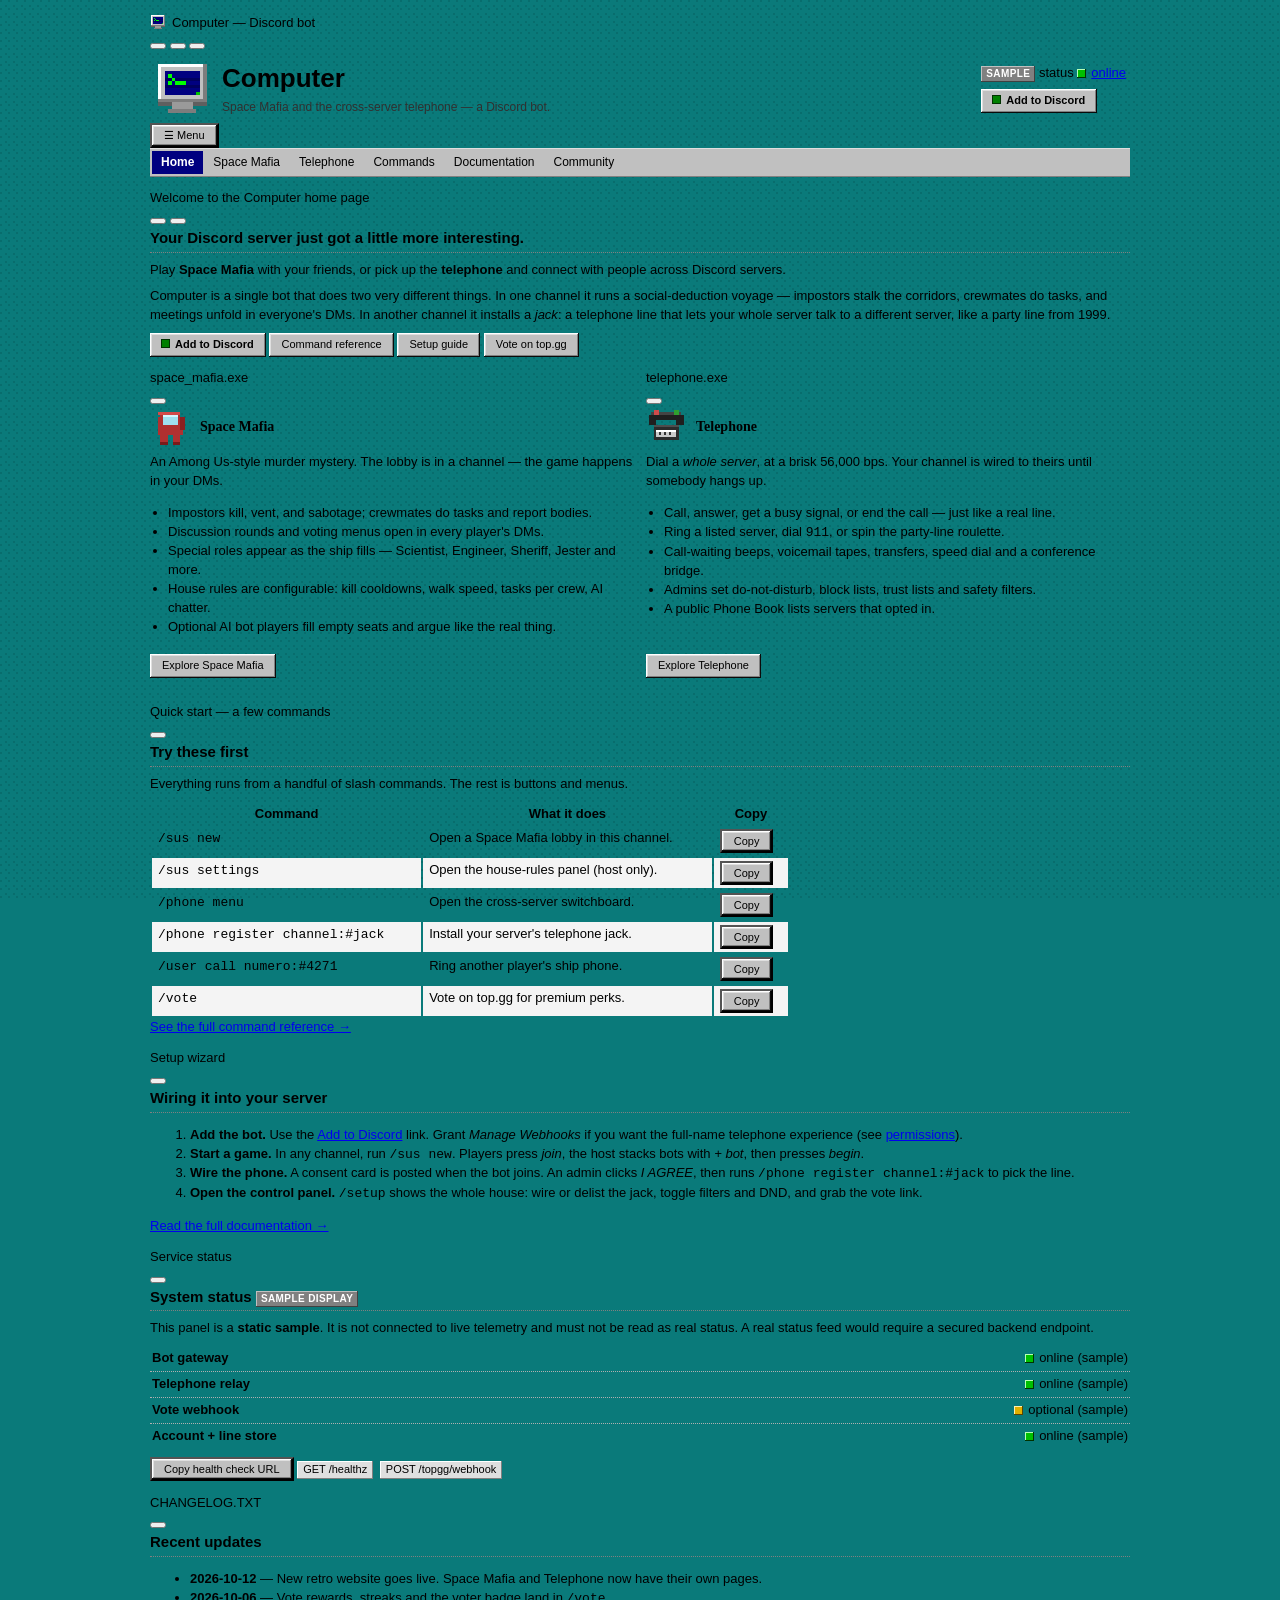
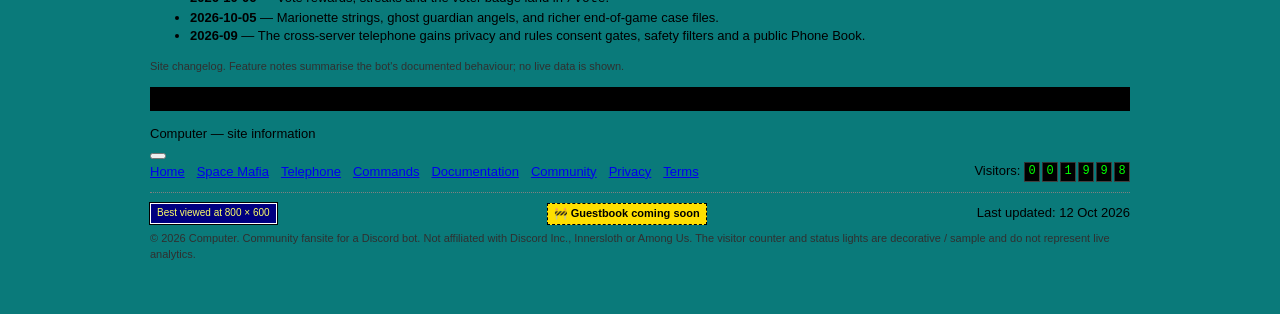
==== index.html @ 0b453202 "Computer website: retro 98.css homepage, Space Mafia, Telephone, Commands, Docs, Community" ====
<!DOCTYPE html>
<html lang="en">
<head>
  <meta charset="utf-8">
  <meta name="viewport" content="width=device-width, initial-scale=1">
  <title>Computer — Space Mafia &amp; the cross-server telephone for Discord</title>
  <meta name="description" content="Computer is a Discord bot. Play Space Mafia (an Among Us-style social deduction game) or pick up the telephone and connect with people across Discord servers.">
  <link rel="icon" href="assets/img/favicon.svg" type="image/svg+xml">
  <link rel="stylesheet" href="assets/vendor/98.css">
  <link rel="stylesheet" href="assets/css/retro.css">
</head>
<body>
<a class="skip-link" href="#main">Skip to content</a>
<div class="wrap">

  <header class="site-header window">
    <div class="title-bar">
      <div class="title-bar-text"><img class="title-logo" src="assets/img/logo.svg" alt="">Computer — Discord bot</div>
      <div class="title-bar-controls" aria-hidden="true">
        <button aria-label="Minimize" tabindex="-1"></button>
        <button aria-label="Maximize" tabindex="-1"></button>
        <button aria-label="Close" tabindex="-1"></button>
      </div>
    </div>
    <div class="window-body">
      <div class="brand-row">
        <img class="brand-logo" src="assets/img/logo.svg" alt="Pixel-art CRT computer logo">
        <div class="brand-text">
          <h1>Computer</h1>
          <p class="tagline">Space Mafia and the cross-server telephone — a Discord bot.</p>
        </div>
        <div class="brand-cta">
          <p style="margin:0">
            <span class="sample-flag">sample</span>
            status <span class="status-dot ok" aria-hidden="true"></span><a href="#status">online</a>
          </p>
          <a class="btn btn-primary" href="https://discord.com/oauth2/authorize?client_id=1532049960693006376&amp;permissions=4503599627683904&amp;integration_type=0&amp;scope=bot" rel="noopener">Add to Discord</a>
        </div>
      </div>
      <button class="nav-toggle btn" aria-expanded="true" aria-controls="mainnav">&#9776; Menu</button>
      <nav class="menubar" id="mainnav" aria-label="Main navigation">
        <a href="index.html" aria-current="page">Home</a>
        <a href="space-mafia.html">Space Mafia</a>
        <a href="telephone.html">Telephone</a>
        <a href="commands.html">Commands</a>
        <a href="docs.html">Documentation</a>
        <a href="community.html">Community</a>
      </nav>
    </div>
  </header>

  <main id="main">

    <!-- ============================ welcome ============================ -->
    <section class="section window" aria-labelledby="welcome-title">
      <div class="title-bar">
        <div class="title-bar-text">Welcome to the Computer home page</div>
        <div class="title-bar-controls" aria-hidden="true">
          <button aria-label="Minimize" tabindex="-1"></button>
          <button aria-label="Close" tabindex="-1"></button>
        </div>
      </div>
      <div class="window-body">
        <h2 class="section-title" id="welcome-title">Your Discord server just got a little more interesting.</h2>
        <p class="panel-copy">
          Play <strong>Space Mafia</strong> with your friends, or pick up the <strong>telephone</strong>
          and connect with people across Discord servers.
        </p>
        <p class="panel-copy">
          Computer is a single bot that does two very different things. In one channel it runs a
          social-deduction voyage — impostors stalk the corridors, crewmates do tasks, and meetings
          unfold in everyone's DMs. In another channel it installs a <em>jack</em>: a telephone line
          that lets your whole server talk to a different server, like a party line from 1999.
        </p>
        <p class="panel-copy">
          <a class="btn btn-primary" href="https://discord.com/oauth2/authorize?client_id=1532049960693006376&amp;permissions=4503599627683904&amp;integration_type=0&amp;scope=bot" rel="noopener">Add to Discord</a>
          <a class="btn" href="commands.html">Command reference</a>
          <a class="btn" href="docs.html">Setup guide</a>
          <a class="btn" href="https://top.gg/bot/1532049960693006376" rel="noopener">Vote on top.gg</a>
        </p>
      </div>
    </section>

    <!-- ========================== two features ========================== -->
    <section class="section" aria-label="Featured systems">
      <div class="grid-2">

        <article class="window feature" aria-labelledby="f-mafia">
          <div class="title-bar">
            <div class="title-bar-text">space_mafia.exe</div>
            <div class="title-bar-controls" aria-hidden="true"><button aria-label="Close" tabindex="-1"></button></div>
          </div>
          <div class="window-body">
            <div class="feature-head">
              <img class="feature-icon" src="assets/img/crewmate.svg" alt="">
              <h3 id="f-mafia">Space Mafia</h3>
            </div>
            <p class="panel-copy">An Among Us-style murder mystery. The lobby is in a channel — the game happens in your DMs.</p>
            <ul class="tight">
              <li>Impostors kill, vent, and sabotage; crewmates do tasks and report bodies.</li>
              <li>Discussion rounds and voting menus open in every player's DMs.</li>
              <li>Special roles appear as the ship fills — Scientist, Engineer, Sheriff, Jester and more.</li>
              <li>House rules are configurable: kill cooldowns, walk speed, tasks per crew, AI chatter.</li>
              <li>Optional AI bot players fill empty seats and argue like the real thing.</li>
            </ul>
            <p class="feature-actions">
              <a class="btn" href="space-mafia.html">Explore Space Mafia</a>
            </p>
          </div>
        </article>

        <article class="window feature" aria-labelledby="f-phone">
          <div class="title-bar">
            <div class="title-bar-text">telephone.exe</div>
            <div class="title-bar-controls" aria-hidden="true"><button aria-label="Close" tabindex="-1"></button></div>
          </div>
          <div class="window-body">
            <div class="feature-head">
              <img class="feature-icon" src="assets/img/telephone.svg" alt="">
              <h3 id="f-phone">Telephone</h3>
            </div>
            <p class="panel-copy">Dial a <em>whole server</em>, at a brisk 56,000 bps. Your channel is wired to theirs until somebody hangs up.</p>
            <ul class="tight">
              <li>Call, answer, get a busy signal, or end the call — just like a real line.</li>
              <li>Ring a listed server, dial <code>911</code>, or spin the party-line roulette.</li>
              <li>Call-waiting beeps, voicemail tapes, transfers, speed dial and a conference bridge.</li>
              <li>Admins set do-not-disturb, block lists, trust lists and safety filters.</li>
              <li>A public Phone Book lists servers that opted in.</li>
            </ul>
            <p class="feature-actions">
              <a class="btn" href="telephone.html">Explore Telephone</a>
            </p>
          </div>
        </article>

      </div>
    </section>

    <!-- ========================= command preview ========================= -->
    <section class="section window" aria-labelledby="preview-title">
      <div class="title-bar">
        <div class="title-bar-text">Quick start — a few commands</div>
        <div class="title-bar-controls" aria-hidden="true"><button aria-label="Close" tabindex="-1"></button></div>
      </div>
      <div class="window-body">
        <h2 class="section-title" id="preview-title">Try these first</h2>
        <p class="panel-copy">Everything runs from a handful of slash commands. The rest is buttons and menus.</p>
        <div class="table-scroll">
          <table class="doc-table">
            <thead>
              <tr><th class="col-cmd">Command</th><th>What it does</th><th>Copy</th></tr>
            </thead>
            <tbody>
              <tr><td class="col-cmd"><code>/sus new</code></td><td>Open a Space Mafia lobby in this channel.</td><td><button class="btn" data-copy="/sus new">Copy</button></td></tr>
              <tr><td class="col-cmd"><code>/sus settings</code></td><td>Open the house-rules panel (host only).</td><td><button class="btn" data-copy="/sus settings">Copy</button></td></tr>
              <tr><td class="col-cmd"><code>/phone menu</code></td><td>Open the cross-server switchboard.</td><td><button class="btn" data-copy="/phone menu">Copy</button></td></tr>
              <tr><td class="col-cmd"><code>/phone register channel:#jack</code></td><td>Install your server's telephone jack.</td><td><button class="btn" data-copy="/phone register channel:#jack">Copy</button></td></tr>
              <tr><td class="col-cmd"><code>/user call numero:#4271</code></td><td>Ring another player's ship phone.</td><td><button class="btn" data-copy="/user call numero:#4271">Copy</button></td></tr>
              <tr><td class="col-cmd"><code>/vote</code></td><td>Vote on top.gg for premium perks.</td><td><button class="btn" data-copy="/vote">Copy</button></td></tr>
            </tbody>
          </table>
        </div>
        <p class="panel-copy"><a href="commands.html">See the full command reference &rarr;</a></p>
      </div>
    </section>

    <!-- ============================ setup ============================== -->
    <section class="section window" aria-labelledby="setup-title">
      <div class="title-bar">
        <div class="title-bar-text">Setup wizard</div>
        <div class="title-bar-controls" aria-hidden="true"><button aria-label="Close" tabindex="-1"></button></div>
      </div>
      <div class="window-body">
        <h2 class="section-title" id="setup-title">Wiring it into your server</h2>
        <ol>
          <li><strong>Add the bot.</strong> Use the <a href="https://discord.com/oauth2/authorize?client_id=1532049960693006376&amp;permissions=4503599627683904&amp;integration_type=0&amp;scope=bot" rel="noopener">Add to Discord</a> link. Grant <em>Manage Webhooks</em> if you want the full-name telephone experience (see <a href="docs.html#permissions">permissions</a>).</li>
          <li><strong>Start a game.</strong> In any channel, run <code>/sus new</code>. Players press <em>join</em>, the host stacks bots with <em>+ bot</em>, then presses <em>begin</em>.</li>
          <li><strong>Wire the phone.</strong> A consent card is posted when the bot joins. An admin clicks <em>I AGREE</em>, then runs <code>/phone register channel:#jack</code> to pick the line.</li>
          <li><strong>Open the control panel.</strong> <code>/setup</code> shows the whole house: wire or delist the jack, toggle filters and DND, and grab the vote link.</li>
        </ol>
        <p class="panel-copy"><a href="docs.html">Read the full documentation &rarr;</a></p>
      </div>
    </section>

    <!-- ============================ status ============================= -->
    <section class="section window" id="status" aria-labelledby="status-title">
      <div class="title-bar">
        <div class="title-bar-text">Service status</div>
        <div class="title-bar-controls" aria-hidden="true"><button aria-label="Close" tabindex="-1"></button></div>
      </div>
      <div class="window-body">
        <h2 class="section-title" id="status-title">System status <span class="sample-flag">sample display</span></h2>
        <p class="panel-copy">
          This panel is a <strong>static sample</strong>. It is not connected to live telemetry and must not be
          read as real status. A real status feed would require a secured backend endpoint.
        </p>
        <ul class="status-list">
          <li><span class="st-label">Bot gateway</span><span><span class="status-dot ok" aria-hidden="true"></span>online (sample)</span></li>
          <li><span class="st-label">Telephone relay</span><span><span class="status-dot ok" aria-hidden="true"></span>online (sample)</span></li>
          <li><span class="st-label">Vote webhook</span><span><span class="status-dot warn" aria-hidden="true"></span>optional (sample)</span></li>
          <li><span class="st-label">Account + line store</span><span><span class="status-dot ok" aria-hidden="true"></span>online (sample)</span></li>
        </ul>
        <p class="panel-copy" style="margin-top:8px">
          <button class="btn" data-copy="http://127.0.0.1:8080/healthz">Copy health check URL</button>
          <span class="tag">GET /healthz</span> <span class="tag">POST /topgg/webhook</span>
        </p>
      </div>
    </section>

    <!-- ============================ updates ============================ -->
    <section class="section window" aria-labelledby="updates-title">
      <div class="title-bar">
        <div class="title-bar-text">CHANGELOG.TXT</div>
        <div class="title-bar-controls" aria-hidden="true"><button aria-label="Close" tabindex="-1"></button></div>
      </div>
      <div class="window-body">
        <h2 class="section-title" id="updates-title">Recent updates</h2>
        <ul>
          <li><strong>2026-10-12</strong> — New retro website goes live. Space Mafia and Telephone now have their own pages.</li>
          <li><strong>2026-10-06</strong> — Vote rewards, streaks and the voter badge land in <code>/vote</code>.</li>
          <li><strong>2026-10-05</strong> — Marionette strings, ghost guardian angels, and richer end-of-game case files.</li>
          <li><strong>2026-09</strong> — The cross-server telephone gains privacy and rules consent gates, safety filters and a public Phone Book.</li>
        </ul>
        <p class="footer-fineprint">Site changelog. Feature notes summarise the bot's documented behaviour; no live data is shown.</p>
      </div>
    </section>

  </main>

  <div class="marquee-strip" aria-hidden="true">
    <span>&#9733; WELCOME TO THE COMPUTER HOME PAGE &#9733; SPACE MAFIA + CROSS-SERVER TELEPHONE &#9733; BEST VIEWED AT 800&times;600 &#9733; SIGN OUR GUESTBOOK (COMING SOON) &#9733; NOW WITH 56K&#8482; &#9733;</span>
  </div>

  <footer class="site-footer">
    <div class="window">
      <div class="title-bar">
        <div class="title-bar-text">Computer — site information</div>
        <div class="title-bar-controls" aria-hidden="true"><button aria-label="Close" tabindex="-1"></button></div>
      </div>
      <div class="window-body">
        <div class="footer-row">
          <nav class="footer-links" aria-label="Footer">
            <a href="index.html">Home</a>
            <a href="space-mafia.html">Space Mafia</a>
            <a href="telephone.html">Telephone</a>
            <a href="commands.html">Commands</a>
            <a href="docs.html">Documentation</a>
            <a href="community.html">Community</a>
            <a href="https://notmicrosoft2000-cmd.github.io/suspicion-site/privacy.html" rel="noopener">Privacy</a>
            <a href="https://notmicrosoft2000-cmd.github.io/suspicion-site/terms.html" rel="noopener">Terms</a>
          </nav>
          <div>Visitors: <span class="odometer" id="hit-counter" aria-hidden="true"></span><span class="visually-hidden">decorative counter, not real analytics</span></div>
        </div>
        <hr class="dotted">
        <div class="footer-row">
          <span class="badge800">Best viewed at 800 &times; 600</span>
          <span class="on-construction">&#128679; Guestbook coming soon</span>
          <span>Last updated: <time datetime="2026-10-12">12 Oct 2026</time></span>
        </div>
        <p class="footer-fineprint">
          &copy; <span data-year>2026</span> Computer. Community fansite for a Discord bot.
          Not affiliated with Discord Inc., Innersloth or Among Us.
          The visitor counter and status lights are decorative / sample and do not represent live analytics.
        </p>
      </div>
    </div>
  </footer>

</div>
<script src="assets/js/main.js" defer></script>
</body>
</html>
---- assets/css/retro.css ----
/* ==========================================================================
   COMPUTER — retro web theme
   Layered on top of the real 98.css library (assets/vendor/98.css).
   98.css owns the bevels, buttons, fields, tabs, tables, title bars.
   This file only adds page layout, typography, retro-web decoration and
   the handful of things 98.css does not ship.
   ========================================================================== */

:root {
  --desktop: #0a7a7a;
  --desktop-dark: #075f5f;
  --silver: #c0c0c0;
  --silver-light: #dfdfdf;
  --navy: #000080;
  --navy-link: #0000ee;
  --window-blue: #1084d0;
  --ink: #000;
  --ok: #008000;
  --warn: #a05000;
  --bad: #c00000;
  --paper: #ffffff;
  --page-max: 980px;
}

/* --- base ---------------------------------------------------------------- */

* { box-sizing: border-box; }

html { scrollbar-color: #dfdfdf #c0c0c0; }

body {
  margin: 0;
  padding: 14px 10px 40px;
  color: var(--ink);
  font-family: Tahoma, "MS Sans Serif", Geneva, Verdana, Arial, sans-serif;
  font-size: 13px;
  line-height: 1.45;
  background-color: var(--desktop);
  /* classic tiled desktop texture, drawn with two flat pixels (no gradients) */
  background-image: url("data:image/svg+xml;charset=utf-8,%3Csvg xmlns='http://www.w3.org/2000/svg' width='8' height='8'%3E%3Crect width='8' height='8' fill='%230a7a7a'/%3E%3Crect width='2' height='2' x='0' y='0' fill='%23086d6d'/%3E%3Crect width='2' height='2' x='5' y='5' fill='%23086d6d'/%3E%3C/svg%3E");
  background-attachment: fixed;
}

.wrap {
  width: 100%;
  max-width: var(--page-max);
  margin: 0 auto;
}

/* 98.css makes body text Arial 12px; nudge up for readable long-form copy. */
p, li, td, dd, dt { font-size: 13px; }

a { color: var(--navy-link); }
a:hover { color: var(--bad); }

:focus-visible {
  outline: 2px dotted #000;
  outline-offset: 2px;
}

.visually-hidden {
  position: absolute !important;
  width: 1px; height: 1px;
  margin: -1px; padding: 0;
  overflow: hidden; clip: rect(0 0 0 0);
  white-space: nowrap; border: 0;
}

.skip-link {
  position: absolute; left: -999px; top: 0;
  background: var(--silver); padding: 4px 10px; z-index: 99;
}
.skip-link:focus { left: 8px; top: 8px; }

/* --- header -------------------------------------------------------------- */

.site-header { margin-bottom: 12px; }

.site-header .title-bar { min-height: 22px; }

.title-logo {
  width: 16px; height: 16px;
  image-rendering: pixelated;
  vertical-align: -3px;
  margin-right: 6px;
}

.brand-row {
  display: flex;
  flex-wrap: wrap;
  align-items: center;
  gap: 12px;
  padding: 8px 4px 6px;
}

.brand-logo {
  width: 56px; height: 56px;
  image-rendering: pixelated;
  flex: 0 0 auto;
}

.brand-text { flex: 1 1 260px; min-width: 200px; }
.brand-text h1 {
  font-family: "Pixelated MS Sans Serif", Tahoma, Arial;
  font-size: 26px;
  margin: 0;
  letter-spacing: 0;
}
.brand-text .tagline {
  margin: 2px 0 0;
  color: #303030;
  font-size: 12px;
}

.brand-cta {
  display: flex;
  flex-direction: column;
  align-items: flex-start;
  gap: 6px;
}

/* --- menu bar (browser-era navigation) ----------------------------------- */

.menubar {
  display: flex;
  flex-wrap: wrap;
  align-items: center;
  gap: 1px;
  padding: 2px;
  border-top: 1px solid var(--silver-light);
  border-bottom: 1px solid #808080;
  background: var(--silver);
}

.menubar a {
  display: inline-block;
  padding: 3px 9px;
  color: #000;
  text-decoration: none;
  font-size: 12px;
  white-space: nowrap;
}
.menubar a:hover,
.menubar a:focus-visible { background: var(--navy); color: #fff; }
.menubar a[aria-current="page"] {
  background: var(--navy);
  color: #fff;
  font-weight: 700;
}

.nav-toggle { display: none; }

/* --- generic retro bits -------------------------------------------------- */

.btn {
  display: inline-block;
  min-height: 23px;
  padding: 4px 12px;
  font-family: "Pixelated MS Sans Serif", Tahoma, Arial;
  font-size: 11px;
  color: #000;
  text-decoration: none;
  text-align: center;
  background: var(--silver);
  box-shadow: inset -1px -1px #0a0a0a, inset 1px 1px #fff,
              inset -2px -2px grey, inset 2px 2px #dfdfdf;
  cursor: pointer;
}
.btn:hover { color: #000; }
.btn:active {
  box-shadow: inset -1px -1px #fff, inset 1px 1px #0a0a0a,
              inset -2px -2px #dfdfdf, inset 2px 2px grey;
}
.btn-primary { font-weight: 700; }
.btn-primary::before {
  content: "";
  display: inline-block;
  width: 7px; height: 7px;
  margin-right: 6px;
  background: var(--ok);
  box-shadow: 0 0 0 1px #003300;
  vertical-align: 1px;
}

.status-dot {
  display: inline-block;
  width: 9px; height: 9px;
  margin-right: 5px;
  vertical-align: -1px;
  background: var(--silver);
  box-shadow: inset -1px -1px #808080, inset 1px 1px #fff;
}
.status-dot.ok { background: #00c000; box-shadow: inset -1px -1px #003300, inset 1px 1px #b6ffb6; }
.status-dot.warn { background: #e0b000; box-shadow: inset -1px -1px #5a4400, inset 1px 1px #fff0b0; }
.status-dot.bad { background: #e00000; box-shadow: inset -1px -1px #550000, inset 1px 1px #ffb6b6; }

.sample-flag {
  display: inline-block;
  padding: 1px 5px;
  font-size: 10px;
  font-weight: 700;
  text-transform: uppercase;
  color: #fff;
  background: #808080;
  box-shadow: inset -1px -1px #404040, inset 1px 1px #c0c0c0;
  letter-spacing: .04em;
}

.section { margin-top: 12px; }

.section-title {
  font-family: "Pixelated MS Sans Serif", Tahoma, Arial;
  font-size: 15px;
  margin: 0 0 8px;
  padding-bottom: 3px;
  border-bottom: 1px dotted #808080;
}

.panel-copy { margin: 0 0 8px; }
.panel-copy:last-child { margin-bottom: 0; }

.dotted {
  border: 0;
  border-top: 1px dotted #808080;
  margin: 10px 0;
}

.grid-2 {
  display: grid;
  grid-template-columns: 1fr 1fr;
  gap: 12px;
}
.grid-3 {
  display: grid;
  grid-template-columns: repeat(3, 1fr);
  gap: 12px;
}

.feature {
  display: flex;
  flex-direction: column;
  height: 100%;
}
.feature .window-body { display: flex; flex-direction: column; flex: 1; }
.feature .feature-head {
  display: flex; align-items: center; gap: 10px; margin-bottom: 6px;
}
.feature .feature-icon { width: 40px; height: 40px; image-rendering: pixelated; }
.feature h3 { margin: 0; font-family: "Pixelated MS Sans Serif", Tahoma; font-size: 14px; }
.feature ul { margin: 6px 0 10px; padding-left: 20px; }
.feature ul.tight { padding-left: 18px; }
.feature .feature-actions { margin-top: auto; padding-top: 8px; }

.tag {
  display: inline-block;
  padding: 1px 6px;
  margin: 0 3px 3px 0;
  font-size: 11px;
  background: var(--silver-light);
  box-shadow: inset -1px -1px #808080, inset 1px 1px #fff;
}

kbd, .cmdcode {
  font-family: "Lucida Console", "Courier New", monospace;
  font-size: 12px;
  background: #fff;
  padding: 1px 4px;
  box-shadow: inset -1px -1px #808080, inset 1px 1px #fff,
              inset -2px -2px #dfdfdf, inset 2px 2px #0a0a0a;
  white-space: nowrap;
}

code { font-family: "Lucida Console", "Courier New", monospace; }
pre {
  font-family: "Lucida Console", "Courier New", monospace;
  font-size: 12px;
  white-space: pre-wrap;
  word-break: break-word;
}
pre code { font-size: 12px; }

/* --- tables -------------------------------------------------------------- */

.table-scroll { width: 100%; overflow-x: auto; }
table.doc-table { white-space: normal; min-width: 640px; }
table.doc-table td { vertical-align: top; padding: 3px 6px; height: auto; }
table.doc-table tbody tr:nth-child(even) td { background: #f4f4f4; }
table.doc-table .col-cmd { white-space: nowrap; }
table.doc-table .col-who { white-space: nowrap; }
table.doc-table code { white-space: normal; }

.copy-row { display: flex; align-items: center; gap: 6px; }

/* --- odometer / visitor counter (decorative) ----------------------------- */

.odometer {
  display: inline-flex;
  gap: 2px;
  vertical-align: middle;
  font-family: "Lucida Console", monospace;
}
.odometer span {
  display: inline-block;
  width: 16px;
  padding: 1px 0;
  text-align: center;
  color: #00ff00;
  background: #000;
  box-shadow: inset -1px -1px #404040, inset 1px 1px #303030;
  font-size: 12px;
}

.badge800 {
  display: inline-block;
  padding: 2px 6px;
  font-size: 10px;
  border: 1px solid #fff;
  outline: 1px solid #000;
  background: var(--navy);
  color: #ffff66;
  font-family: Tahoma, Arial;
}

/* --- status panel -------------------------------------------------------- */

.status-list { list-style: none; margin: 0; padding: 0; }
.status-list li {
  display: flex; justify-content: space-between; gap: 10px;
  padding: 3px 2px;
  border-bottom: 1px dotted #b0b0b0;
}
.status-list li:last-child { border-bottom: 0; }
.status-list .st-label { font-weight: 700; }

/* --- player slots -------------------------------------------------------- */

.slots {
  display: grid;
  grid-template-columns: repeat(5, 1fr);
  gap: 6px;
  margin: 8px 0;
}
.slot {
  font-family: "Pixelated MS Sans Serif", Tahoma;
  font-size: 11px;
  text-align: center;
  padding: 6px 2px;
  background: #fff;
  box-shadow: inset -1px -1px #fff, inset 1px 1px grey,
              inset -2px -2px #dfdfdf, inset 2px 2px #0a0a0a;
}
.slot b { display: block; font-size: 11px; }
.slot small { display: block; color: #555; font-size: 10px; }
.slot.empty { color: #888; }
.slot.imp { background: #ffdddd; }
.slot.crew { background: #e6ffe6; }
.slot.dead { text-decoration: line-through; color: #999; background: #eee; }

.phase-tabs { margin-bottom: -2px; }
.phase-note { font-size: 12px; color: #303030; margin: 8px 0 0; }

.role-chip {
  display: inline-block;
  padding: 2px 7px;
  margin: 0 4px 4px 0;
  font-size: 12px;
  font-weight: 700;
  color: #fff;
}
.role-chip.crew { background: #1a7f1a; }
.role-chip.imp { background: #b00000; }
.role-chip.neutral { background: #6a1a8f; }

/* --- vote illustration --------------------------------------------------- */

.vote-box { margin: 6px 0 0; }
.vote-box .vote-item {
  display: grid;
  grid-template-columns: 1fr 90px;
  align-items: center;
  gap: 8px;
  padding: 3px 0;
}
.vote-box .tally { font-family: "Lucida Console", monospace; text-align: right; }

/* --- telephone ----------------------------------------------------------- */

.phone { max-width: 420px; }
.lcd {
  font-family: "Lucida Console", monospace;
  color: #101010;
  background: #9fb08f;
  box-shadow: inset -1px -1px #fff, inset 1px 1px grey,
              inset -2px -2px #dfdfdf, inset 2px 2px #0a0a0a;
  padding: 8px;
  margin-bottom: 8px;
}
.lcd .lcd-status {
  display: flex; justify-content: space-between; align-items: baseline;
  font-size: 13px; font-weight: 700; text-transform: uppercase;
}
.lcd .lcd-dest { font-size: 20px; letter-spacing: 2px; margin-top: 4px; min-height: 24px; }
.lcd .lcd-timer { font-size: 12px; }

.keypad {
  display: grid;
  grid-template-columns: repeat(3, 1fr);
  gap: 6px;
  margin: 8px 0;
}
.keypad button { min-width: 0; width: 100%; }

.phone-actions { display: flex; flex-wrap: wrap; gap: 6px; }
.phone-actions .btn, .phone-actions button { flex: 1 1 auto; }

.ring-anim { animation: ring 0.8s steps(2) infinite; }
@keyframes ring { 0% { transform: translateX(0); } 100% { transform: translateX(2px); } }
@media (prefers-reduced-motion: reduce) {
  .ring-anim { animation: none; }
  * { scroll-behavior: auto !important; }
}

fieldset.phone-set { margin-bottom: 8px; }

/* --- documentation nav --------------------------------------------------- */

.docs-layout {
  display: grid;
  grid-template-columns: 230px 1fr;
  gap: 12px;
  align-items: start;
}
.docs-layout.no-side { grid-template-columns: 1fr; }

.docnav { position: sticky; top: 10px; }
.docnav-toggle { display: none; width: 100%; margin-bottom: 6px; }
.docnav ul.tree-view { max-height: 70vh; overflow: auto; }
.docnav .tree-view a { display: block; padding: 1px 2px; }
.docnav .tree-view a[aria-current="true"] { background: var(--navy); color: #fff; }

.docs-body section { scroll-margin-top: 10px; }

details.doc {
  margin: 8px 0;
  background: var(--paper);
  box-shadow: inset -1px -1px #fff, inset 1px 1px grey,
              inset -2px -2px #dfdfdf, inset 2px 2px #0a0a0a;
}
details.doc > summary {
  cursor: pointer;
  padding: 4px 8px;
  font-weight: 700;
  background: var(--silver-light);
  list-style: none;
}
details.doc > summary::-webkit-details-marker { display: none; }
details.doc > summary::before {
  content: "+";
  display: inline-block;
  width: 12px;
  font-weight: 700;
}
details.doc[open] > summary::before { content: "\2212"; }
details.doc .doc-inner { padding: 8px; border-top: 1px dotted #808080; }

/* --- misc retro flavor --------------------------------------------------- */

.marquee-strip {
  overflow: hidden;
  white-space: nowrap;
  background: #000;
  color: #ffff66;
  font-family: Tahoma, Arial;
  font-size: 12px;
  padding: 3px 0;
  margin-top: 12px;
}
.marquee-strip span {
  display: inline-block;
  padding-left: 100%;
  animation: marquee 32s linear infinite;
}
@keyframes marquee { to { transform: translateX(-100%); } }
@media (prefers-reduced-motion: reduce) {
  .marquee-strip span { animation: none; padding-left: 8px; }
}

.webring {
  display: flex; flex-wrap: wrap; justify-content: center; gap: 10px;
  margin-top: 10px; font-size: 12px;
}

.site-footer { margin-top: 14px; }
.site-footer .footer-row {
  display: flex; flex-wrap: wrap; justify-content: space-between;
  gap: 8px; align-items: center;
}
.footer-links { display: flex; flex-wrap: wrap; gap: 4px 12px; }
.footer-fineprint { color: #303030; font-size: 11px; margin-top: 6px; }

.on-construction {
  display: inline-block;
  padding: 2px 6px;
  font-size: 11px;
  font-weight: 700;
  color: #000;
  background: #ffe000;
  border: 1px dashed #000;
}

/* --- responsive ---------------------------------------------------------- */

@media (max-width: 760px) {
  body { padding: 8px 6px 32px; }
  .grid-2, .grid-3 { grid-template-columns: 1fr; }
  .slots { grid-template-columns: repeat(2, 1fr); }
  .docs-layout { grid-template-columns: 1fr; }
  .docnav { position: static; }
  .docnav-toggle { display: inline-block; }
  .docnav nav { display: none; }
  .docnav.open nav { display: block; }
  .brand-logo { width: 44px; height: 44px; }
  .brand-text h1 { font-size: 22px; }

  .menubar { flex-direction: column; align-items: stretch; }
  .menubar a { padding: 8px 10px; border-bottom: 1px dotted #a0a0a0; }
  .nav-toggle { display: inline-block; width: 100%; margin: 4px 0 0; }
  .menubar.collapsed a { display: none; }
}

@media print {
  body { background: #fff; padding: 0; }
  .site-header, .menubar, .nav-toggle, .marquee-strip, .site-footer .window { box-shadow: none; }
}
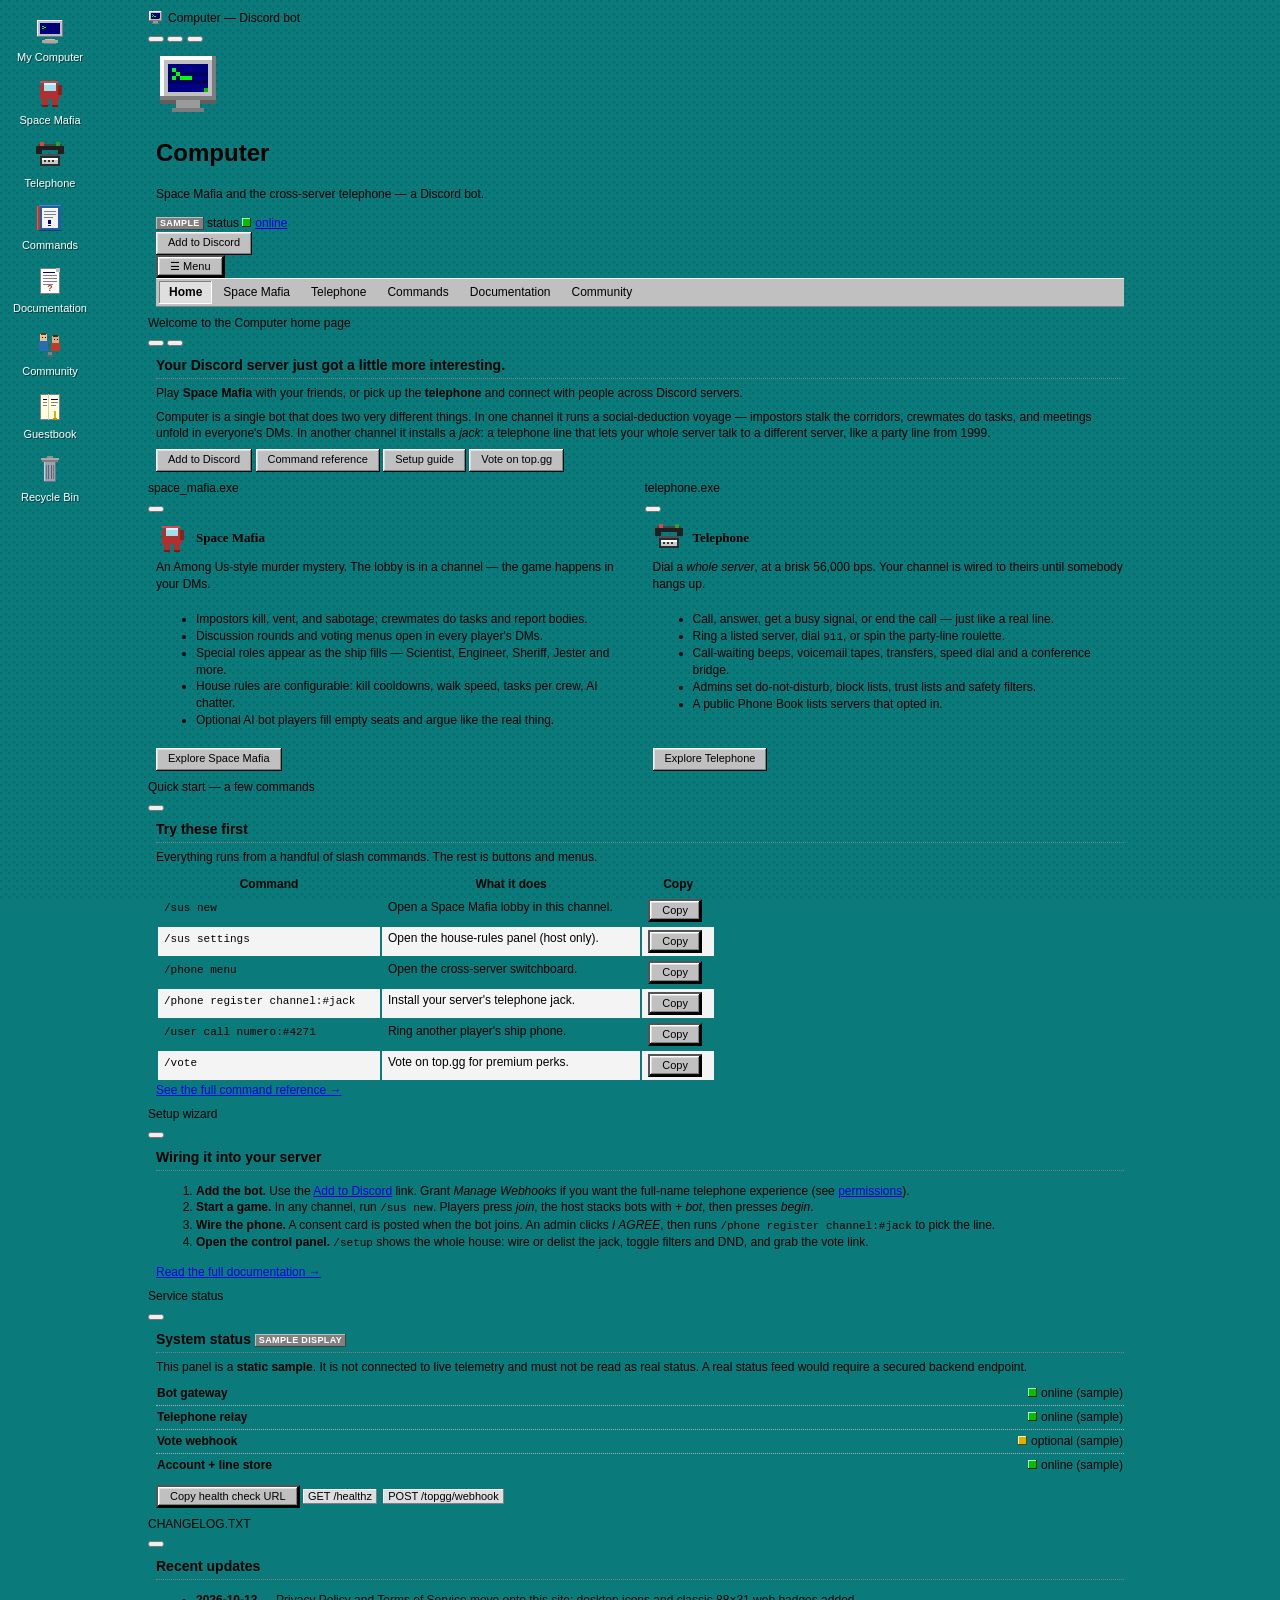
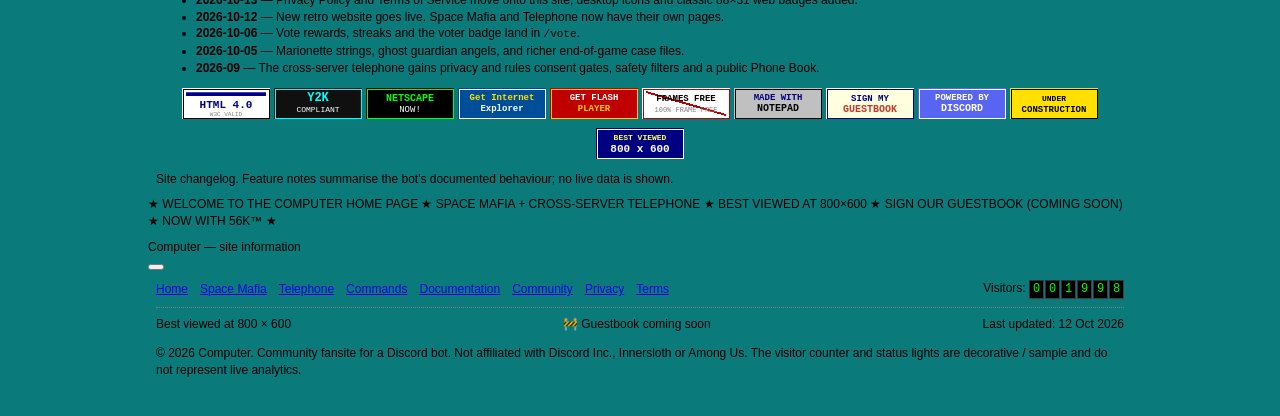
==== commit fffefb6f: "Consolidate legal pages onto the site; wire 9x icons + 88x31 badges - Add privacy.html and terms.htm" ====
--- a/index.html
+++ b/index.html
@@ -11,6 +11,16 @@
 </head>
 <body>
 <a class="skip-link" href="#main">Skip to content</a>
+<nav class="desk-icons" aria-label="Desktop shortcuts">
+  <a class="dicon" href="index.html"><img src="assets/img/icons/computer.svg" alt="" width="32" height="32"><span>My Computer</span></a>
+  <a class="dicon" href="space-mafia.html"><img src="assets/img/icons/crewmate.svg" alt="" width="32" height="32"><span>Space Mafia</span></a>
+  <a class="dicon" href="telephone.html"><img src="assets/img/icons/telephone.svg" alt="" width="32" height="32"><span>Telephone</span></a>
+  <a class="dicon" href="commands.html"><img src="assets/img/icons/book.svg" alt="" width="32" height="32"><span>Commands</span></a>
+  <a class="dicon" href="docs.html"><img src="assets/img/icons/help.svg" alt="" width="32" height="32"><span>Documentation</span></a>
+  <a class="dicon" href="community.html"><img src="assets/img/icons/people.svg" alt="" width="32" height="32"><span>Community</span></a>
+  <a class="dicon" href="community.html"><img src="assets/img/icons/notepad.svg" alt="" width="32" height="32"><span>Guestbook</span></a>
+  <a class="dicon" href="privacy.html"><img src="assets/img/icons/recycle.svg" alt="" width="32" height="32"><span>Recycle Bin</span></a>
+</nav>
 <div class="wrap">
 
   <header class="site-header window">
@@ -216,12 +226,28 @@
       <div class="window-body">
         <h2 class="section-title" id="updates-title">Recent updates</h2>
         <ul>
+          <li><strong>2026-10-13</strong> — Privacy Policy and Terms of Service move onto this site; desktop icons and classic 88&times;31 web badges added.</li>
           <li><strong>2026-10-12</strong> — New retro website goes live. Space Mafia and Telephone now have their own pages.</li>
           <li><strong>2026-10-06</strong> — Vote rewards, streaks and the voter badge land in <code>/vote</code>.</li>
           <li><strong>2026-10-05</strong> — Marionette strings, ghost guardian angels, and richer end-of-game case files.</li>
           <li><strong>2026-09</strong> — The cross-server telephone gains privacy and rules consent gates, safety filters and a public Phone Book.</li>
         </ul>
-        <p class="footer-fineprint">Site changelog. Feature notes summarise the bot's documented behaviour; no live data is shown.</p>
+                <div class="footer-row" style="justify-content:center">
+          <div class="badges">
+            <img src="assets/img/badges/html40.svg" alt="HTML 4.0 valid" width="88" height="31">
+            <img src="assets/img/badges/y2k.svg" alt="Y2K compliant" width="88" height="31">
+            <img src="assets/img/badges/netscape.svg" alt="Best viewed in Netscape" width="88" height="31">
+            <img src="assets/img/badges/ie.svg" alt="Get Internet Explorer" width="88" height="31">
+            <img src="assets/img/badges/flash.svg" alt="Get Flash Player" width="88" height="31">
+            <img src="assets/img/badges/frames.svg" alt="This site is frames free" width="88" height="31">
+            <img src="assets/img/badges/notepad.svg" alt="Made with Notepad" width="88" height="31">
+            <a href="community.html"><img src="assets/img/badges/guestbook.svg" alt="Sign my guestbook" width="88" height="31"></a>
+            <a href="https://discord.gg/3ew2nxAjbC" rel="noopener"><img src="assets/img/badges/discord.svg" alt="Powered by Discord" width="88" height="31"></a>
+            <img src="assets/img/badges/construction.svg" alt="Under construction" width="88" height="31">
+            <img src="assets/img/badges/800x600.svg" alt="Best viewed at 800 by 600" width="88" height="31">
+          </div>
+        </div>
+<p class="footer-fineprint">Site changelog. Feature notes summarise the bot's documented behaviour; no live data is shown.</p>
       </div>
     </section>
 
@@ -246,8 +272,8 @@
             <a href="commands.html">Commands</a>
             <a href="docs.html">Documentation</a>
             <a href="community.html">Community</a>
-            <a href="https://notmicrosoft2000-cmd.github.io/suspicion-site/privacy.html" rel="noopener">Privacy</a>
-            <a href="https://notmicrosoft2000-cmd.github.io/suspicion-site/terms.html" rel="noopener">Terms</a>
+            <a href="privacy.html" rel="noopener">Privacy</a>
+            <a href="terms.html" rel="noopener">Terms</a>
           </nav>
           <div>Visitors: <span class="odometer" id="hit-counter" aria-hidden="true"></span><span class="visually-hidden">decorative counter, not real analytics</span></div>
         </div>
--- a/assets/css/retro.css
+++ b/assets/css/retro.css
@@ -1,534 +1,654 @@
 /* ==========================================================================
-   COMPUTER — retro web theme
-   Layered on top of the real 98.css library (assets/vendor/98.css).
-   98.css owns the bevels, buttons, fields, tabs, tables, title bars.
-   This file only adds page layout, typography, retro-web decoration and
-   the handful of things 98.css does not ship.
+   COMPUTER — retro Windows 98 desktop theme
+   Built on the real 98.css library. 98.css owns every bevel, button, field,
+   tab, table and title bar. This file adds the *desktop* (icons, taskbar,
+   Start menu, browser chrome), the old-web page furniture (webring, hit
+   counter, 88x31 badges, guestbook), layout and typography.
    ========================================================================== */
 
 :root {
   --desktop: #0a7a7a;
-  --desktop-dark: #075f5f;
   --silver: #c0c0c0;
   --silver-light: #dfdfdf;
   --navy: #000080;
   --navy-link: #0000ee;
-  --window-blue: #1084d0;
+  --title-blue: #1084d0;
   --ink: #000;
   --ok: #008000;
   --warn: #a05000;
   --bad: #c00000;
-  --paper: #ffffff;
-  --page-max: 980px;
-}
-
-/* --- base ---------------------------------------------------------------- */
+  --page-max: 1000px;
+}
 
 * { box-sizing: border-box; }
-
-html { scrollbar-color: #dfdfdf #c0c0c0; }
-
-body {
-  margin: 0;
-  padding: 14px 10px 40px;
-  color: var(--ink);
-  font-family: Tahoma, "MS Sans Serif", Geneva, Verdana, Arial, sans-serif;
-  font-size: 13px;
-  line-height: 1.45;
-  background-color: var(--desktop);
-  /* classic tiled desktop texture, drawn with two flat pixels (no gradients) */
-  background-image: url("data:image/svg+xml;charset=utf-8,%3Csvg xmlns='http://www.w3.org/2000/svg' width='8' height='8'%3E%3Crect width='8' height='8' fill='%230a7a7a'/%3E%3Crect width='2' height='2' x='0' y='0' fill='%23086d6d'/%3E%3Crect width='2' height='2' x='5' y='5' fill='%23086d6d'/%3E%3C/svg%3E");
-  background-attachment: fixed;
-}
 
 .wrap {
   width: 100%;
   max-width: var(--page-max);
   margin: 0 auto;
-}
-
-/* 98.css makes body text Arial 12px; nudge up for readable long-form copy. */
-p, li, td, dd, dt { font-size: 13px; }
+  padding: 10px 8px 30px;
+}
+
+body {
+  margin: 0;
+  color: var(--ink);
+  font-family: Tahoma, "MS Sans Serif", Geneva, Verdana, Arial, sans-serif;
+  font-size: 12px;
+  line-height: 1.4;
+  background-color: var(--desktop);
+  background-image: url("data:image/svg+xml;charset=utf-8,%3Csvg xmlns='http://www.w3.org/2000/svg' width='8' height='8'%3E%3Crect width='8' height='8' fill='%230a7a7a'/%3E%3Crect width='2' height='2' x='0' y='0' fill='%23086d6d'/%3E%3Crect width='2' height='2' x='5' y='5' fill='%23086d6d'/%3E%3C/svg%3E");
+  background-attachment: fixed;
+}
+
+body.desktop { padding: 8px 8px 46px; }
 
 a { color: var(--navy-link); }
 a:hover { color: var(--bad); }
-
-:focus-visible {
-  outline: 2px dotted #000;
-  outline-offset: 2px;
-}
+a:visited { color: #551a8b; }
+
+:focus-visible { outline: 1px dotted #000; outline-offset: -2px; }
+
+img { image-rendering: pixelated; }
 
 .visually-hidden {
-  position: absolute !important;
-  width: 1px; height: 1px;
-  margin: -1px; padding: 0;
-  overflow: hidden; clip: rect(0 0 0 0);
-  white-space: nowrap; border: 0;
-}
-
+  position: absolute !important; width: 1px; height: 1px; margin: -1px;
+  padding: 0; overflow: hidden; clip: rect(0 0 0 0); white-space: nowrap; border: 0;
+}
 .skip-link {
-  position: absolute; left: -999px; top: 0;
-  background: var(--silver); padding: 4px 10px; z-index: 99;
+  position: absolute; left: -999px; top: 0; background: var(--silver);
+  padding: 4px 10px; z-index: 9999;
 }
 .skip-link:focus { left: 8px; top: 8px; }
 
-/* --- header -------------------------------------------------------------- */
-
-.site-header { margin-bottom: 12px; }
-
-.site-header .title-bar { min-height: 22px; }
-
-.title-logo {
-  width: 16px; height: 16px;
-  image-rendering: pixelated;
-  vertical-align: -3px;
-  margin-right: 6px;
-}
-
-.brand-row {
-  display: flex;
-  flex-wrap: wrap;
-  align-items: center;
-  gap: 12px;
-  padding: 8px 4px 6px;
-}
-
-.brand-logo {
-  width: 56px; height: 56px;
-  image-rendering: pixelated;
-  flex: 0 0 auto;
-}
-
-.brand-text { flex: 1 1 260px; min-width: 200px; }
-.brand-text h1 {
-  font-family: "Pixelated MS Sans Serif", Tahoma, Arial;
-  font-size: 26px;
-  margin: 0;
-  letter-spacing: 0;
-}
-.brand-text .tagline {
-  margin: 2px 0 0;
-  color: #303030;
-  font-size: 12px;
-}
-
-.brand-cta {
-  display: flex;
-  flex-direction: column;
-  align-items: flex-start;
-  gap: 6px;
-}
-
-/* --- menu bar (browser-era navigation) ----------------------------------- */
-
+/* ==========================================================================
+   Desktop icons (a fixed column on wide screens)
+   ========================================================================== */
+
+.desk-icons { display: none; }
+
+@media (min-width: 1220px) {
+  .desk-icons {
+    display: flex; flex-direction: column; gap: 2px;
+    position: fixed; left: 8px; top: 10px; z-index: 5;
+  }
+}
+
+.dicon {
+  display: block; width: 84px; padding: 4px 2px 5px; text-align: center;
+  color: #fff; text-decoration: none; cursor: default;
+}
+.dicon:visited { color: #fff; }
+.dicon img { width: 32px; height: 32px; display: block; margin: 0 auto 3px; }
+.dicon span {
+  display: inline;
+  padding: 1px 3px;
+  font-size: 11px;
+  line-height: 1.15;
+  text-shadow: 1px 1px 0 #003b3b;
+}
+.dicon:hover span, .dicon:focus span { background: var(--navy); text-shadow: none; }
+
+/* ==========================================================================
+   Browser chrome header (Internet-Explorer-style toolbar)
+   ========================================================================== */
+
+.browser { margin-bottom: 10px; }
+.browser .title-bar { min-height: 21px; }
+.title-logo { width: 15px; height: 15px; vertical-align: -3px; margin-right: 5px; }
+
+.browser-toolbar {
+  display: flex; flex-wrap: wrap; align-items: center; gap: 3px;
+  padding: 3px 4px; background: var(--silver);
+  border-bottom: 1px solid #808080;
+}
+.tool-btn {
+  display: inline-flex; align-items: center; gap: 5px;
+  min-height: 22px; padding: 2px 8px 2px 6px;
+  border: 1px solid transparent;
+  background: none; font-family: Tahoma, Arial; font-size: 11px; color: #000;
+  cursor: pointer; text-decoration: none;
+}
+.tool-btn:hover { border-color: #fff #808080 #808080 #fff; background: #c8c8c8; color: #000; }
+.tool-btn:active { border-color: #808080 #fff #fff #808080; }
+.tool-btn[disabled] { color: #808080; cursor: default; }
+.tool-btn .glyph {
+  display: inline-block; width: 14px; height: 14px; line-height: 14px;
+  text-align: center; font-size: 11px;
+  background: #d8d8d8; box-shadow: inset -1px -1px #808080, inset 1px 1px #fff;
+}
+.tool-sep { width: 1px; height: 20px; margin: 0 3px; background: #808080; box-shadow: 1px 0 #fff; }
+
+.address-row {
+  display: flex; align-items: center; gap: 6px;
+  padding: 3px 6px; background: var(--silver);
+  border-bottom: 1px solid #808080;
+}
+.address-row label { font-size: 11px; color: #000; }
+.address {
+  flex: 1 1 auto; min-width: 0;
+  font-family: "Lucida Console", "Courier New", monospace; font-size: 11px;
+  padding: 2px 5px; background: #fff;
+  box-shadow: inset -1px -1px #fff, inset 1px 1px #808080, inset -2px -2px #dfdfdf, inset 2px 2px #0a0a0a;
+  white-space: nowrap; overflow: hidden; text-overflow: ellipsis;
+}
+
+/* site navigation as an old menu bar */
 .menubar {
-  display: flex;
-  flex-wrap: wrap;
-  align-items: center;
-  gap: 1px;
-  padding: 2px;
-  border-top: 1px solid var(--silver-light);
+  display: flex; flex-wrap: wrap; align-items: center; gap: 1px;
+  padding: 2px 3px;
+  border-top: 1px solid #fff; border-bottom: 1px solid #808080;
+  background: var(--silver);
+}
+.menubar a {
+  display: inline-block; padding: 3px 10px;
+  color: #000; text-decoration: none; font-size: 12px; white-space: nowrap;
+}
+.menubar a:hover, .menubar a:focus-visible { background: var(--navy); color: #fff; }
+.menubar a[aria-current="page"] { background: var(--silver-light); color: #000; font-weight: 700; box-shadow: inset -1px -1px #fff, inset 1px 1px #808080; }
+.menubar .menubar-sep { width: 1px; height: 16px; background: #808080; box-shadow: 1px 0 #fff; margin: 0 2px; }
+
+.browser-status {
+  display: flex; align-items: center; justify-content: space-between; gap: 8px;
+  padding: 2px 6px; background: var(--silver);
+  border-top: 1px solid #fff;
+  font-size: 11px;
+}
+.browser-status .left, .browser-status .right { display: flex; align-items: center; gap: 8px; }
+.browser-status .cell { box-shadow: inset -1px -1px #fff, inset 1px 1px #808080; padding: 1px 6px; }
+
+/* ==========================================================================
+   Three-column old-web layout
+   ========================================================================== */
+
+.layout {
+  display: grid;
+  grid-template-columns: 176px minmax(0, 1fr) 176px;
+  gap: 9px;
+  align-items: start;
+  max-width: var(--page-max);
+  margin: 0 auto;
+}
+.col-left, .col-right { display: flex; flex-direction: column; gap: 9px; }
+.col-center { display: flex; flex-direction: column; gap: 9px; min-width: 0; }
+
+@media (min-width: 1180px) {
+  .layout { padding-left: 6px; }
+}
+
+/* ==========================================================================
+   Window helpers
+   ========================================================================== */
+
+.window { min-width: 0; }
+.window-body { padding: 8px; }
+.window-body > *:first-child { margin-top: 0; }
+.window-body > *:last-child { margin-bottom: 0; }
+
+.win-toolbar {
+  display: flex; flex-wrap: wrap; align-items: center; gap: 4px;
+  padding: 3px 5px; background: var(--silver);
   border-bottom: 1px solid #808080;
-  background: var(--silver);
-}
-
-.menubar a {
-  display: inline-block;
-  padding: 3px 9px;
-  color: #000;
-  text-decoration: none;
-  font-size: 12px;
-  white-space: nowrap;
-}
-.menubar a:hover,
-.menubar a:focus-visible { background: var(--navy); color: #fff; }
-.menubar a[aria-current="page"] {
-  background: var(--navy);
-  color: #fff;
-  font-weight: 700;
-}
-
-.nav-toggle { display: none; }
-
-/* --- generic retro bits -------------------------------------------------- */
-
-.btn {
-  display: inline-block;
-  min-height: 23px;
-  padding: 4px 12px;
-  font-family: "Pixelated MS Sans Serif", Tahoma, Arial;
-  font-size: 11px;
-  color: #000;
-  text-decoration: none;
-  text-align: center;
-  background: var(--silver);
-  box-shadow: inset -1px -1px #0a0a0a, inset 1px 1px #fff,
-              inset -2px -2px grey, inset 2px 2px #dfdfdf;
-  cursor: pointer;
-}
-.btn:hover { color: #000; }
-.btn:active {
-  box-shadow: inset -1px -1px #fff, inset 1px 1px #0a0a0a,
-              inset -2px -2px #dfdfdf, inset 2px 2px grey;
-}
-.btn-primary { font-weight: 700; }
-.btn-primary::before {
-  content: "";
-  display: inline-block;
-  width: 7px; height: 7px;
-  margin-right: 6px;
-  background: var(--ok);
-  box-shadow: 0 0 0 1px #003300;
-  vertical-align: 1px;
-}
-
-.status-dot {
-  display: inline-block;
-  width: 9px; height: 9px;
-  margin-right: 5px;
-  vertical-align: -1px;
-  background: var(--silver);
-  box-shadow: inset -1px -1px #808080, inset 1px 1px #fff;
-}
-.status-dot.ok { background: #00c000; box-shadow: inset -1px -1px #003300, inset 1px 1px #b6ffb6; }
-.status-dot.warn { background: #e0b000; box-shadow: inset -1px -1px #5a4400, inset 1px 1px #fff0b0; }
-.status-dot.bad { background: #e00000; box-shadow: inset -1px -1px #550000, inset 1px 1px #ffb6b6; }
-
-.sample-flag {
-  display: inline-block;
-  padding: 1px 5px;
-  font-size: 10px;
-  font-weight: 700;
-  text-transform: uppercase;
-  color: #fff;
-  background: #808080;
-  box-shadow: inset -1px -1px #404040, inset 1px 1px #c0c0c0;
-  letter-spacing: .04em;
-}
-
-.section { margin-top: 12px; }
+}
+.win-toolbar .tool-btn { min-height: 20px; }
 
 .section-title {
   font-family: "Pixelated MS Sans Serif", Tahoma, Arial;
-  font-size: 15px;
-  margin: 0 0 8px;
-  padding-bottom: 3px;
+  font-size: 14px; margin: 0 0 6px; padding-bottom: 2px;
   border-bottom: 1px dotted #808080;
 }
-
-.panel-copy { margin: 0 0 8px; }
+.subtitle { font-size: 12px; font-weight: 700; margin: 9px 0 4px; color: #000080; }
+
+p, li, td, dd, dt { font-size: 12px; }
+.panel-copy { margin: 0 0 7px; }
 .panel-copy:last-child { margin-bottom: 0; }
 
-.dotted {
-  border: 0;
-  border-top: 1px dotted #808080;
-  margin: 10px 0;
-}
-
-.grid-2 {
-  display: grid;
-  grid-template-columns: 1fr 1fr;
-  gap: 12px;
-}
-.grid-3 {
-  display: grid;
-  grid-template-columns: repeat(3, 1fr);
-  gap: 12px;
-}
-
-.feature {
-  display: flex;
-  flex-direction: column;
-  height: 100%;
-}
-.feature .window-body { display: flex; flex-direction: column; flex: 1; }
-.feature .feature-head {
-  display: flex; align-items: center; gap: 10px; margin-bottom: 6px;
-}
-.feature .feature-icon { width: 40px; height: 40px; image-rendering: pixelated; }
-.feature h3 { margin: 0; font-family: "Pixelated MS Sans Serif", Tahoma; font-size: 14px; }
-.feature ul { margin: 6px 0 10px; padding-left: 20px; }
-.feature ul.tight { padding-left: 18px; }
-.feature .feature-actions { margin-top: auto; padding-top: 8px; }
-
-.tag {
-  display: inline-block;
-  padding: 1px 6px;
-  margin: 0 3px 3px 0;
-  font-size: 11px;
-  background: var(--silver-light);
-  box-shadow: inset -1px -1px #808080, inset 1px 1px #fff;
-}
-
-kbd, .cmdcode {
-  font-family: "Lucida Console", "Courier New", monospace;
-  font-size: 12px;
-  background: #fff;
-  padding: 1px 4px;
-  box-shadow: inset -1px -1px #808080, inset 1px 1px #fff,
-              inset -2px -2px #dfdfdf, inset 2px 2px #0a0a0a;
-  white-space: nowrap;
-}
-
-code { font-family: "Lucida Console", "Courier New", monospace; }
-pre {
-  font-family: "Lucida Console", "Courier New", monospace;
-  font-size: 12px;
-  white-space: pre-wrap;
-  word-break: break-word;
-}
-pre code { font-size: 12px; }
-
-/* --- tables -------------------------------------------------------------- */
+.hr { border: 0; border-top: 1px solid #808080; border-bottom: 1px solid #fff; margin: 8px 0; }
+.dotted { border: 0; border-top: 1px dotted #808080; margin: 8px 0; }
+
+.smallprint { color: #404040; font-size: 11px; }
+.newflag {
+  display: inline-block; padding: 0 3px; margin-left: 4px;
+  font-size: 9px; font-weight: 700; letter-spacing: .04em;
+  color: #fff; background: #c00000; text-transform: uppercase;
+  animation: blink 1s steps(2, start) infinite;
+}
+@keyframes blink { 50% { opacity: 0; } }
+
+/* ==========================================================================
+   Sidebar widgets
+   ========================================================================== */
+
+.widget-links { list-style: none; margin: 0; padding: 0; }
+.widget-links li { padding: 1px 0; border-bottom: 1px dotted #d0d0d0; }
+.widget-links li:last-child { border-bottom: 0; }
+.widget-links a { text-decoration: underline; }
+
+.whatsnew { list-style: none; margin: 0; padding: 0; }
+.whatsnew li { padding: 3px 0; border-bottom: 1px dotted #d0d0d0; }
+.whatsnew li:last-child { border-bottom: 0; }
+.whatsnew time { display: block; color: #808080; font-size: 10px; }
+
+.webring { text-align: center; }
+.webring .ring-name {
+  display: block; font-family: "Pixelated MS Sans Serif", Tahoma; font-size: 12px;
+  color: #000080; margin-bottom: 4px;
+}
+.webring .ring-nav { display: flex; justify-content: center; gap: 4px; margin-bottom: 4px; }
+.webring .ring-nav a {
+  display: block; padding: 1px 6px; font-size: 11px; text-decoration: none; color: #000;
+  background: var(--silver); box-shadow: inset -1px -1px #808080, inset 1px 1px #fff;
+}
+.webring .ring-nav a:hover { background: var(--silver-light); color: #000; }
+
+.counter-box { text-align: center; }
+.odometer { display: inline-flex; gap: 1px; }
+.odometer span {
+  display: inline-block; width: 15px; padding: 1px 0; text-align: center;
+  font-family: "Lucida Console", monospace; font-size: 12px;
+  color: #00ff00; background: #000;
+  box-shadow: inset -1px -1px #404040, inset 1px 1px #303030;
+}
+
+.badges { display: flex; flex-wrap: wrap; gap: 4px; justify-content: center; }
+.badges img { width: 88px; height: 31px; }
+.badges img:hover { outline: 1px dotted #000; }
+
+.award-row { display: flex; flex-wrap: wrap; gap: 4px; align-items: center; }
+
+/* ==========================================================================
+   Guestbook + poll (meaningful interactions, clearly demos)
+   ========================================================================== */
+
+.guestbook-entries { list-style: none; margin: 8px 0 0; padding: 0; }
+.guestbook-entries li {
+  padding: 5px 6px; margin-bottom: 5px; background: #fffef0;
+  box-shadow: inset -1px -1px #fff, inset 1px 1px #808080, inset -2px -2px #dfdfdf, inset 2px 2px #0a0a0a;
+}
+.guestbook-entries .who { font-weight: 700; color: #000080; }
+.guestbook-entries .when { color: #808080; font-size: 10px; }
+
+.poll-option { display: flex; align-items: center; gap: 6px; padding: 2px 0; }
+.poll-bar { flex: 1 1 auto; height: 12px; background: #fff; box-shadow: inset -1px -1px #fff, inset 1px 1px #808080; }
+.poll-bar span { display: block; height: 100%; background: var(--navy); width: 0; }
+.poll-pct { width: 34px; text-align: right; font-family: "Lucida Console", monospace; font-size: 11px; }
+
+/* ==========================================================================
+   Forms / field help
+   ========================================================================== */
+
+.field-note { color: #404040; font-size: 11px; margin: 2px 0 0; }
+.field-error { color: #a00000; font-size: 11px; margin: 3px 0 0; font-weight: 700; }
+
+/* ==========================================================================
+   Tables (documentation)
+   ========================================================================== */
 
 .table-scroll { width: 100%; overflow-x: auto; }
-table.doc-table { white-space: normal; min-width: 640px; }
+table.doc-table { white-space: normal; min-width: 560px; }
 table.doc-table td { vertical-align: top; padding: 3px 6px; height: auto; }
 table.doc-table tbody tr:nth-child(even) td { background: #f4f4f4; }
 table.doc-table .col-cmd { white-space: nowrap; }
 table.doc-table .col-who { white-space: nowrap; }
 table.doc-table code { white-space: normal; }
-
-.copy-row { display: flex; align-items: center; gap: 6px; }
-
-/* --- odometer / visitor counter (decorative) ----------------------------- */
-
-.odometer {
-  display: inline-flex;
-  gap: 2px;
-  vertical-align: middle;
-  font-family: "Lucida Console", monospace;
-}
-.odometer span {
-  display: inline-block;
-  width: 16px;
-  padding: 1px 0;
-  text-align: center;
-  color: #00ff00;
-  background: #000;
-  box-shadow: inset -1px -1px #404040, inset 1px 1px #303030;
-  font-size: 12px;
-}
-
-.badge800 {
-  display: inline-block;
-  padding: 2px 6px;
-  font-size: 10px;
-  border: 1px solid #fff;
-  outline: 1px solid #000;
-  background: var(--navy);
-  color: #ffff66;
-  font-family: Tahoma, Arial;
-}
-
-/* --- status panel -------------------------------------------------------- */
+table.doc-table th { white-space: nowrap; }
+
+kbd, .cmdcode, .mono {
+  font-family: "Lucida Console", "Courier New", monospace; font-size: 11px;
+}
+code { font-family: "Lucida Console", "Courier New", monospace; font-size: 11px; }
+pre {
+  font-family: "Lucida Console", "Courier New", monospace; font-size: 11px;
+  white-space: pre-wrap; word-break: break-word;
+  background: #fff; padding: 6px 8px; margin: 0;
+  box-shadow: inset -1px -1px #fff, inset 1px 1px #808080, inset -2px -2px #dfdfdf, inset 2px 2px #0a0a0a;
+}
+pre code { font-size: 11px; }
+
+/* ==========================================================================
+   Status list
+   ========================================================================== */
 
 .status-list { list-style: none; margin: 0; padding: 0; }
-.status-list li {
-  display: flex; justify-content: space-between; gap: 10px;
-  padding: 3px 2px;
-  border-bottom: 1px dotted #b0b0b0;
-}
+.status-list li { display: flex; justify-content: space-between; gap: 10px; padding: 3px 1px; border-bottom: 1px dotted #b0b0b0; }
 .status-list li:last-child { border-bottom: 0; }
 .status-list .st-label { font-weight: 700; }
 
-/* --- player slots -------------------------------------------------------- */
-
-.slots {
-  display: grid;
-  grid-template-columns: repeat(5, 1fr);
-  gap: 6px;
-  margin: 8px 0;
-}
+.status-dot {
+  display: inline-block; width: 9px; height: 9px; margin-right: 4px; vertical-align: 0;
+  background: var(--silver); box-shadow: inset -1px -1px #808080, inset 1px 1px #fff;
+}
+.status-dot.ok { background: #00c000; box-shadow: inset -1px -1px #003300, inset 1px 1px #b6ffb6; }
+.status-dot.warn { background: #e0b000; box-shadow: inset -1px -1px #5a4400, inset 1px 1px #fff0b0; }
+.status-dot.bad { background: #e00000; box-shadow: inset -1px -1px #550000, inset 1px 1px #ffb6b6; }
+
+.sample-flag {
+  display: inline-block; padding: 0 4px; font-size: 9px; font-weight: 700;
+  text-transform: uppercase; letter-spacing: .04em; color: #fff; background: #808080;
+  box-shadow: inset -1px -1px #404040, inset 1px 1px #c0c0c0; vertical-align: 1px;
+}
+
+.tag {
+  display: inline-block; padding: 0 5px; margin: 0 3px 3px 0; font-size: 11px;
+  background: var(--silver-light); box-shadow: inset -1px -1px #808080, inset 1px 1px #fff;
+}
+
+/* ==========================================================================
+   Anchor-buttons (98.css only styles <button>)
+   ========================================================================== */
+
+.btn {
+  display: inline-block; min-height: 23px; padding: 3px 12px;
+  font-family: "Pixelated MS Sans Serif", Tahoma, Arial; font-size: 11px;
+  color: #000; text-decoration: none; text-align: center; background: var(--silver);
+  box-shadow: inset -1px -1px #0a0a0a, inset 1px 1px #fff, inset -2px -2px grey, inset 2px 2px #dfdfdf;
+  cursor: pointer;
+}
+.btn, .btn:visited { color: #000; }
+.btn:active { box-shadow: inset -1px -1px #fff, inset 1px 1px #0a0a0a, inset -2px -2px #dfdfdf, inset 2px 2px grey; }
+.btn-strong { font-weight: 700; }
+
+/* ==========================================================================
+   Space Mafia lobby demo
+   ========================================================================== */
+
+.slots { display: grid; grid-template-columns: repeat(5, 1fr); gap: 5px; margin: 7px 0; }
 .slot {
-  font-family: "Pixelated MS Sans Serif", Tahoma;
-  font-size: 11px;
-  text-align: center;
-  padding: 6px 2px;
-  background: #fff;
-  box-shadow: inset -1px -1px #fff, inset 1px 1px grey,
-              inset -2px -2px #dfdfdf, inset 2px 2px #0a0a0a;
-}
-.slot b { display: block; font-size: 11px; }
-.slot small { display: block; color: #555; font-size: 10px; }
+  font-family: "Pixelated MS Sans Serif", Tahoma; font-size: 10px; text-align: center;
+  padding: 5px 2px; background: #fff;
+  box-shadow: inset -1px -1px #fff, inset 1px 1px grey, inset -2px -2px #dfdfdf, inset 2px 2px #0a0a0a;
+}
+.slot b { display: block; font-size: 10px; }
+.slot small { display: block; color: #555; font-size: 9px; }
 .slot.empty { color: #888; }
 .slot.imp { background: #ffdddd; }
 .slot.crew { background: #e6ffe6; }
-.slot.dead { text-decoration: line-through; color: #999; background: #eee; }
-
-.phase-tabs { margin-bottom: -2px; }
-.phase-note { font-size: 12px; color: #303030; margin: 8px 0 0; }
-
-.role-chip {
-  display: inline-block;
-  padding: 2px 7px;
-  margin: 0 4px 4px 0;
-  font-size: 12px;
-  font-weight: 700;
-  color: #fff;
-}
+
+.role-chip { display: inline-block; padding: 1px 6px; margin: 0 3px 3px 0; font-size: 11px; font-weight: 700; color: #fff; }
 .role-chip.crew { background: #1a7f1a; }
 .role-chip.imp { background: #b00000; }
 .role-chip.neutral { background: #6a1a8f; }
 
-/* --- vote illustration --------------------------------------------------- */
-
-.vote-box { margin: 6px 0 0; }
-.vote-box .vote-item {
-  display: grid;
-  grid-template-columns: 1fr 90px;
-  align-items: center;
-  gap: 8px;
-  padding: 3px 0;
-}
-.vote-box .tally { font-family: "Lucida Console", monospace; text-align: right; }
-
-/* --- telephone ----------------------------------------------------------- */
-
-.phone { max-width: 420px; }
+.vote-item { display: grid; grid-template-columns: 1fr 80px; align-items: center; gap: 8px; padding: 3px 0; }
+.vote-item .tally { font-family: "Lucida Console", monospace; text-align: right; }
+
+/* ==========================================================================
+   Telephone demo
+   ========================================================================== */
+
+.phone { max-width: 400px; }
 .lcd {
-  font-family: "Lucida Console", monospace;
-  color: #101010;
-  background: #9fb08f;
-  box-shadow: inset -1px -1px #fff, inset 1px 1px grey,
-              inset -2px -2px #dfdfdf, inset 2px 2px #0a0a0a;
-  padding: 8px;
-  margin-bottom: 8px;
-}
-.lcd .lcd-status {
-  display: flex; justify-content: space-between; align-items: baseline;
-  font-size: 13px; font-weight: 700; text-transform: uppercase;
-}
-.lcd .lcd-dest { font-size: 20px; letter-spacing: 2px; margin-top: 4px; min-height: 24px; }
-.lcd .lcd-timer { font-size: 12px; }
-
-.keypad {
-  display: grid;
-  grid-template-columns: repeat(3, 1fr);
-  gap: 6px;
-  margin: 8px 0;
-}
+  font-family: "Lucida Console", monospace; color: #101010; background: #9fb08f;
+  box-shadow: inset -1px -1px #fff, inset 1px 1px grey, inset -2px -2px #dfdfdf, inset 2px 2px #0a0a0a;
+  padding: 7px; margin-bottom: 7px;
+}
+.lcd-status { display: flex; justify-content: space-between; align-items: baseline; font-size: 12px; font-weight: 700; text-transform: uppercase; }
+.lcd-dest { font-size: 18px; letter-spacing: 2px; margin-top: 3px; min-height: 22px; }
+.keypad { display: grid; grid-template-columns: repeat(3, 1fr); gap: 5px; margin: 7px 0; }
 .keypad button { min-width: 0; width: 100%; }
-
-.phone-actions { display: flex; flex-wrap: wrap; gap: 6px; }
+.phone-actions { display: flex; flex-wrap: wrap; gap: 5px; }
 .phone-actions .btn, .phone-actions button { flex: 1 1 auto; }
-
-.ring-anim { animation: ring 0.8s steps(2) infinite; }
+.ring-anim { animation: ring .7s steps(2) infinite; }
 @keyframes ring { 0% { transform: translateX(0); } 100% { transform: translateX(2px); } }
-@media (prefers-reduced-motion: reduce) {
-  .ring-anim { animation: none; }
-  * { scroll-behavior: auto !important; }
-}
-
-fieldset.phone-set { margin-bottom: 8px; }
-
-/* --- documentation nav --------------------------------------------------- */
-
-.docs-layout {
-  display: grid;
-  grid-template-columns: 230px 1fr;
-  gap: 12px;
-  align-items: start;
-}
-.docs-layout.no-side { grid-template-columns: 1fr; }
-
-.docnav { position: sticky; top: 10px; }
-.docnav-toggle { display: none; width: 100%; margin-bottom: 6px; }
-.docnav ul.tree-view { max-height: 70vh; overflow: auto; }
-.docnav .tree-view a { display: block; padding: 1px 2px; }
+
+/* ==========================================================================
+   Documentation side nav + collapsibles
+   ========================================================================== */
+
+.docs-layout { display: grid; grid-template-columns: 200px minmax(0, 1fr); gap: 9px; align-items: start; }
+.docnav { position: sticky; top: 8px; }
+.docnav-toggle { display: none; width: 100%; margin-bottom: 5px; }
+.docnav ul.tree-view { max-height: 72vh; overflow: auto; }
+.docnav .tree-view a { display: block; padding: 1px 2px; text-decoration: none; }
+.docnav .tree-view a:hover { background: var(--navy); color: #fff; }
 .docnav .tree-view a[aria-current="true"] { background: var(--navy); color: #fff; }
 
-.docs-body section { scroll-margin-top: 10px; }
+.docs-body section { scroll-margin-top: 8px; }
 
 details.doc {
-  margin: 8px 0;
-  background: var(--paper);
-  box-shadow: inset -1px -1px #fff, inset 1px 1px grey,
-              inset -2px -2px #dfdfdf, inset 2px 2px #0a0a0a;
-}
-details.doc > summary {
-  cursor: pointer;
-  padding: 4px 8px;
-  font-weight: 700;
-  background: var(--silver-light);
-  list-style: none;
-}
+  margin: 6px 0; background: #fff;
+  box-shadow: inset -1px -1px #fff, inset 1px 1px grey, inset -2px -2px #dfdfdf, inset 2px 2px #0a0a0a;
+}
+details.doc > summary { cursor: pointer; padding: 3px 7px; font-weight: 700; background: var(--silver-light); list-style: none; }
 details.doc > summary::-webkit-details-marker { display: none; }
-details.doc > summary::before {
-  content: "+";
-  display: inline-block;
-  width: 12px;
-  font-weight: 700;
-}
+details.doc > summary::before { content: "+"; display: inline-block; width: 11px; font-weight: 700; }
 details.doc[open] > summary::before { content: "\2212"; }
-details.doc .doc-inner { padding: 8px; border-top: 1px dotted #808080; }
-
-/* --- misc retro flavor --------------------------------------------------- */
-
-.marquee-strip {
-  overflow: hidden;
-  white-space: nowrap;
-  background: #000;
-  color: #ffff66;
-  font-family: Tahoma, Arial;
-  font-size: 12px;
-  padding: 3px 0;
-  margin-top: 12px;
-}
-.marquee-strip span {
-  display: inline-block;
-  padding-left: 100%;
-  animation: marquee 32s linear infinite;
-}
+details.doc .doc-inner { padding: 7px; border-top: 1px dotted #808080; }
+
+/* ==========================================================================
+   Legal pages (privacy / terms)
+   ========================================================================== */
+
+.legal .box {
+  margin: 8px 0; padding: 7px 9px; background: #ffffe1;
+  box-shadow: inset -1px -1px #fff, inset 1px 1px #808080, inset -2px -2px #dfdfdf, inset 2px 2px #0a0a0a;
+}
+.legal .box.warn { border-left: 3px solid var(--bad); }
+.legal .box h3 { margin: 0 0 4px; }
+.legal section { margin: 14px 0; }
+.legal h2.section-title { margin-top: 0; }
+.legal h3 { font-size: 12px; font-weight: 700; margin: 10px 0 4px; color: var(--navy); }
+.legal .smallprint { color: #404040; font-size: 11px; margin: 6px 0; }
+.legal .table-scroll { margin: 6px 0; }
+.legal table.doc-table { min-width: 520px; margin: 0; }
+.legal table.doc-table td:first-child { white-space: nowrap; font-weight: 700; }
+.legal ul, .legal ol { padding-left: 20px; }
+.legal li { margin: 2px 0; }
+.legal code { background: var(--silver-light); padding: 0 2px; }
+
+/* ==========================================================================
+   Marquee ticker
+   ========================================================================== */
+
+.ticker {
+  overflow: hidden; white-space: nowrap; background: #000; color: #ffff66;
+  font-family: Tahoma, Arial; font-size: 12px; padding: 3px 0; margin-bottom: 9px;
+  max-width: var(--page-max); margin-left: auto; margin-right: auto;
+  box-shadow: inset -1px -1px #fff, inset 1px 1px #808080;
+}
+.ticker span { display: inline-block; padding-left: 100%; animation: marquee 34s linear infinite; }
 @keyframes marquee { to { transform: translateX(-100%); } }
-@media (prefers-reduced-motion: reduce) {
-  .marquee-strip span { animation: none; padding-left: 8px; }
-}
-
-.webring {
-  display: flex; flex-wrap: wrap; justify-content: center; gap: 10px;
-  margin-top: 10px; font-size: 12px;
-}
-
-.site-footer { margin-top: 14px; }
-.site-footer .footer-row {
-  display: flex; flex-wrap: wrap; justify-content: space-between;
-  gap: 8px; align-items: center;
-}
-.footer-links { display: flex; flex-wrap: wrap; gap: 4px 12px; }
-.footer-fineprint { color: #303030; font-size: 11px; margin-top: 6px; }
-
-.on-construction {
-  display: inline-block;
-  padding: 2px 6px;
-  font-size: 11px;
-  font-weight: 700;
-  color: #000;
-  background: #ffe000;
-  border: 1px dashed #000;
-}
-
-/* --- responsive ---------------------------------------------------------- */
+
+/* ==========================================================================
+   Site footer
+   ========================================================================== */
+
+.site-footer { max-width: var(--page-max); margin: 9px auto 0; }
+.footer-row { display: flex; flex-wrap: wrap; justify-content: space-between; gap: 8px; align-items: center; }
+.footer-links { display: flex; flex-wrap: wrap; gap: 3px 12px; }
+
+.webmaster {
+  display: flex; flex-wrap: wrap; gap: 10px; align-items: center; justify-content: space-between;
+}
+
+/* ==========================================================================
+   TASKBAR
+   ========================================================================== */
+
+.taskbar {
+  position: fixed; left: 0; right: 0; bottom: 0; z-index: 9000;
+  display: flex; align-items: center; gap: 4px;
+  height: 34px; padding: 2px 3px;
+  background: var(--silver);
+  border-top: 1px solid #fff;
+  box-shadow: inset 0 1px #dfdfdf;
+}
+.start-button {
+  display: inline-flex; align-items: center; gap: 5px;
+  height: 26px; padding: 0 8px 0 5px;
+  font-family: "Pixelated MS Sans Serif", Tahoma; font-size: 12px; font-weight: 700;
+  color: #000; cursor: pointer; border: none;
+  background: var(--silver);
+  box-shadow: inset -1px -1px #0a0a0a, inset 1px 1px #fff, inset -2px -2px grey, inset 2px 2px #dfdfdf;
+}
+.start-button[aria-expanded="true"] { box-shadow: inset -1px -1px #fff, inset 1px 1px #0a0a0a, inset -2px -2px #dfdfdf, inset 2px 2px grey; }
+.win-flag {
+  width: 17px; height: 15px; flex: 0 0 auto;
+  background:
+    linear-gradient(#f05030, #f05030) 0 0 / 7px 7px no-repeat,
+    linear-gradient(#50b050, #50b050) 9px 0 / 7px 7px no-repeat,
+    linear-gradient(#5080e0, #5080e0) 0 8px / 7px 7px no-repeat,
+    linear-gradient(#f0c030, #f0c030) 9px 8px / 7px 7px no-repeat;
+  filter: drop-shadow(0 0 0 #000);
+  transform: skewX(-8deg);
+}
+.quick-launch { display: none; gap: 2px; padding: 0 3px; border-left: 1px solid #808080; box-shadow: inset 1px 0 #fff; }
+@media (min-width: 720px) { .quick-launch { display: flex; } }
+.quick-launch img { width: 16px; height: 16px; }
+
+.task-buttons { display: flex; flex: 1 1 auto; gap: 3px; min-width: 0; overflow: hidden; }
+.task-btn {
+  display: flex; align-items: center; gap: 5px;
+  max-width: 160px; min-width: 90px; height: 24px; padding: 0 7px;
+  font-family: Tahoma, Arial; font-size: 11px; color: #000; text-align: left; cursor: pointer;
+  border: none; background: var(--silver);
+  box-shadow: inset -1px -1px #0a0a0a, inset 1px 1px #fff, inset -2px -2px grey, inset 2px 2px #dfdfdf;
+}
+.task-btn .lbl { overflow: hidden; text-overflow: ellipsis; white-space: nowrap; }
+.task-btn.active { box-shadow: inset -1px -1px #fff, inset 1px 1px #0a0a0a, inset -2px -2px #dfdfdf, inset 2px 2px grey; background: #d0d0d0; }
+.task-btn.min { color: #606060; }
+
+.tray {
+  display: flex; align-items: center; gap: 8px;
+  height: 24px; padding: 0 8px;
+  border: 1px solid #808080;
+  box-shadow: inset 1px 1px #fff, inset -1px -1px #dfdfdf;
+}
+.tray .tray-icon { font-size: 13px; line-height: 1; cursor: default; }
+.clock { font-size: 11px; font-variant-numeric: tabular-nums; min-width: 62px; text-align: center; }
+
+/* ==========================================================================
+   START MENU
+   ========================================================================== */
+
+.start-menu {
+  position: fixed; left: 3px; bottom: 34px; z-index: 9500;
+  display: none; width: 384px; max-width: calc(100vw - 6px);
+  background: var(--silver);
+  border: 1px solid #0a0a0a;
+  box-shadow: inset -1px -1px #dfdfdf, inset 1px 1px #fff, 3px 3px 0 rgba(0,0,0,.35);
+}
+.start-menu.open { display: flex; }
+.start-rail {
+  width: 26px; flex: 0 0 auto; background: #000080;
+  display: flex; align-items: flex-end; justify-content: center;
+  padding-bottom: 8px;
+}
+.start-rail span {
+  writing-mode: vertical-rl; transform: rotate(180deg);
+  font-family: "Pixelated MS Sans Serif", Tahoma; font-size: 15px; font-weight: 700;
+  color: #c0c0c0; letter-spacing: 1px;
+}
+.start-items { flex: 1 1 auto; padding: 3px 0; }
+.start-item {
+  display: flex; align-items: center; gap: 9px;
+  padding: 5px 10px; color: #000; text-decoration: none; font-size: 12px;
+  background: none; border: none; width: 100%; text-align: left; cursor: pointer;
+}
+.start-item:hover, .start-item:focus-visible { background: var(--navy); color: #fff; }
+.start-item .ico { width: 24px; height: 24px; flex: 0 0 auto; }
+.start-item .label { flex: 1 1 auto; }
+.start-item .label small { display: block; font-size: 10px; color: #555; }
+.start-item:hover .label small { color: #d0d0ff; }
+.start-item .arrow { font-size: 11px; }
+.start-sep { height: 1px; margin: 3px 6px; background: #808080; box-shadow: 0 1px #fff; }
+
+.start-submenu { display: none; position: absolute; left: 300px; bottom: 8px; z-index: 9600;
+  background: var(--silver); border: 1px solid #0a0a0a;
+  box-shadow: inset -1px -1px #dfdfdf, inset 1px 1px #fff, 3px 3px 0 rgba(0,0,0,.35);
+  min-width: 190px; padding: 3px 0;
+}
+.start-submenu.open { display: block; }
+
+/* ==========================================================================
+   Win98 modal dialog (used by window controls / fake menu items)
+   ========================================================================== */
+
+.dialog-backdrop {
+  position: fixed; inset: 0; z-index: 9800; display: flex;
+  align-items: flex-start; justify-content: center; padding-top: 80px;
+  background: rgba(0,0,0,.12);
+}
+.dialog { width: 380px; max-width: calc(100vw - 24px); }
+.dialog .window-body { display: flex; gap: 12px; align-items: flex-start; }
+.dialog .dialog-icon { width: 32px; height: 32px; flex: 0 0 auto; }
+.dialog .dialog-text { flex: 1 1 auto; }
+.dialog .dialog-actions { display: flex; justify-content: center; gap: 8px; padding: 6px 0 2px; }
+
+/* ==========================================================================
+   Window manager states
+   ========================================================================== */
+
+.window { position: relative; }
+.window.wm-min { display: none; }
+.window.wm-max {
+  position: fixed; left: 6px; right: 6px; top: 6px; bottom: 42px; z-index: 8000;
+  margin: 0; overflow: auto;
+}
+.window.wm-max .window-body { max-width: none; }
+.window.wm-drag { cursor: grabbing; }
+.window.wm-drag .title-bar { cursor: grabbing; }
+.window .title-bar { cursor: default; }
+@media (hover: hover) and (min-width: 762px) {
+  .window .title-bar { cursor: grab; }
+}
+
+/* ==========================================================================
+   no-JS fallback navigation
+   ========================================================================== */
+
+.nojs-nav { padding: 6px 8px; margin-bottom: 8px; background: var(--silver);
+  box-shadow: inset -1px -1px #fff, inset 1px 1px #808080; }
+.nojs-nav a { margin-right: 10px; }
+
+/* ==========================================================================
+   Responsive
+   ========================================================================== */
+
+@media (max-width: 900px) {
+  .layout { grid-template-columns: 1fr; }
+  .desk-icons { display: none; }
+}
 
 @media (max-width: 760px) {
-  body { padding: 8px 6px 32px; }
-  .grid-2, .grid-3 { grid-template-columns: 1fr; }
+  body.desktop { padding: 6px 6px 46px; }
+  .grid-2 { grid-template-columns: 1fr; }
   .slots { grid-template-columns: repeat(2, 1fr); }
   .docs-layout { grid-template-columns: 1fr; }
   .docnav { position: static; }
   .docnav-toggle { display: inline-block; }
   .docnav nav { display: none; }
   .docnav.open nav { display: block; }
-  .brand-logo { width: 44px; height: 44px; }
-  .brand-text h1 { font-size: 22px; }
 
   .menubar { flex-direction: column; align-items: stretch; }
-  .menubar a { padding: 8px 10px; border-bottom: 1px dotted #a0a0a0; }
-  .nav-toggle { display: inline-block; width: 100%; margin: 4px 0 0; }
+  .menubar a { padding: 9px 10px; border-bottom: 1px dotted #a0a0a0; }
+  .menubar .menubar-sep { display: none; }
+  .nav-toggle { display: inline-block; width: 100%; margin: 4px 0 2px; }
   .menubar.collapsed a { display: none; }
+
+  .start-menu { width: calc(100vw - 6px); }
+  .start-submenu { left: 12px; bottom: auto; top: 0; }
+  .tray .tray-icon { display: none; }
+
+  .browser-toolbar .tool-btn .txt { display: none; }
+}
+
+.grid-2 { display: grid; grid-template-columns: 1fr 1fr; gap: 9px; }
+.grid-3 { display: grid; grid-template-columns: repeat(3, 1fr); gap: 9px; }
+.feature { display: flex; flex-direction: column; }
+.feature .window-body { display: flex; flex-direction: column; flex: 1; }
+.feature .feature-head { display: flex; align-items: center; gap: 8px; margin-bottom: 5px; }
+.feature .feature-icon { width: 32px; height: 32px; }
+.feature h3 { margin: 0; font-family: "Pixelated MS Sans Serif", Tahoma; font-size: 13px; }
+.feature .feature-actions { margin-top: auto; padding-top: 7px; }
+
+@media (prefers-reduced-motion: reduce) {
+  .ticker span { animation: none; padding-left: 8px; }
+  .newflag { animation: none; }
+  .ring-anim { animation: none; }
+  * { scroll-behavior: auto !important; }
 }
 
 @media print {
-  body { background: #fff; padding: 0; }
-  .site-header, .menubar, .nav-toggle, .marquee-strip, .site-footer .window { box-shadow: none; }
-}
+  body { background: #fff; }
+  .taskbar, .start-menu, .desk-icons, .ticker, .browser-toolbar { display: none !important; }
+}
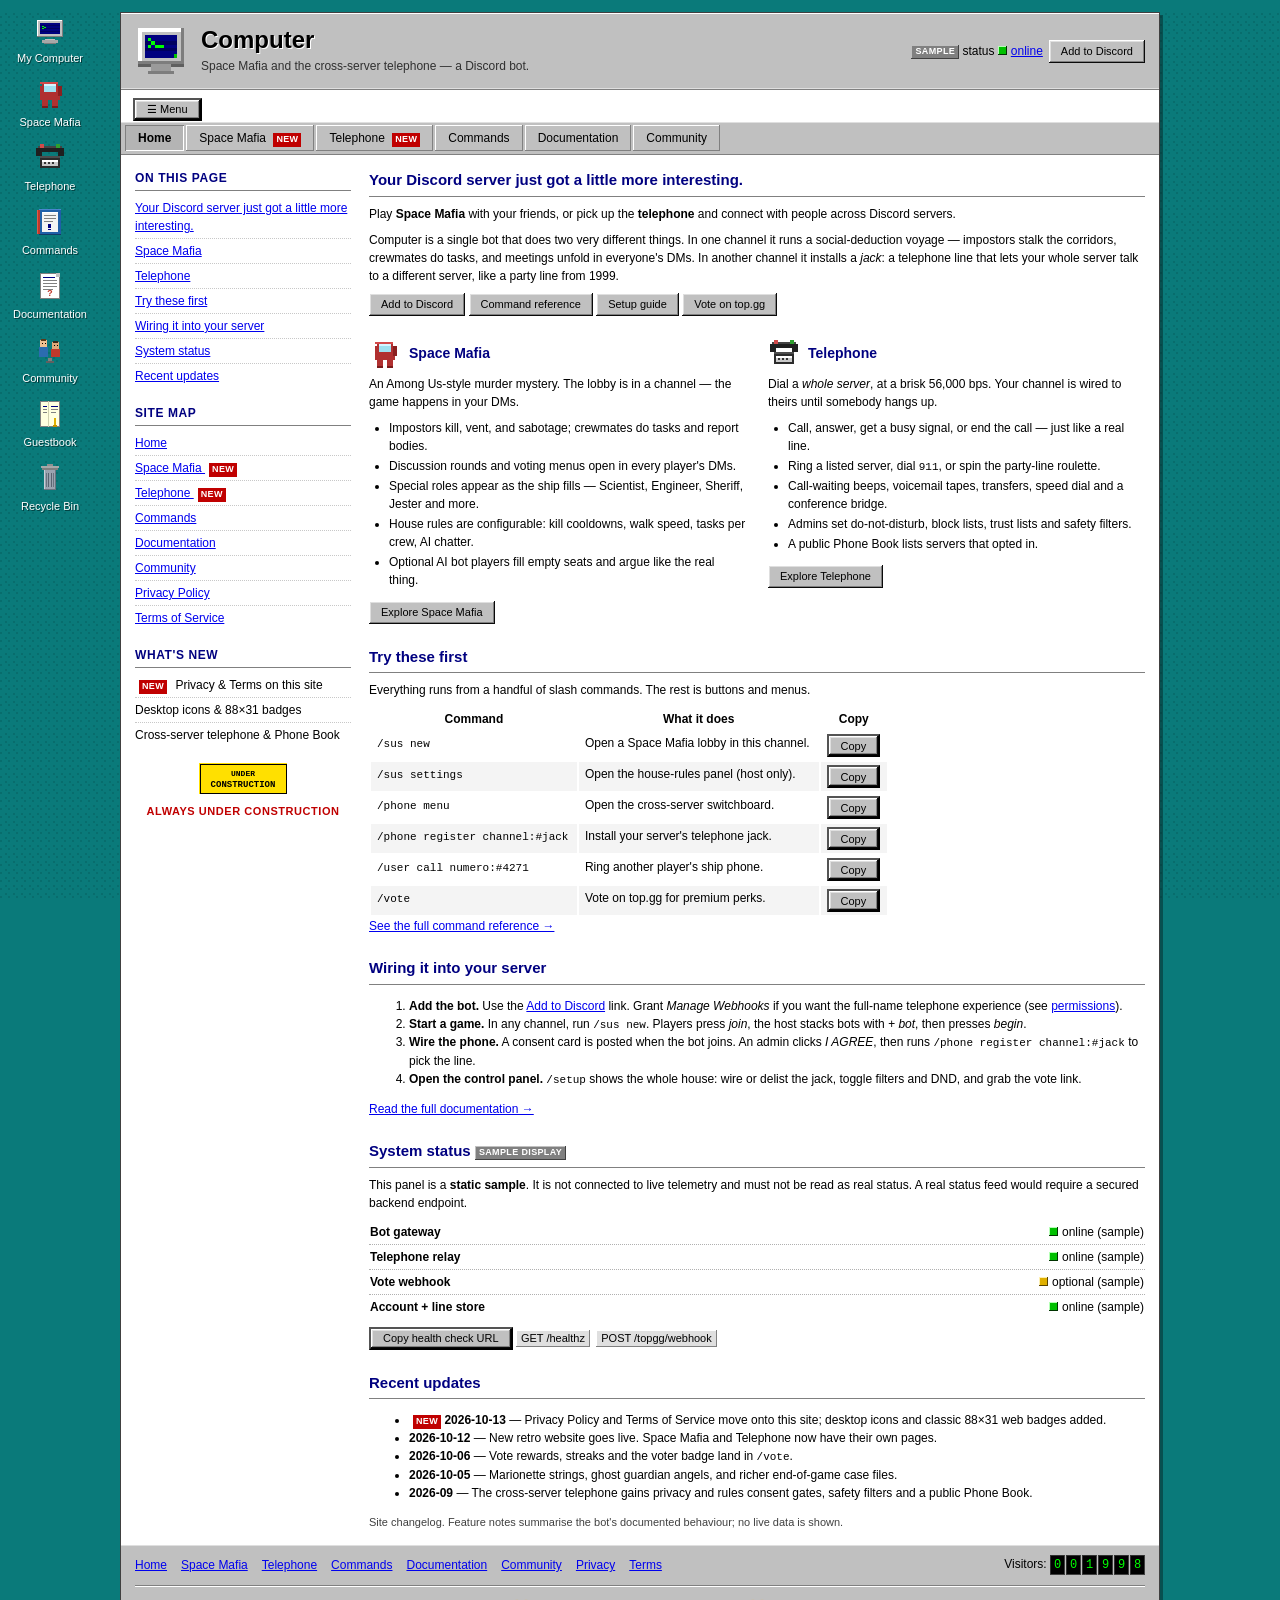
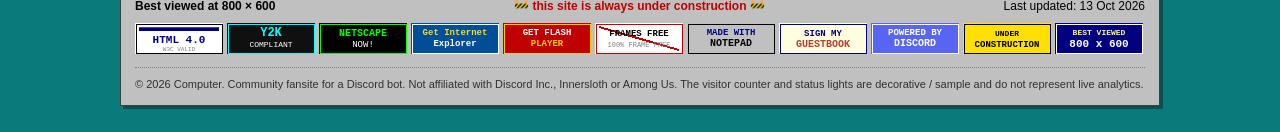
==== commit 5f1dd007: "Rebuild the site as a classic web layout with Win9x bevels The old pages stacked titled windows as c" ====
--- a/index.html
+++ b/index.html
@@ -21,18 +21,10 @@
   <a class="dicon" href="community.html"><img src="assets/img/icons/notepad.svg" alt="" width="32" height="32"><span>Guestbook</span></a>
   <a class="dicon" href="privacy.html"><img src="assets/img/icons/recycle.svg" alt="" width="32" height="32"><span>Recycle Bin</span></a>
 </nav>
-<div class="wrap">
-
-  <header class="site-header window">
-    <div class="title-bar">
-      <div class="title-bar-text"><img class="title-logo" src="assets/img/logo.svg" alt="">Computer — Discord bot</div>
-      <div class="title-bar-controls" aria-hidden="true">
-        <button aria-label="Minimize" tabindex="-1"></button>
-        <button aria-label="Maximize" tabindex="-1"></button>
-        <button aria-label="Close" tabindex="-1"></button>
-      </div>
-    </div>
-    <div class="window-body">
+<div class="page">
+
+  <header class="site-header">
+    <div class="banner">
       <div class="brand-row">
         <img class="brand-logo" src="assets/img/logo.svg" alt="Pixel-art CRT computer logo">
         <div class="brand-text">
@@ -41,36 +33,69 @@
         </div>
         <div class="brand-cta">
           <p style="margin:0">
-            <span class="sample-flag">sample</span>
-            status <span class="status-dot ok" aria-hidden="true"></span><a href="#status">online</a>
+          <span class="sample-flag">sample</span>
+          status <span class="status-dot ok" aria-hidden="true"></span><a href="#status">online</a>
           </p>
           <a class="btn btn-primary" href="https://discord.com/oauth2/authorize?client_id=1532049960693006376&amp;permissions=4503599627683904&amp;integration_type=0&amp;scope=bot" rel="noopener">Add to Discord</a>
         </div>
       </div>
-      <button class="nav-toggle btn" aria-expanded="true" aria-controls="mainnav">&#9776; Menu</button>
-      <nav class="menubar" id="mainnav" aria-label="Main navigation">
+    </div>
+    <button class="nav-toggle btn" aria-expanded="true" aria-controls="mainnav">&#9776; Menu</button>
+    <nav class="menubar" id="mainnav" aria-label="Main navigation">
         <a href="index.html" aria-current="page">Home</a>
-        <a href="space-mafia.html">Space Mafia</a>
-        <a href="telephone.html">Telephone</a>
+        <a href="space-mafia.html">Space Mafia <span class="newflag">new</span></a>
+        <a href="telephone.html">Telephone <span class="newflag">new</span></a>
         <a href="commands.html">Commands</a>
         <a href="docs.html">Documentation</a>
         <a href="community.html">Community</a>
-      </nav>
-    </div>
+    </nav>
   </header>
 
-  <main id="main">
+      <div class="layout">
+      <aside class="col-left" aria-label="Page contents">
+        <div class="sidebox">
+          <h2 class="side-head">On this page</h2>
+          <ul class="side-list">
+            <li><a href="#welcome-title">Your Discord server just got a little more interesting.</a></li>
+            <li><a href="#f-mafia">Space Mafia</a></li>
+            <li><a href="#f-phone">Telephone</a></li>
+            <li><a href="#preview-title">Try these first</a></li>
+            <li><a href="#setup-title">Wiring it into your server</a></li>
+            <li><a href="#status-title">System status</a></li>
+            <li><a href="#updates-title">Recent updates</a></li>
+          </ul>
+        </div>
+        <div class="sidebox">
+          <h2 class="side-head">Site map</h2>
+          <ul class="side-list">
+            <li><a href="index.html">Home</a></li>
+            <li><a href="space-mafia.html">Space Mafia <span class="newflag">new</span></a></li>
+            <li><a href="telephone.html">Telephone <span class="newflag">new</span></a></li>
+            <li><a href="commands.html">Commands</a></li>
+            <li><a href="docs.html">Documentation</a></li>
+            <li><a href="community.html">Community</a></li>
+            <li><a href="privacy.html">Privacy Policy</a></li>
+            <li><a href="terms.html">Terms of Service</a></li>
+          </ul>
+        </div>
+        <div class="sidebox">
+          <h2 class="side-head">What's new</h2>
+          <ul class="side-list">
+            <li><span class="newflag">new</span> Privacy &amp; Terms on this site</li>
+            <li>Desktop icons &amp; 88&times;31 badges</li>
+            <li>Cross-server telephone &amp; Phone Book</li>
+          </ul>
+        </div>
+        <div class="sidebox construction">
+          <img src="assets/img/badges/construction.svg" alt="Under construction" width="88" height="31">
+          <p class="blink">always under construction</p>
+        </div>
+      </aside>
+      <main id="main" class="col-center">
 
     <!-- ============================ welcome ============================ -->
-    <section class="section window" aria-labelledby="welcome-title">
-      <div class="title-bar">
-        <div class="title-bar-text">Welcome to the Computer home page</div>
-        <div class="title-bar-controls" aria-hidden="true">
-          <button aria-label="Minimize" tabindex="-1"></button>
-          <button aria-label="Close" tabindex="-1"></button>
-        </div>
-      </div>
-      <div class="window-body">
+    <section class="section" aria-labelledby="welcome-title">
+      <div class="section-body">
         <h2 class="section-title" id="welcome-title">Your Discord server just got a little more interesting.</h2>
         <p class="panel-copy">
           Play <strong>Space Mafia</strong> with your friends, or pick up the <strong>telephone</strong>
@@ -95,12 +120,8 @@
     <section class="section" aria-label="Featured systems">
       <div class="grid-2">
 
-        <article class="window feature" aria-labelledby="f-mafia">
-          <div class="title-bar">
-            <div class="title-bar-text">space_mafia.exe</div>
-            <div class="title-bar-controls" aria-hidden="true"><button aria-label="Close" tabindex="-1"></button></div>
-          </div>
-          <div class="window-body">
+        <article class="feature" aria-labelledby="f-mafia">
+          <div class="section-body">
             <div class="feature-head">
               <img class="feature-icon" src="assets/img/crewmate.svg" alt="">
               <h3 id="f-mafia">Space Mafia</h3>
@@ -119,12 +140,8 @@
           </div>
         </article>
 
-        <article class="window feature" aria-labelledby="f-phone">
-          <div class="title-bar">
-            <div class="title-bar-text">telephone.exe</div>
-            <div class="title-bar-controls" aria-hidden="true"><button aria-label="Close" tabindex="-1"></button></div>
-          </div>
-          <div class="window-body">
+        <article class="feature" aria-labelledby="f-phone">
+          <div class="section-body">
             <div class="feature-head">
               <img class="feature-icon" src="assets/img/telephone.svg" alt="">
               <h3 id="f-phone">Telephone</h3>
@@ -147,12 +164,8 @@
     </section>
 
     <!-- ========================= command preview ========================= -->
-    <section class="section window" aria-labelledby="preview-title">
-      <div class="title-bar">
-        <div class="title-bar-text">Quick start — a few commands</div>
-        <div class="title-bar-controls" aria-hidden="true"><button aria-label="Close" tabindex="-1"></button></div>
-      </div>
-      <div class="window-body">
+    <section class="section" aria-labelledby="preview-title">
+      <div class="section-body">
         <h2 class="section-title" id="preview-title">Try these first</h2>
         <p class="panel-copy">Everything runs from a handful of slash commands. The rest is buttons and menus.</p>
         <div class="table-scroll">
@@ -175,12 +188,8 @@
     </section>
 
     <!-- ============================ setup ============================== -->
-    <section class="section window" aria-labelledby="setup-title">
-      <div class="title-bar">
-        <div class="title-bar-text">Setup wizard</div>
-        <div class="title-bar-controls" aria-hidden="true"><button aria-label="Close" tabindex="-1"></button></div>
-      </div>
-      <div class="window-body">
+    <section class="section" aria-labelledby="setup-title">
+      <div class="section-body">
         <h2 class="section-title" id="setup-title">Wiring it into your server</h2>
         <ol>
           <li><strong>Add the bot.</strong> Use the <a href="https://discord.com/oauth2/authorize?client_id=1532049960693006376&amp;permissions=4503599627683904&amp;integration_type=0&amp;scope=bot" rel="noopener">Add to Discord</a> link. Grant <em>Manage Webhooks</em> if you want the full-name telephone experience (see <a href="docs.html#permissions">permissions</a>).</li>
@@ -193,12 +202,8 @@
     </section>
 
     <!-- ============================ status ============================= -->
-    <section class="section window" id="status" aria-labelledby="status-title">
-      <div class="title-bar">
-        <div class="title-bar-text">Service status</div>
-        <div class="title-bar-controls" aria-hidden="true"><button aria-label="Close" tabindex="-1"></button></div>
-      </div>
-      <div class="window-body">
+    <section class="section" id="status" aria-labelledby="status-title">
+      <div class="section-body">
         <h2 class="section-title" id="status-title">System status <span class="sample-flag">sample display</span></h2>
         <p class="panel-copy">
           This panel is a <strong>static sample</strong>. It is not connected to live telemetry and must not be
@@ -218,78 +223,59 @@
     </section>
 
     <!-- ============================ updates ============================ -->
-    <section class="section window" aria-labelledby="updates-title">
-      <div class="title-bar">
-        <div class="title-bar-text">CHANGELOG.TXT</div>
-        <div class="title-bar-controls" aria-hidden="true"><button aria-label="Close" tabindex="-1"></button></div>
-      </div>
-      <div class="window-body">
+    <section class="section" aria-labelledby="updates-title">
+      <div class="section-body">
         <h2 class="section-title" id="updates-title">Recent updates</h2>
         <ul>
-          <li><strong>2026-10-13</strong> — Privacy Policy and Terms of Service move onto this site; desktop icons and classic 88&times;31 web badges added.</li>
+          <li><span class="newflag">new</span> <strong>2026-10-13</strong> — Privacy Policy and Terms of Service move onto this site; desktop icons and classic 88&times;31 web badges added.</li>
           <li><strong>2026-10-12</strong> — New retro website goes live. Space Mafia and Telephone now have their own pages.</li>
           <li><strong>2026-10-06</strong> — Vote rewards, streaks and the voter badge land in <code>/vote</code>.</li>
           <li><strong>2026-10-05</strong> — Marionette strings, ghost guardian angels, and richer end-of-game case files.</li>
           <li><strong>2026-09</strong> — The cross-server telephone gains privacy and rules consent gates, safety filters and a public Phone Book.</li>
         </ul>
-                <div class="footer-row" style="justify-content:center">
-          <div class="badges">
-            <img src="assets/img/badges/html40.svg" alt="HTML 4.0 valid" width="88" height="31">
-            <img src="assets/img/badges/y2k.svg" alt="Y2K compliant" width="88" height="31">
-            <img src="assets/img/badges/netscape.svg" alt="Best viewed in Netscape" width="88" height="31">
-            <img src="assets/img/badges/ie.svg" alt="Get Internet Explorer" width="88" height="31">
-            <img src="assets/img/badges/flash.svg" alt="Get Flash Player" width="88" height="31">
-            <img src="assets/img/badges/frames.svg" alt="This site is frames free" width="88" height="31">
-            <img src="assets/img/badges/notepad.svg" alt="Made with Notepad" width="88" height="31">
-            <a href="community.html"><img src="assets/img/badges/guestbook.svg" alt="Sign my guestbook" width="88" height="31"></a>
-            <a href="https://discord.gg/3ew2nxAjbC" rel="noopener"><img src="assets/img/badges/discord.svg" alt="Powered by Discord" width="88" height="31"></a>
-            <img src="assets/img/badges/construction.svg" alt="Under construction" width="88" height="31">
-            <img src="assets/img/badges/800x600.svg" alt="Best viewed at 800 by 600" width="88" height="31">
-          </div>
-        </div>
-<p class="footer-fineprint">Site changelog. Feature notes summarise the bot's documented behaviour; no live data is shown.</p>
+<p class="smallprint">Site changelog. Feature notes summarise the bot's documented behaviour; no live data is shown.</p>
       </div>
     </section>
 
   </main>
-
-  <div class="marquee-strip" aria-hidden="true">
-    <span>&#9733; WELCOME TO THE COMPUTER HOME PAGE &#9733; SPACE MAFIA + CROSS-SERVER TELEPHONE &#9733; BEST VIEWED AT 800&times;600 &#9733; SIGN OUR GUESTBOOK (COMING SOON) &#9733; NOW WITH 56K&#8482; &#9733;</span>
-  </div>
+    </div>
 
   <footer class="site-footer">
-    <div class="window">
-      <div class="title-bar">
-        <div class="title-bar-text">Computer — site information</div>
-        <div class="title-bar-controls" aria-hidden="true"><button aria-label="Close" tabindex="-1"></button></div>
-      </div>
-      <div class="window-body">
-        <div class="footer-row">
-          <nav class="footer-links" aria-label="Footer">
-            <a href="index.html">Home</a>
-            <a href="space-mafia.html">Space Mafia</a>
-            <a href="telephone.html">Telephone</a>
-            <a href="commands.html">Commands</a>
-            <a href="docs.html">Documentation</a>
-            <a href="community.html">Community</a>
-            <a href="privacy.html" rel="noopener">Privacy</a>
-            <a href="terms.html" rel="noopener">Terms</a>
-          </nav>
-          <div>Visitors: <span class="odometer" id="hit-counter" aria-hidden="true"></span><span class="visually-hidden">decorative counter, not real analytics</span></div>
-        </div>
-        <hr class="dotted">
-        <div class="footer-row">
-          <span class="badge800">Best viewed at 800 &times; 600</span>
-          <span class="on-construction">&#128679; Guestbook coming soon</span>
-          <span>Last updated: <time datetime="2026-10-12">12 Oct 2026</time></span>
-        </div>
-        <p class="footer-fineprint">
-          &copy; <span data-year>2026</span> Computer. Community fansite for a Discord bot.
-          Not affiliated with Discord Inc., Innersloth or Among Us.
-          The visitor counter and status lights are decorative / sample and do not represent live analytics.
-        </p>
-      </div>
-    </div>
+    <div class="footer-row">
+      <nav class="footer-links" aria-label="Footer">
+          <a href="index.html">Home</a>
+          <a href="space-mafia.html">Space Mafia</a>
+          <a href="telephone.html">Telephone</a>
+          <a href="commands.html">Commands</a>
+          <a href="docs.html">Documentation</a>
+          <a href="community.html">Community</a>
+          <a href="privacy.html">Privacy</a>
+          <a href="terms.html">Terms</a>
+      </nav>
+      <div>Visitors: <span class="odometer" id="hit-counter" aria-hidden="true"></span><span class="visually-hidden">decorative counter, not real analytics</span></div>
+    </div>
+    <hr class="hr">
+    <div class="footer-row">
+      <span class="badge800">Best viewed at 800 &times; 600</span>
+      <span class="on-construction">&#128679; this site is always under construction &#128679;</span>
+      <span>Last updated: <time datetime="2026-10-13">13 Oct 2026</time></span>
+    </div>
+    <div class="footer-row footer-badges">
+        <div class="badges">
+          <img src="assets/img/badges/html40.svg" alt="HTML 4.0 valid" width="88" height="31">
+          <img src="assets/img/badges/y2k.svg" alt="Y2K compliant" width="88" height="31">
+          <img src="assets/img/badges/netscape.svg" alt="Best viewed in Netscape" width="88" height="31">
+          <img src="assets/img/badges/ie.svg" alt="Get Internet Explorer" width="88" height="31">
+          <img src="assets/img/badges/flash.svg" alt="Get Flash Player" width="88" height="31">
+          <img src="assets/img/badges/frames.svg" alt="This site is frames free" width="88" height="31">
+          <img src="assets/img/badges/notepad.svg" alt="Made with Notepad" width="88" height="31">
+          <a href="community.html"><img src="assets/img/badges/guestbook.svg" alt="Sign my guestbook" width="88" height="31"></a>
+          <a href="https://discord.gg/3ew2nxAjbC" rel="noopener"><img src="assets/img/badges/discord.svg" alt="Powered by Discord" width="88" height="31"></a>
+          <img src="assets/img/badges/construction.svg" alt="Under construction" width="88" height="31">
+          <img src="assets/img/badges/800x600.svg" alt="Best viewed at 800 by 600" width="88" height="31">
+        </div>
+    </div>
+    <p class="footer-fineprint">&copy; <span data-year>2026</span> Computer. Community fansite for a Discord bot. Not affiliated with Discord Inc., Innersloth or Among Us. The visitor counter and status lights are decorative / sample and do not represent live analytics.</p>
   </footer>
 
 </div>
--- a/assets/css/retro.css
+++ b/assets/css/retro.css
@@ -1,15 +1,17 @@
 /* ==========================================================================
-   COMPUTER — retro Windows 98 desktop theme
-   Built on the real 98.css library. 98.css owns every bevel, button, field,
-   tab, table and title bar. This file adds the *desktop* (icons, taskbar,
-   Start menu, browser chrome), the old-web page furniture (webring, hit
-   counter, 88x31 badges, guestbook), layout and typography.
+   COMPUTER — Windows 9x bevels, classic web layout
+   Built on the real 98.css library. 98.css owns every bevel, button, field
+   and table. This file adds a *web page* layout on top: a tiled desktop, a
+   beveled banner and menu bar, a sidebar with plain link lists, and content
+   that flows as an ordinary document — headings, paragraphs, lists, tables
+   and etched rules — instead of a stack of titled windows.
    ========================================================================== */
 
 :root {
   --desktop: #0a7a7a;
   --silver: #c0c0c0;
   --silver-light: #dfdfdf;
+  --grey: #808080;
   --navy: #000080;
   --navy-link: #0000ee;
   --title-blue: #1084d0;
@@ -17,31 +19,24 @@
   --ok: #008000;
   --warn: #a05000;
   --bad: #c00000;
-  --page-max: 1000px;
+  --page-max: 1040px;
 }
 
 * { box-sizing: border-box; }
 
-.wrap {
-  width: 100%;
-  max-width: var(--page-max);
-  margin: 0 auto;
-  padding: 10px 8px 30px;
-}
+html { background: var(--desktop); }
 
 body {
   margin: 0;
   color: var(--ink);
   font-family: Tahoma, "MS Sans Serif", Geneva, Verdana, Arial, sans-serif;
   font-size: 12px;
-  line-height: 1.4;
+  line-height: 1.5;
   background-color: var(--desktop);
   background-image: url("data:image/svg+xml;charset=utf-8,%3Csvg xmlns='http://www.w3.org/2000/svg' width='8' height='8'%3E%3Crect width='8' height='8' fill='%230a7a7a'/%3E%3Crect width='2' height='2' x='0' y='0' fill='%23086d6d'/%3E%3Crect width='2' height='2' x='5' y='5' fill='%23086d6d'/%3E%3C/svg%3E");
   background-attachment: fixed;
 }
 
-body.desktop { padding: 8px 8px 46px; }
-
 a { color: var(--navy-link); }
 a:hover { color: var(--bad); }
 a:visited { color: #551a8b; }
@@ -61,7 +56,7 @@
 .skip-link:focus { left: 8px; top: 8px; }
 
 /* ==========================================================================
-   Desktop icons (a fixed column on wide screens)
+   Desktop icons (a fixed column on very wide screens)
    ========================================================================== */
 
 .desk-icons { display: none; }
@@ -89,202 +84,172 @@
 .dicon:hover span, .dicon:focus span { background: var(--navy); text-shadow: none; }
 
 /* ==========================================================================
-   Browser chrome header (Internet-Explorer-style toolbar)
-   ========================================================================== */
-
-.browser { margin-bottom: 10px; }
-.browser .title-bar { min-height: 21px; }
-.title-logo { width: 15px; height: 15px; vertical-align: -3px; margin-right: 5px; }
-
-.browser-toolbar {
-  display: flex; flex-wrap: wrap; align-items: center; gap: 3px;
-  padding: 3px 4px; background: var(--silver);
-  border-bottom: 1px solid #808080;
-}
-.tool-btn {
-  display: inline-flex; align-items: center; gap: 5px;
-  min-height: 22px; padding: 2px 8px 2px 6px;
-  border: 1px solid transparent;
-  background: none; font-family: Tahoma, Arial; font-size: 11px; color: #000;
-  cursor: pointer; text-decoration: none;
-}
-.tool-btn:hover { border-color: #fff #808080 #808080 #fff; background: #c8c8c8; color: #000; }
-.tool-btn:active { border-color: #808080 #fff #fff #808080; }
-.tool-btn[disabled] { color: #808080; cursor: default; }
-.tool-btn .glyph {
-  display: inline-block; width: 14px; height: 14px; line-height: 14px;
-  text-align: center; font-size: 11px;
-  background: #d8d8d8; box-shadow: inset -1px -1px #808080, inset 1px 1px #fff;
-}
-.tool-sep { width: 1px; height: 20px; margin: 0 3px; background: #808080; box-shadow: 1px 0 #fff; }
-
-.address-row {
-  display: flex; align-items: center; gap: 6px;
-  padding: 3px 6px; background: var(--silver);
-  border-bottom: 1px solid #808080;
-}
-.address-row label { font-size: 11px; color: #000; }
-.address {
-  flex: 1 1 auto; min-width: 0;
-  font-family: "Lucida Console", "Courier New", monospace; font-size: 11px;
-  padding: 2px 5px; background: #fff;
-  box-shadow: inset -1px -1px #fff, inset 1px 1px #808080, inset -2px -2px #dfdfdf, inset 2px 2px #0a0a0a;
-  white-space: nowrap; overflow: hidden; text-overflow: ellipsis;
-}
-
-/* site navigation as an old menu bar */
+   The page — a white document floating on the tiled desktop
+   ========================================================================== */
+
+.page {
+  max-width: var(--page-max);
+  margin: 12px auto 26px;
+  background: #fff;
+  border: 1px solid #404040;
+  box-shadow: 3px 3px 0 rgba(0, 0, 0, .35);
+}
+
+/* ==========================================================================
+   Banner + menu bar (the site chrome)
+   ========================================================================== */
+
+.site-header { margin: 0; }
+
+.banner {
+  padding: 12px 14px;
+  background: var(--silver);
+  border-bottom: 1px solid var(--grey);
+  box-shadow: inset 0 1px #fff, inset 0 -1px var(--silver-light);
+}
+
+.brand-row { display: flex; align-items: center; gap: 14px; flex-wrap: wrap; }
+.brand-logo { width: 52px; height: 52px; flex: 0 0 auto; }
+.brand-text { flex: 1 1 260px; min-width: 0; }
+.brand-text h1 {
+  margin: 0;
+  font-family: "Pixelated MS Sans Serif", "MS Sans Serif", Tahoma, Arial, sans-serif;
+  font-size: 24px; font-weight: 700; line-height: 1.1; color: #000;
+  text-shadow: 1px 1px 0 #fff;
+}
+.tagline { margin: 3px 0 0; font-size: 12px; color: #303030; }
+
+.brand-cta { display: flex; align-items: center; gap: 6px; flex-wrap: wrap; margin-left: auto; }
+.brand-cta p { margin: 0; }
+
+/* Main navigation as a row of beveled toolbar buttons */
+.nav-toggle { display: none; margin: 8px 12px 0; }
+
 .menubar {
-  display: flex; flex-wrap: wrap; align-items: center; gap: 1px;
-  padding: 2px 3px;
-  border-top: 1px solid #fff; border-bottom: 1px solid #808080;
+  display: flex; flex-wrap: wrap; gap: 2px;
+  padding: 3px 4px;
   background: var(--silver);
+  border-top: 1px solid #fff;
+  border-bottom: 1px solid var(--grey);
+  box-shadow: inset 0 1px var(--silver-light);
 }
 .menubar a {
-  display: inline-block; padding: 3px 10px;
-  color: #000; text-decoration: none; font-size: 12px; white-space: nowrap;
-}
-.menubar a:hover, .menubar a:focus-visible { background: var(--navy); color: #fff; }
-.menubar a[aria-current="page"] { background: var(--silver-light); color: #000; font-weight: 700; box-shadow: inset -1px -1px #fff, inset 1px 1px #808080; }
-.menubar .menubar-sep { width: 1px; height: 16px; background: #808080; box-shadow: 1px 0 #fff; margin: 0 2px; }
-
-.browser-status {
-  display: flex; align-items: center; justify-content: space-between; gap: 8px;
-  padding: 2px 6px; background: var(--silver);
-  border-top: 1px solid #fff;
-  font-size: 11px;
-}
-.browser-status .left, .browser-status .right { display: flex; align-items: center; gap: 8px; }
-.browser-status .cell { box-shadow: inset -1px -1px #fff, inset 1px 1px #808080; padding: 1px 6px; }
-
-/* ==========================================================================
-   Three-column old-web layout
+  display: inline-block; padding: 4px 13px;
+  font-size: 12px; color: #000; text-decoration: none; white-space: nowrap;
+  background: var(--silver);
+  box-shadow: inset -1px -1px var(--grey), inset 1px 1px #fff;
+}
+.menubar a:hover, .menubar a:focus-visible {
+  background: var(--silver-light); color: #000;
+}
+.menubar a[aria-current="page"] {
+  background: #b4b4b4; font-weight: 700;
+  box-shadow: inset 1px 1px var(--grey), inset -1px -1px #fff;
+}
+
+/* ==========================================================================
+   Two-column web layout: sidebar + content
    ========================================================================== */
 
 .layout {
   display: grid;
-  grid-template-columns: 176px minmax(0, 1fr) 176px;
-  gap: 9px;
+  grid-template-columns: 216px minmax(0, 1fr);
+  gap: 18px;
   align-items: start;
-  max-width: var(--page-max);
-  margin: 0 auto;
-}
-.col-left, .col-right { display: flex; flex-direction: column; gap: 9px; }
-.col-center { display: flex; flex-direction: column; gap: 9px; min-width: 0; }
-
-@media (min-width: 1180px) {
-  .layout { padding-left: 6px; }
-}
-
-/* ==========================================================================
-   Window helpers
-   ========================================================================== */
-
-.window { min-width: 0; }
-.window-body { padding: 8px; }
-.window-body > *:first-child { margin-top: 0; }
-.window-body > *:last-child { margin-bottom: 0; }
-
-.win-toolbar {
-  display: flex; flex-wrap: wrap; align-items: center; gap: 4px;
-  padding: 3px 5px; background: var(--silver);
-  border-bottom: 1px solid #808080;
-}
-.win-toolbar .tool-btn { min-height: 20px; }
+  padding: 14px;
+}
+.col-left { min-width: 0; }
+.col-center { min-width: 0; }
+
+/* Sidebar widgets */
+.sidebox { margin: 0 0 16px; }
+.sidebox:last-child { margin-bottom: 0; }
+.side-head {
+  margin: 0 0 5px; padding-bottom: 3px;
+  font-family: "Pixelated MS Sans Serif", Tahoma, Arial, sans-serif;
+  font-size: 12px; font-weight: 700; text-transform: uppercase; letter-spacing: .05em;
+  color: var(--navy);
+  border-bottom: 1px solid var(--grey);
+  box-shadow: 0 1px 0 #fff;
+}
+.side-list { list-style: none; margin: 0; padding: 0; }
+.side-list li { padding: 3px 0; border-bottom: 1px dotted #c8c8c8; }
+.side-list li:last-child { border-bottom: 0; }
+.side-list a { text-decoration: underline; }
+.side-list .newflag { margin-right: 5px; }
+
+.construction { text-align: center; }
+.construction img { width: 88px; height: 31px; margin-bottom: 4px; }
+
+.blink {
+  margin: 0; font-size: 11px; font-weight: 700; color: var(--bad);
+  text-transform: uppercase; letter-spacing: .05em;
+  animation: blink 1.1s steps(2, start) infinite;
+}
+
+/* ==========================================================================
+   Content column — an ordinary document
+   ========================================================================== */
+
+.section { margin: 0 0 22px; }
+.section:last-child { margin-bottom: 0; }
 
 .section-title {
-  font-family: "Pixelated MS Sans Serif", Tahoma, Arial;
-  font-size: 14px; margin: 0 0 6px; padding-bottom: 2px;
-  border-bottom: 1px dotted #808080;
-}
-.subtitle { font-size: 12px; font-weight: 700; margin: 9px 0 4px; color: #000080; }
+  margin: 0 0 8px; padding-bottom: 4px;
+  font-family: "Pixelated MS Sans Serif", "MS Sans Serif", Tahoma, Arial, sans-serif;
+  font-size: 15px; font-weight: 700; color: var(--navy);
+  border-bottom: 1px solid var(--grey);
+  box-shadow: 0 1px 0 #fff;
+}
+.section-body > *:first-child { margin-top: 0; }
+.section-body > *:last-child { margin-bottom: 0; }
+
+.subtitle { font-size: 12px; font-weight: 700; margin: 10px 0 4px; color: var(--navy); }
 
 p, li, td, dd, dt { font-size: 12px; }
-.panel-copy { margin: 0 0 7px; }
+.panel-copy { margin: 0 0 8px; }
 .panel-copy:last-child { margin-bottom: 0; }
 
-.hr { border: 0; border-top: 1px solid #808080; border-bottom: 1px solid #fff; margin: 8px 0; }
-.dotted { border: 0; border-top: 1px dotted #808080; margin: 8px 0; }
+.tight { margin: 5px 0; padding-left: 20px; }
+.tight li { margin: 2px 0; }
+ol.steps { margin: 6px 0; padding-left: 22px; }
+ol.steps li { margin: 4px 0; }
+
+.hr { height: 0; margin: 10px 0; border: 0; border-top: 1px solid var(--grey); border-bottom: 1px solid #fff; }
+.dotted { margin: 9px 0; border: 0; border-top: 1px dotted var(--grey); }
 
 .smallprint { color: #404040; font-size: 11px; }
+
 .newflag {
   display: inline-block; padding: 0 3px; margin-left: 4px;
   font-size: 9px; font-weight: 700; letter-spacing: .04em;
-  color: #fff; background: #c00000; text-transform: uppercase;
+  color: #fff; background: var(--bad); text-transform: uppercase;
   animation: blink 1s steps(2, start) infinite;
 }
 @keyframes blink { 50% { opacity: 0; } }
 
-/* ==========================================================================
-   Sidebar widgets
-   ========================================================================== */
-
-.widget-links { list-style: none; margin: 0; padding: 0; }
-.widget-links li { padding: 1px 0; border-bottom: 1px dotted #d0d0d0; }
-.widget-links li:last-child { border-bottom: 0; }
-.widget-links a { text-decoration: underline; }
-
-.whatsnew { list-style: none; margin: 0; padding: 0; }
-.whatsnew li { padding: 3px 0; border-bottom: 1px dotted #d0d0d0; }
-.whatsnew li:last-child { border-bottom: 0; }
-.whatsnew time { display: block; color: #808080; font-size: 10px; }
-
-.webring { text-align: center; }
-.webring .ring-name {
-  display: block; font-family: "Pixelated MS Sans Serif", Tahoma; font-size: 12px;
-  color: #000080; margin-bottom: 4px;
-}
-.webring .ring-nav { display: flex; justify-content: center; gap: 4px; margin-bottom: 4px; }
-.webring .ring-nav a {
-  display: block; padding: 1px 6px; font-size: 11px; text-decoration: none; color: #000;
-  background: var(--silver); box-shadow: inset -1px -1px #808080, inset 1px 1px #fff;
-}
-.webring .ring-nav a:hover { background: var(--silver-light); color: #000; }
-
-.counter-box { text-align: center; }
-.odometer { display: inline-flex; gap: 1px; }
-.odometer span {
-  display: inline-block; width: 15px; padding: 1px 0; text-align: center;
-  font-family: "Lucida Console", monospace; font-size: 12px;
-  color: #00ff00; background: #000;
-  box-shadow: inset -1px -1px #404040, inset 1px 1px #303030;
-}
-
-.badges { display: flex; flex-wrap: wrap; gap: 4px; justify-content: center; }
-.badges img { width: 88px; height: 31px; }
-.badges img:hover { outline: 1px dotted #000; }
-
-.award-row { display: flex; flex-wrap: wrap; gap: 4px; align-items: center; }
-
-/* ==========================================================================
-   Guestbook + poll (meaningful interactions, clearly demos)
-   ========================================================================== */
-
-.guestbook-entries { list-style: none; margin: 8px 0 0; padding: 0; }
-.guestbook-entries li {
-  padding: 5px 6px; margin-bottom: 5px; background: #fffef0;
-  box-shadow: inset -1px -1px #fff, inset 1px 1px #808080, inset -2px -2px #dfdfdf, inset 2px 2px #0a0a0a;
-}
-.guestbook-entries .who { font-weight: 700; color: #000080; }
-.guestbook-entries .when { color: #808080; font-size: 10px; }
-
-.poll-option { display: flex; align-items: center; gap: 6px; padding: 2px 0; }
-.poll-bar { flex: 1 1 auto; height: 12px; background: #fff; box-shadow: inset -1px -1px #fff, inset 1px 1px #808080; }
-.poll-bar span { display: block; height: 100%; background: var(--navy); width: 0; }
-.poll-pct { width: 34px; text-align: right; font-family: "Lucida Console", monospace; font-size: 11px; }
-
-/* ==========================================================================
-   Forms / field help
-   ========================================================================== */
-
-.field-note { color: #404040; font-size: 11px; margin: 2px 0 0; }
-.field-error { color: #a00000; font-size: 11px; margin: 3px 0 0; font-weight: 700; }
+.on-construction { font-weight: 700; color: var(--bad); }
+
+/* ==========================================================================
+   Boxes (interactive demos only, on an otherwise plain page)
+   ========================================================================== */
+
+.group { }
+.box,
+[role="tabpanel"],
+.phone-card {
+  margin: 8px 0; padding: 9px 10px; background: #fff;
+  box-shadow: inset -1px -1px #fff, inset 1px 1px var(--grey), inset -2px -2px var(--silver-light), inset 2px 2px #0a0a0a;
+}
+.phase-tabs { margin: 6px 0 8px; }
+.phase-note { margin: 8px 0 0; color: #404040; font-size: 11px; }
 
 /* ==========================================================================
    Tables (documentation)
    ========================================================================== */
 
 .table-scroll { width: 100%; overflow-x: auto; }
-table.doc-table { white-space: normal; min-width: 560px; }
+table.doc-table { white-space: normal; min-width: 520px; }
 table.doc-table td { vertical-align: top; padding: 3px 6px; height: auto; }
 table.doc-table tbody tr:nth-child(even) td { background: #f4f4f4; }
 table.doc-table .col-cmd { white-space: nowrap; }
@@ -300,12 +265,12 @@
   font-family: "Lucida Console", "Courier New", monospace; font-size: 11px;
   white-space: pre-wrap; word-break: break-word;
   background: #fff; padding: 6px 8px; margin: 0;
-  box-shadow: inset -1px -1px #fff, inset 1px 1px #808080, inset -2px -2px #dfdfdf, inset 2px 2px #0a0a0a;
+  box-shadow: inset -1px -1px #fff, inset 1px 1px var(--grey), inset -2px -2px var(--silver-light), inset 2px 2px #0a0a0a;
 }
 pre code { font-size: 11px; }
 
 /* ==========================================================================
-   Status list
+   Status list, tags and flags
    ========================================================================== */
 
 .status-list { list-style: none; margin: 0; padding: 0; }
@@ -315,7 +280,7 @@
 
 .status-dot {
   display: inline-block; width: 9px; height: 9px; margin-right: 4px; vertical-align: 0;
-  background: var(--silver); box-shadow: inset -1px -1px #808080, inset 1px 1px #fff;
+  background: var(--silver); box-shadow: inset -1px -1px var(--grey), inset 1px 1px #fff;
 }
 .status-dot.ok { background: #00c000; box-shadow: inset -1px -1px #003300, inset 1px 1px #b6ffb6; }
 .status-dot.warn { background: #e0b000; box-shadow: inset -1px -1px #5a4400, inset 1px 1px #fff0b0; }
@@ -323,13 +288,13 @@
 
 .sample-flag {
   display: inline-block; padding: 0 4px; font-size: 9px; font-weight: 700;
-  text-transform: uppercase; letter-spacing: .04em; color: #fff; background: #808080;
+  text-transform: uppercase; letter-spacing: .04em; color: #fff; background: var(--grey);
   box-shadow: inset -1px -1px #404040, inset 1px 1px #c0c0c0; vertical-align: 1px;
 }
 
 .tag {
   display: inline-block; padding: 0 5px; margin: 0 3px 3px 0; font-size: 11px;
-  background: var(--silver-light); box-shadow: inset -1px -1px #808080, inset 1px 1px #fff;
+  background: var(--silver-light); box-shadow: inset -1px -1px var(--grey), inset 1px 1px #fff;
 }
 
 /* ==========================================================================
@@ -338,14 +303,52 @@
 
 .btn {
   display: inline-block; min-height: 23px; padding: 3px 12px;
-  font-family: "Pixelated MS Sans Serif", Tahoma, Arial; font-size: 11px;
+  font-family: "Pixelated MS Sans Serif", Tahoma, Arial, sans-serif; font-size: 11px;
   color: #000; text-decoration: none; text-align: center; background: var(--silver);
-  box-shadow: inset -1px -1px #0a0a0a, inset 1px 1px #fff, inset -2px -2px grey, inset 2px 2px #dfdfdf;
+  box-shadow: inset -1px -1px #0a0a0a, inset 1px 1px #fff, inset -2px -2px grey, inset 2px 2px var(--silver-light);
   cursor: pointer;
 }
 .btn, .btn:visited { color: #000; }
-.btn:active { box-shadow: inset -1px -1px #fff, inset 1px 1px #0a0a0a, inset -2px -2px #dfdfdf, inset 2px 2px grey; }
+.btn:active { box-shadow: inset -1px -1px #fff, inset 1px 1px #0a0a0a, inset -2px -2px var(--silver-light), inset 2px 2px grey; }
 .btn-strong { font-weight: 700; }
+
+/* ==========================================================================
+   Sidebar navigation for docs / commands / legal (also used by main.js)
+   ========================================================================== */
+
+.docs-body { min-width: 0; }
+.docnav-toggle { display: none; width: 100%; margin-bottom: 6px; }
+.docs-body section { scroll-margin-top: 12px; }
+
+details.doc {
+  margin: 6px 0; background: #fff;
+  box-shadow: inset -1px -1px #fff, inset 1px 1px grey, inset -2px -2px var(--silver-light), inset 2px 2px #0a0a0a;
+}
+details.doc > summary { cursor: pointer; padding: 3px 7px; font-weight: 700; background: var(--silver-light); list-style: none; }
+details.doc > summary::-webkit-details-marker { display: none; }
+details.doc > summary::before { content: "+"; display: inline-block; width: 11px; font-weight: 700; }
+details.doc[open] > summary::before { content: "\2212"; }
+details.doc .doc-inner { padding: 7px; border-top: 1px dotted var(--grey); }
+
+/* ==========================================================================
+   Legal pages (privacy / terms)
+   ========================================================================== */
+
+.legal .box {
+  margin: 8px 0; padding: 7px 9px; background: #ffffe1;
+  box-shadow: inset -1px -1px #fff, inset 1px 1px var(--grey), inset -2px -2px var(--silver-light), inset 2px 2px #0a0a0a;
+}
+.legal .box.warn { border-left: 3px solid var(--bad); }
+.legal .box h3 { margin: 0 0 4px; }
+.legal .section { margin: 16px 0; }
+.legal h3 { font-size: 12px; font-weight: 700; margin: 10px 0 4px; color: var(--navy); }
+.legal .smallprint { color: #404040; font-size: 11px; margin: 6px 0; }
+.legal .table-scroll { margin: 6px 0; }
+.legal table.doc-table { min-width: 520px; margin: 0; }
+.legal table.doc-table td:first-child { white-space: nowrap; font-weight: 700; }
+.legal ul, .legal ol { padding-left: 20px; }
+.legal li { margin: 2px 0; }
+.legal code { background: var(--silver-light); padding: 0 2px; }
 
 /* ==========================================================================
    Space Mafia lobby demo
@@ -353,9 +356,9 @@
 
 .slots { display: grid; grid-template-columns: repeat(5, 1fr); gap: 5px; margin: 7px 0; }
 .slot {
-  font-family: "Pixelated MS Sans Serif", Tahoma; font-size: 10px; text-align: center;
+  font-family: "Pixelated MS Sans Serif", Tahoma, sans-serif; font-size: 10px; text-align: center;
   padding: 5px 2px; background: #fff;
-  box-shadow: inset -1px -1px #fff, inset 1px 1px grey, inset -2px -2px #dfdfdf, inset 2px 2px #0a0a0a;
+  box-shadow: inset -1px -1px #fff, inset 1px 1px grey, inset -2px -2px var(--silver-light), inset 2px 2px #0a0a0a;
 }
 .slot b { display: block; font-size: 10px; }
 .slot small { display: block; color: #555; font-size: 9px; }
@@ -368,6 +371,7 @@
 .role-chip.imp { background: #b00000; }
 .role-chip.neutral { background: #6a1a8f; }
 
+.vote-box { max-width: 420px; }
 .vote-item { display: grid; grid-template-columns: 1fr 80px; align-items: center; gap: 8px; padding: 3px 0; }
 .vote-item .tally { font-family: "Lucida Console", monospace; text-align: right; }
 
@@ -378,7 +382,7 @@
 .phone { max-width: 400px; }
 .lcd {
   font-family: "Lucida Console", monospace; color: #101010; background: #9fb08f;
-  box-shadow: inset -1px -1px #fff, inset 1px 1px grey, inset -2px -2px #dfdfdf, inset 2px 2px #0a0a0a;
+  box-shadow: inset -1px -1px #fff, inset 1px 1px grey, inset -2px -2px var(--silver-light), inset 2px 2px #0a0a0a;
   padding: 7px; margin-bottom: 7px;
 }
 .lcd-status { display: flex; justify-content: space-between; align-items: baseline; font-size: 12px; font-weight: 700; text-transform: uppercase; }
@@ -390,265 +394,92 @@
 .ring-anim { animation: ring .7s steps(2) infinite; }
 @keyframes ring { 0% { transform: translateX(0); } 100% { transform: translateX(2px); } }
 
-/* ==========================================================================
-   Documentation side nav + collapsibles
-   ========================================================================== */
-
-.docs-layout { display: grid; grid-template-columns: 200px minmax(0, 1fr); gap: 9px; align-items: start; }
-.docnav { position: sticky; top: 8px; }
-.docnav-toggle { display: none; width: 100%; margin-bottom: 5px; }
-.docnav ul.tree-view { max-height: 72vh; overflow: auto; }
-.docnav .tree-view a { display: block; padding: 1px 2px; text-decoration: none; }
-.docnav .tree-view a:hover { background: var(--navy); color: #fff; }
-.docnav .tree-view a[aria-current="true"] { background: var(--navy); color: #fff; }
-
-.docs-body section { scroll-margin-top: 8px; }
-
-details.doc {
-  margin: 6px 0; background: #fff;
-  box-shadow: inset -1px -1px #fff, inset 1px 1px grey, inset -2px -2px #dfdfdf, inset 2px 2px #0a0a0a;
-}
-details.doc > summary { cursor: pointer; padding: 3px 7px; font-weight: 700; background: var(--silver-light); list-style: none; }
-details.doc > summary::-webkit-details-marker { display: none; }
-details.doc > summary::before { content: "+"; display: inline-block; width: 11px; font-weight: 700; }
-details.doc[open] > summary::before { content: "\2212"; }
-details.doc .doc-inner { padding: 7px; border-top: 1px dotted #808080; }
-
-/* ==========================================================================
-   Legal pages (privacy / terms)
-   ========================================================================== */
-
-.legal .box {
-  margin: 8px 0; padding: 7px 9px; background: #ffffe1;
-  box-shadow: inset -1px -1px #fff, inset 1px 1px #808080, inset -2px -2px #dfdfdf, inset 2px 2px #0a0a0a;
-}
-.legal .box.warn { border-left: 3px solid var(--bad); }
-.legal .box h3 { margin: 0 0 4px; }
-.legal section { margin: 14px 0; }
-.legal h2.section-title { margin-top: 0; }
-.legal h3 { font-size: 12px; font-weight: 700; margin: 10px 0 4px; color: var(--navy); }
-.legal .smallprint { color: #404040; font-size: 11px; margin: 6px 0; }
-.legal .table-scroll { margin: 6px 0; }
-.legal table.doc-table { min-width: 520px; margin: 0; }
-.legal table.doc-table td:first-child { white-space: nowrap; font-weight: 700; }
-.legal ul, .legal ol { padding-left: 20px; }
-.legal li { margin: 2px 0; }
-.legal code { background: var(--silver-light); padding: 0 2px; }
-
-/* ==========================================================================
-   Marquee ticker
-   ========================================================================== */
-
-.ticker {
-  overflow: hidden; white-space: nowrap; background: #000; color: #ffff66;
-  font-family: Tahoma, Arial; font-size: 12px; padding: 3px 0; margin-bottom: 9px;
-  max-width: var(--page-max); margin-left: auto; margin-right: auto;
-  box-shadow: inset -1px -1px #fff, inset 1px 1px #808080;
-}
-.ticker span { display: inline-block; padding-left: 100%; animation: marquee 34s linear infinite; }
-@keyframes marquee { to { transform: translateX(-100%); } }
+.field-row { display: flex; align-items: center; gap: 6px; margin: 0 0 8px; }
+.field-note { color: #404040; font-size: 11px; margin: 2px 0 0; }
+.field-error { color: #a00000; font-size: 11px; margin: 3px 0 0; font-weight: 700; }
+
+/* ==========================================================================
+   Feature blocks (home page)
+   ========================================================================== */
+
+.grid-2 { display: grid; grid-template-columns: 1fr 1fr; gap: 22px; align-items: start; }
+.grid-2 > * { min-width: 0; }
+.feature { display: flex; flex-direction: column; }
+.feature-head { display: flex; align-items: center; gap: 8px; margin-bottom: 5px; }
+.feature-icon { width: 32px; height: 32px; }
+.feature h3 {
+  margin: 0; font-family: "Pixelated MS Sans Serif", Tahoma, sans-serif; font-size: 14px; color: var(--navy);
+}
+.feature-actions { margin-top: auto; padding-top: 7px; }
+
+/* ==========================================================================
+   Badges + hit counter
+   ========================================================================== */
+
+.badges { display: flex; flex-wrap: wrap; gap: 4px; justify-content: center; }
+.badges img { width: 88px; height: 31px; }
+.badges img:hover { outline: 1px dotted #000; }
+
+.odometer { display: inline-flex; gap: 1px; vertical-align: middle; }
+.odometer span {
+  display: inline-block; width: 15px; padding: 1px 0; text-align: center;
+  font-family: "Lucida Console", monospace; font-size: 12px;
+  color: #00ff00; background: #000;
+  box-shadow: inset -1px -1px #404040, inset 1px 1px #303030;
+}
 
 /* ==========================================================================
    Site footer
    ========================================================================== */
 
-.site-footer { max-width: var(--page-max); margin: 9px auto 0; }
-.footer-row { display: flex; flex-wrap: wrap; justify-content: space-between; gap: 8px; align-items: center; }
-.footer-links { display: flex; flex-wrap: wrap; gap: 3px 12px; }
-
-.webmaster {
-  display: flex; flex-wrap: wrap; gap: 10px; align-items: center; justify-content: space-between;
-}
-
-/* ==========================================================================
-   TASKBAR
-   ========================================================================== */
-
-.taskbar {
-  position: fixed; left: 0; right: 0; bottom: 0; z-index: 9000;
-  display: flex; align-items: center; gap: 4px;
-  height: 34px; padding: 2px 3px;
+.site-footer {
+  padding: 10px 14px 12px;
   background: var(--silver);
   border-top: 1px solid #fff;
-  box-shadow: inset 0 1px #dfdfdf;
-}
-.start-button {
-  display: inline-flex; align-items: center; gap: 5px;
-  height: 26px; padding: 0 8px 0 5px;
-  font-family: "Pixelated MS Sans Serif", Tahoma; font-size: 12px; font-weight: 700;
-  color: #000; cursor: pointer; border: none;
-  background: var(--silver);
-  box-shadow: inset -1px -1px #0a0a0a, inset 1px 1px #fff, inset -2px -2px grey, inset 2px 2px #dfdfdf;
-}
-.start-button[aria-expanded="true"] { box-shadow: inset -1px -1px #fff, inset 1px 1px #0a0a0a, inset -2px -2px #dfdfdf, inset 2px 2px grey; }
-.win-flag {
-  width: 17px; height: 15px; flex: 0 0 auto;
-  background:
-    linear-gradient(#f05030, #f05030) 0 0 / 7px 7px no-repeat,
-    linear-gradient(#50b050, #50b050) 9px 0 / 7px 7px no-repeat,
-    linear-gradient(#5080e0, #5080e0) 0 8px / 7px 7px no-repeat,
-    linear-gradient(#f0c030, #f0c030) 9px 8px / 7px 7px no-repeat;
-  filter: drop-shadow(0 0 0 #000);
-  transform: skewX(-8deg);
-}
-.quick-launch { display: none; gap: 2px; padding: 0 3px; border-left: 1px solid #808080; box-shadow: inset 1px 0 #fff; }
-@media (min-width: 720px) { .quick-launch { display: flex; } }
-.quick-launch img { width: 16px; height: 16px; }
-
-.task-buttons { display: flex; flex: 1 1 auto; gap: 3px; min-width: 0; overflow: hidden; }
-.task-btn {
-  display: flex; align-items: center; gap: 5px;
-  max-width: 160px; min-width: 90px; height: 24px; padding: 0 7px;
-  font-family: Tahoma, Arial; font-size: 11px; color: #000; text-align: left; cursor: pointer;
-  border: none; background: var(--silver);
-  box-shadow: inset -1px -1px #0a0a0a, inset 1px 1px #fff, inset -2px -2px grey, inset 2px 2px #dfdfdf;
-}
-.task-btn .lbl { overflow: hidden; text-overflow: ellipsis; white-space: nowrap; }
-.task-btn.active { box-shadow: inset -1px -1px #fff, inset 1px 1px #0a0a0a, inset -2px -2px #dfdfdf, inset 2px 2px grey; background: #d0d0d0; }
-.task-btn.min { color: #606060; }
-
-.tray {
-  display: flex; align-items: center; gap: 8px;
-  height: 24px; padding: 0 8px;
-  border: 1px solid #808080;
-  box-shadow: inset 1px 1px #fff, inset -1px -1px #dfdfdf;
-}
-.tray .tray-icon { font-size: 13px; line-height: 1; cursor: default; }
-.clock { font-size: 11px; font-variant-numeric: tabular-nums; min-width: 62px; text-align: center; }
-
-/* ==========================================================================
-   START MENU
-   ========================================================================== */
-
-.start-menu {
-  position: fixed; left: 3px; bottom: 34px; z-index: 9500;
-  display: none; width: 384px; max-width: calc(100vw - 6px);
-  background: var(--silver);
-  border: 1px solid #0a0a0a;
-  box-shadow: inset -1px -1px #dfdfdf, inset 1px 1px #fff, 3px 3px 0 rgba(0,0,0,.35);
-}
-.start-menu.open { display: flex; }
-.start-rail {
-  width: 26px; flex: 0 0 auto; background: #000080;
-  display: flex; align-items: flex-end; justify-content: center;
-  padding-bottom: 8px;
-}
-.start-rail span {
-  writing-mode: vertical-rl; transform: rotate(180deg);
-  font-family: "Pixelated MS Sans Serif", Tahoma; font-size: 15px; font-weight: 700;
-  color: #c0c0c0; letter-spacing: 1px;
-}
-.start-items { flex: 1 1 auto; padding: 3px 0; }
-.start-item {
-  display: flex; align-items: center; gap: 9px;
-  padding: 5px 10px; color: #000; text-decoration: none; font-size: 12px;
-  background: none; border: none; width: 100%; text-align: left; cursor: pointer;
-}
-.start-item:hover, .start-item:focus-visible { background: var(--navy); color: #fff; }
-.start-item .ico { width: 24px; height: 24px; flex: 0 0 auto; }
-.start-item .label { flex: 1 1 auto; }
-.start-item .label small { display: block; font-size: 10px; color: #555; }
-.start-item:hover .label small { color: #d0d0ff; }
-.start-item .arrow { font-size: 11px; }
-.start-sep { height: 1px; margin: 3px 6px; background: #808080; box-shadow: 0 1px #fff; }
-
-.start-submenu { display: none; position: absolute; left: 300px; bottom: 8px; z-index: 9600;
-  background: var(--silver); border: 1px solid #0a0a0a;
-  box-shadow: inset -1px -1px #dfdfdf, inset 1px 1px #fff, 3px 3px 0 rgba(0,0,0,.35);
-  min-width: 190px; padding: 3px 0;
-}
-.start-submenu.open { display: block; }
-
-/* ==========================================================================
-   Win98 modal dialog (used by window controls / fake menu items)
-   ========================================================================== */
-
-.dialog-backdrop {
-  position: fixed; inset: 0; z-index: 9800; display: flex;
-  align-items: flex-start; justify-content: center; padding-top: 80px;
-  background: rgba(0,0,0,.12);
-}
-.dialog { width: 380px; max-width: calc(100vw - 24px); }
-.dialog .window-body { display: flex; gap: 12px; align-items: flex-start; }
-.dialog .dialog-icon { width: 32px; height: 32px; flex: 0 0 auto; }
-.dialog .dialog-text { flex: 1 1 auto; }
-.dialog .dialog-actions { display: flex; justify-content: center; gap: 8px; padding: 6px 0 2px; }
-
-/* ==========================================================================
-   Window manager states
-   ========================================================================== */
-
-.window { position: relative; }
-.window.wm-min { display: none; }
-.window.wm-max {
-  position: fixed; left: 6px; right: 6px; top: 6px; bottom: 42px; z-index: 8000;
-  margin: 0; overflow: auto;
-}
-.window.wm-max .window-body { max-width: none; }
-.window.wm-drag { cursor: grabbing; }
-.window.wm-drag .title-bar { cursor: grabbing; }
-.window .title-bar { cursor: default; }
-@media (hover: hover) and (min-width: 762px) {
-  .window .title-bar { cursor: grab; }
-}
-
-/* ==========================================================================
-   no-JS fallback navigation
-   ========================================================================== */
-
-.nojs-nav { padding: 6px 8px; margin-bottom: 8px; background: var(--silver);
-  box-shadow: inset -1px -1px #fff, inset 1px 1px #808080; }
-.nojs-nav a { margin-right: 10px; }
+  box-shadow: inset 0 1px var(--silver-light);
+}
+.footer-row { display: flex; flex-wrap: wrap; justify-content: space-between; gap: 8px; align-items: center; }
+.footer-links { display: flex; flex-wrap: wrap; gap: 3px 14px; }
+.footer-links a { text-decoration: underline; }
+.footer-badges { margin-top: 8px; }
+.badge800 { font-weight: 700; }
+.footer-fineprint {
+  margin: 8px 0 0; padding-top: 8px; border-top: 1px dotted var(--grey);
+  color: #303030; font-size: 11px;
+}
 
 /* ==========================================================================
    Responsive
    ========================================================================== */
 
-@media (max-width: 900px) {
-  .layout { grid-template-columns: 1fr; }
-  .desk-icons { display: none; }
-}
-
 @media (max-width: 760px) {
-  body.desktop { padding: 6px 6px 46px; }
+  .page { margin: 8px 6px 20px; }
+  .brand-cta { margin-left: 0; }
   .grid-2 { grid-template-columns: 1fr; }
   .slots { grid-template-columns: repeat(2, 1fr); }
-  .docs-layout { grid-template-columns: 1fr; }
-  .docnav { position: static; }
+  .layout { grid-template-columns: 1fr; padding: 10px; }
+  .col-left { margin-bottom: 6px; }
+  .sidebox { margin-bottom: 12px; }
+
+  .nav-toggle { display: inline-block; }
+  .menubar { flex-direction: column; align-items: stretch; }
+  .menubar a { padding: 9px 10px; border-bottom: 1px dotted #a0a0a0; }
+  .menubar.collapsed a { display: none; }
+
   .docnav-toggle { display: inline-block; }
   .docnav nav { display: none; }
   .docnav.open nav { display: block; }
 
-  .menubar { flex-direction: column; align-items: stretch; }
-  .menubar a { padding: 9px 10px; border-bottom: 1px dotted #a0a0a0; }
-  .menubar .menubar-sep { display: none; }
-  .nav-toggle { display: inline-block; width: 100%; margin: 4px 0 2px; }
-  .menubar.collapsed a { display: none; }
-
-  .start-menu { width: calc(100vw - 6px); }
-  .start-submenu { left: 12px; bottom: auto; top: 0; }
-  .tray .tray-icon { display: none; }
-
-  .browser-toolbar .tool-btn .txt { display: none; }
-}
-
-.grid-2 { display: grid; grid-template-columns: 1fr 1fr; gap: 9px; }
-.grid-3 { display: grid; grid-template-columns: repeat(3, 1fr); gap: 9px; }
-.feature { display: flex; flex-direction: column; }
-.feature .window-body { display: flex; flex-direction: column; flex: 1; }
-.feature .feature-head { display: flex; align-items: center; gap: 8px; margin-bottom: 5px; }
-.feature .feature-icon { width: 32px; height: 32px; }
-.feature h3 { margin: 0; font-family: "Pixelated MS Sans Serif", Tahoma; font-size: 13px; }
-.feature .feature-actions { margin-top: auto; padding-top: 7px; }
+  .desk-icons { display: none; }
+}
 
 @media (prefers-reduced-motion: reduce) {
-  .ticker span { animation: none; padding-left: 8px; }
-  .newflag { animation: none; }
+  .newflag, .blink { animation: none; }
   .ring-anim { animation: none; }
   * { scroll-behavior: auto !important; }
 }
 
 @media print {
-  body { background: #fff; }
-  .taskbar, .start-menu, .desk-icons, .ticker, .browser-toolbar { display: none !important; }
-}
+  html, body { background: #fff; }
+  .desk-icons, .site-footer .badges, .nav-toggle { display: none !important; }
+}
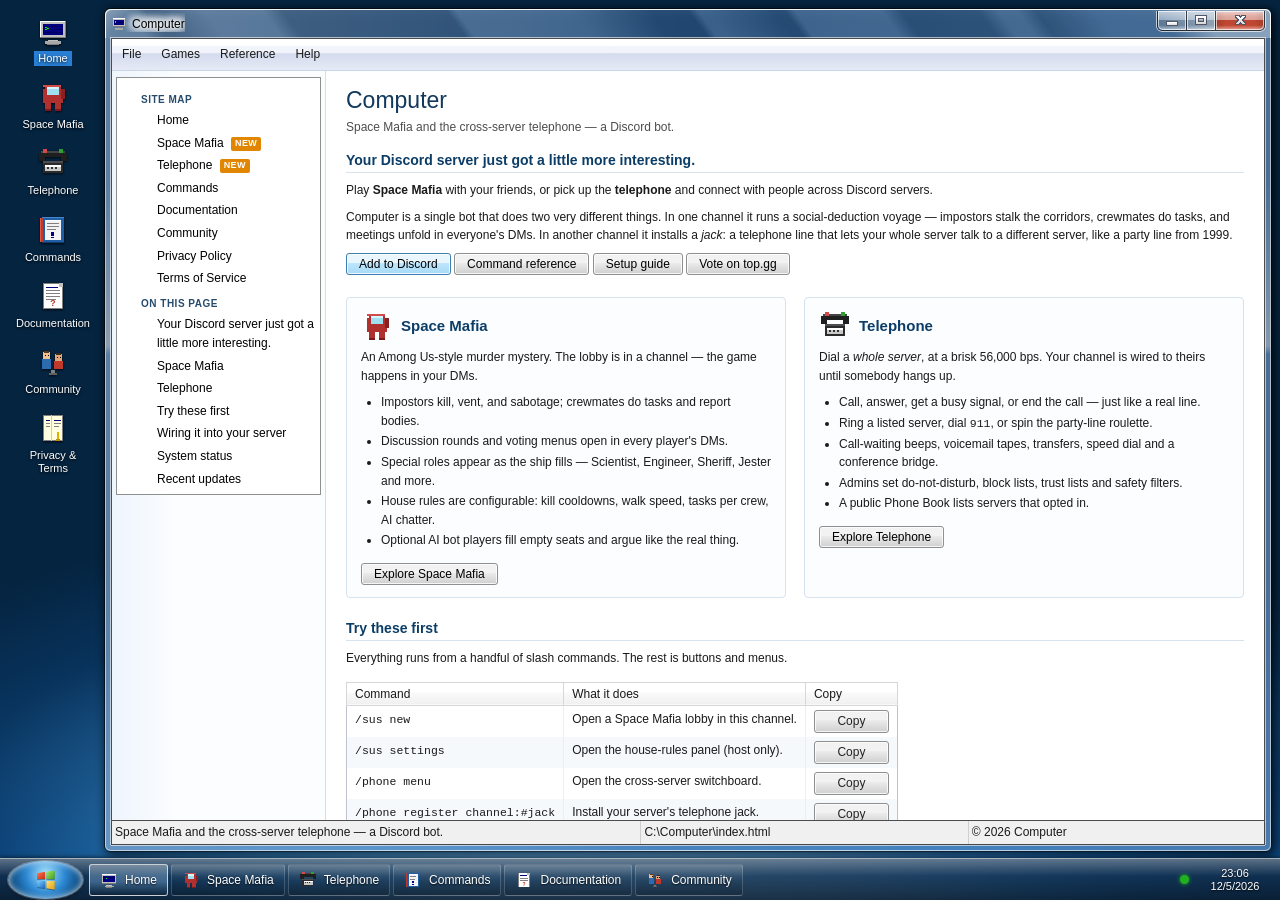
==== commit 6af3bc3a: "Rebuild the site as a Windows 7 desktop with 7.css - Vendor 7.css 0.21.1 (self-contained) and drop 9" ====
--- a/index.html
+++ b/index.html
@@ -6,93 +6,96 @@
   <title>Computer — Space Mafia &amp; the cross-server telephone for Discord</title>
   <meta name="description" content="Computer is a Discord bot. Play Space Mafia (an Among Us-style social deduction game) or pick up the telephone and connect with people across Discord servers.">
   <link rel="icon" href="assets/img/favicon.svg" type="image/svg+xml">
-  <link rel="stylesheet" href="assets/vendor/98.css">
-  <link rel="stylesheet" href="assets/css/retro.css">
+  <link rel="stylesheet" href="assets/vendor/7.css">
+  <link rel="stylesheet" href="assets/css/win7.css">
 </head>
 <body>
+<div class="desktop-scene" aria-hidden="true"></div>
 <a class="skip-link" href="#main">Skip to content</a>
+
 <nav class="desk-icons" aria-label="Desktop shortcuts">
-  <a class="dicon" href="index.html"><img src="assets/img/icons/computer.svg" alt="" width="32" height="32"><span>My Computer</span></a>
+  <a class="dicon" href="index.html" aria-current="page"><img src="assets/img/icons/computer.svg" alt="" width="32" height="32"><span>Home</span></a>
   <a class="dicon" href="space-mafia.html"><img src="assets/img/icons/crewmate.svg" alt="" width="32" height="32"><span>Space Mafia</span></a>
   <a class="dicon" href="telephone.html"><img src="assets/img/icons/telephone.svg" alt="" width="32" height="32"><span>Telephone</span></a>
   <a class="dicon" href="commands.html"><img src="assets/img/icons/book.svg" alt="" width="32" height="32"><span>Commands</span></a>
   <a class="dicon" href="docs.html"><img src="assets/img/icons/help.svg" alt="" width="32" height="32"><span>Documentation</span></a>
   <a class="dicon" href="community.html"><img src="assets/img/icons/people.svg" alt="" width="32" height="32"><span>Community</span></a>
-  <a class="dicon" href="community.html"><img src="assets/img/icons/notepad.svg" alt="" width="32" height="32"><span>Guestbook</span></a>
-  <a class="dicon" href="privacy.html"><img src="assets/img/icons/recycle.svg" alt="" width="32" height="32"><span>Recycle Bin</span></a>
+  <a class="dicon" href="privacy.html"><img src="assets/img/icons/notepad.svg" alt="" width="32" height="32"><span>Privacy &amp; Terms</span></a>
 </nav>
-<div class="page">
-
-  <header class="site-header">
-    <div class="banner">
-      <div class="brand-row">
-        <img class="brand-logo" src="assets/img/logo.svg" alt="Pixel-art CRT computer logo">
-        <div class="brand-text">
-          <h1>Computer</h1>
-          <p class="tagline">Space Mafia and the cross-server telephone — a Discord bot.</p>
-        </div>
-        <div class="brand-cta">
-          <p style="margin:0">
-          <span class="sample-flag">sample</span>
-          status <span class="status-dot ok" aria-hidden="true"></span><a href="#status">online</a>
-          </p>
-          <a class="btn btn-primary" href="https://discord.com/oauth2/authorize?client_id=1532049960693006376&amp;permissions=4503599627683904&amp;integration_type=0&amp;scope=bot" rel="noopener">Add to Discord</a>
-        </div>
-      </div>
-    </div>
-    <button class="nav-toggle btn" aria-expanded="true" aria-controls="mainnav">&#9776; Menu</button>
-    <nav class="menubar" id="mainnav" aria-label="Main navigation">
-        <a href="index.html" aria-current="page">Home</a>
-        <a href="space-mafia.html">Space Mafia <span class="newflag">new</span></a>
-        <a href="telephone.html">Telephone <span class="newflag">new</span></a>
-        <a href="commands.html">Commands</a>
-        <a href="docs.html">Documentation</a>
-        <a href="community.html">Community</a>
-    </nav>
-  </header>
-
-      <div class="layout">
-      <aside class="col-left" aria-label="Page contents">
-        <div class="sidebox">
-          <h2 class="side-head">On this page</h2>
-          <ul class="side-list">
-            <li><a href="#welcome-title">Your Discord server just got a little more interesting.</a></li>
-            <li><a href="#f-mafia">Space Mafia</a></li>
-            <li><a href="#f-phone">Telephone</a></li>
-            <li><a href="#preview-title">Try these first</a></li>
-            <li><a href="#setup-title">Wiring it into your server</a></li>
-            <li><a href="#status-title">System status</a></li>
-            <li><a href="#updates-title">Recent updates</a></li>
+
+<main class="window glass active is-bright app-window" id="app">
+  <div class="title-bar">
+    <div class="title-bar-text"><img class="win-icon" src="assets/img/icons/computer.svg" alt="">Computer</div>
+    <div class="title-bar-controls">
+      <button type="button" class="is-minimize" aria-label="Minimize" title="Minimize"></button>
+      <button type="button" class="is-maximize" aria-label="Maximize" title="Maximize"></button>
+      <button type="button" class="is-close" aria-label="Close" title="Close"></button>
+    </div>
+  </div>
+  <div class="window-body">
+    <ul role="menubar" class="can-hover app-menubar" aria-label="Application menu">
+        <li role="menuitem" tabindex="0" aria-haspopup="true">File
+          <ul role="menu">
+          <li role="menuitem"><a href="index.html">Home</a></li>
+          <li role="menuitem" class="has-divider"><a href="community.html">Community</a></li>
+          <li role="menuitem"><a href="https://discord.com/oauth2/authorize?client_id=1532049960693006376&permissions=4503599627683904&integration_type=0&scope=bot" rel="noopener">Add to Discord</a></li>
+          <li role="menuitem" class="has-divider"><a href="https://top.gg/bot/1532049960693006376" rel="noopener">Vote on top.gg</a></li>
+          <li role="menuitem"><a href="https://discord.gg/3ew2nxAjbC" rel="noopener">Support server</a></li>
           </ul>
-        </div>
-        <div class="sidebox">
-          <h2 class="side-head">Site map</h2>
-          <ul class="side-list">
-            <li><a href="index.html">Home</a></li>
-            <li><a href="space-mafia.html">Space Mafia <span class="newflag">new</span></a></li>
-            <li><a href="telephone.html">Telephone <span class="newflag">new</span></a></li>
-            <li><a href="commands.html">Commands</a></li>
-            <li><a href="docs.html">Documentation</a></li>
-            <li><a href="community.html">Community</a></li>
-            <li><a href="privacy.html">Privacy Policy</a></li>
-            <li><a href="terms.html">Terms of Service</a></li>
+        </li>
+        <li role="menuitem" tabindex="0" aria-haspopup="true">Games
+          <ul role="menu">
+          <li role="menuitem"><a href="space-mafia.html">Space Mafia</a></li>
+          <li role="menuitem"><a href="telephone.html">Telephone</a></li>
+          <li role="menuitem"><a href="telephone.html#tel-user">Ship phone</a></li>
           </ul>
-        </div>
-        <div class="sidebox">
-          <h2 class="side-head">What's new</h2>
-          <ul class="side-list">
-            <li><span class="newflag">new</span> Privacy &amp; Terms on this site</li>
-            <li>Desktop icons &amp; 88&times;31 badges</li>
-            <li>Cross-server telephone &amp; Phone Book</li>
+        </li>
+        <li role="menuitem" tabindex="0" aria-haspopup="true">Reference
+          <ul role="menu">
+          <li role="menuitem"><a href="commands.html">Commands</a></li>
+          <li role="menuitem"><a href="docs.html">Documentation</a></li>
           </ul>
-        </div>
-        <div class="sidebox construction">
-          <img src="assets/img/badges/construction.svg" alt="Under construction" width="88" height="31">
-          <p class="blink">always under construction</p>
-        </div>
-      </aside>
-      <main id="main" class="col-center">
-
+        </li>
+        <li role="menuitem" tabindex="0" aria-haspopup="true">Help
+          <ul role="menu">
+          <li role="menuitem"><a href="privacy.html">Privacy Policy</a></li>
+          <li role="menuitem" class="has-divider"><a href="terms.html">Terms of Service</a></li>
+          <li role="menuitem"><a href="https://github.com/notmicrosoft2000-cmd/computer/issues" rel="noopener">Report a bug</a></li>
+          <li role="menuitem"><a href="#about">About this site</a></li>
+          </ul>
+        </li>
+    </ul>
+    <div class="app-panes">
+      <nav class="app-nav" aria-label="Site navigation">
+        <ul class="tree-view has-container">
+          <li><span class="group-label">Site map</span>
+            <ul>
+      <li><a href="index.html" aria-current="page">Home</a></li>
+      <li><a href="space-mafia.html">Space Mafia</a> <span class="newflag">new</span></li>
+      <li><a href="telephone.html">Telephone</a> <span class="newflag">new</span></li>
+      <li><a href="commands.html">Commands</a></li>
+      <li><a href="docs.html">Documentation</a></li>
+      <li><a href="community.html">Community</a></li>
+      <li><a href="privacy.html">Privacy Policy</a></li>
+      <li><a href="terms.html">Terms of Service</a></li>
+            </ul>
+          </li>
+          <li><span class="group-label">On this page</span>
+            <ul>
+                <li><a href="#welcome-title">Your Discord server just got a little more interesting.</a></li>
+                <li><a href="#f-mafia">Space Mafia</a></li>
+                <li><a href="#f-phone">Telephone</a></li>
+                <li><a href="#preview-title">Try these first</a></li>
+                <li><a href="#setup-title">Wiring it into your server</a></li>
+                <li><a href="#status-title">System status</a></li>
+                <li><a href="#updates-title">Recent updates</a></li>
+            </ul>
+          </li>
+        </ul>
+      </nav>
+      <div class="app-content" id="main">
+        <h1>Computer</h1>
+        <p class="page-lead">Space Mafia and the cross-server telephone — a Discord bot.</p>
     <!-- ============================ welcome ============================ -->
     <section class="section" aria-labelledby="welcome-title">
       <div class="section-body">
@@ -227,7 +230,8 @@
       <div class="section-body">
         <h2 class="section-title" id="updates-title">Recent updates</h2>
         <ul>
-          <li><span class="newflag">new</span> <strong>2026-10-13</strong> — Privacy Policy and Terms of Service move onto this site; desktop icons and classic 88&times;31 web badges added.</li>
+          <li><span class="newflag">new</span> <strong>2026-10-13</strong> — The site is rebuilt as a Windows&nbsp;7 desktop: glass windows, a taskbar, a Start menu and desktop shortcuts (7.css).</li>
+          <li><strong>2026-10-13</strong> — Privacy Policy and Terms of Service move onto this site.</li>
           <li><strong>2026-10-12</strong> — New retro website goes live. Space Mafia and Telephone now have their own pages.</li>
           <li><strong>2026-10-06</strong> — Vote rewards, streaks and the voter badge land in <code>/vote</code>.</li>
           <li><strong>2026-10-05</strong> — Marionette strings, ghost guardian angels, and richer end-of-game case files.</li>
@@ -237,48 +241,106 @@
       </div>
     </section>
 
-  </main>
-    </div>
-
-  <footer class="site-footer">
-    <div class="footer-row">
-      <nav class="footer-links" aria-label="Footer">
-          <a href="index.html">Home</a>
-          <a href="space-mafia.html">Space Mafia</a>
-          <a href="telephone.html">Telephone</a>
-          <a href="commands.html">Commands</a>
-          <a href="docs.html">Documentation</a>
-          <a href="community.html">Community</a>
-          <a href="privacy.html">Privacy</a>
-          <a href="terms.html">Terms</a>
-      </nav>
-      <div>Visitors: <span class="odometer" id="hit-counter" aria-hidden="true"></span><span class="visually-hidden">decorative counter, not real analytics</span></div>
-    </div>
-    <hr class="hr">
-    <div class="footer-row">
-      <span class="badge800">Best viewed at 800 &times; 600</span>
-      <span class="on-construction">&#128679; this site is always under construction &#128679;</span>
-      <span>Last updated: <time datetime="2026-10-13">13 Oct 2026</time></span>
-    </div>
-    <div class="footer-row footer-badges">
-        <div class="badges">
-          <img src="assets/img/badges/html40.svg" alt="HTML 4.0 valid" width="88" height="31">
-          <img src="assets/img/badges/y2k.svg" alt="Y2K compliant" width="88" height="31">
-          <img src="assets/img/badges/netscape.svg" alt="Best viewed in Netscape" width="88" height="31">
-          <img src="assets/img/badges/ie.svg" alt="Get Internet Explorer" width="88" height="31">
-          <img src="assets/img/badges/flash.svg" alt="Get Flash Player" width="88" height="31">
-          <img src="assets/img/badges/frames.svg" alt="This site is frames free" width="88" height="31">
-          <img src="assets/img/badges/notepad.svg" alt="Made with Notepad" width="88" height="31">
-          <a href="community.html"><img src="assets/img/badges/guestbook.svg" alt="Sign my guestbook" width="88" height="31"></a>
-          <a href="https://discord.gg/3ew2nxAjbC" rel="noopener"><img src="assets/img/badges/discord.svg" alt="Powered by Discord" width="88" height="31"></a>
-          <img src="assets/img/badges/construction.svg" alt="Under construction" width="88" height="31">
-          <img src="assets/img/badges/800x600.svg" alt="Best viewed at 800 by 600" width="88" height="31">
-        </div>
-    </div>
-    <p class="footer-fineprint">&copy; <span data-year>2026</span> Computer. Community fansite for a Discord bot. Not affiliated with Discord Inc., Innersloth or Among Us. The visitor counter and status lights are decorative / sample and do not represent live analytics.</p>
-  </footer>
-
+  
+      </div>
+    </div>
+  </div>
+  <div class="status-bar">
+    <p class="status-bar-field">Space Mafia and the cross-server telephone — a Discord bot.</p>
+    <p class="status-bar-field">C:\Computer\index.html</p>
+    <p class="status-bar-field">&copy; <span data-year>2026</span> Computer</p>
+  </div>
+</main>
+
+<div class="startmenu" id="startmenu">
+  <div class="sm-user">Computer &mdash; neptunetheii</div>
+  <div class="sm-cols">
+    <div class="sm-programs" aria-label="Programs">
+      <p class="sm-head">Programs</p>
+          <a class="sm-link" href="index.html"><img src="assets/img/icons/computer.svg" alt=""><span>Home</span></a>
+          <a class="sm-link" href="space-mafia.html"><img src="assets/img/icons/crewmate.svg" alt=""><span>Space Mafia</span></a>
+          <a class="sm-link" href="telephone.html"><img src="assets/img/icons/telephone.svg" alt=""><span>Telephone</span></a>
+          <a class="sm-link" href="commands.html"><img src="assets/img/icons/book.svg" alt=""><span>Commands</span></a>
+          <a class="sm-link" href="docs.html"><img src="assets/img/icons/help.svg" alt=""><span>Documentation</span></a>
+          <a class="sm-link" href="community.html"><img src="assets/img/icons/people.svg" alt=""><span>Community</span></a>
+    </div>
+    <div class="sm-places" aria-label="Places">
+      <p class="sm-head">Places</p>
+          <a class="sm-link" href="https://discord.com/oauth2/authorize?client_id=1532049960693006376&permissions=4503599627683904&integration_type=0&scope=bot" rel="noopener"><img src="assets/img/icons/computer.svg" alt=""><span>Add to Discord</span></a>
+          <a class="sm-link" href="https://discord.gg/3ew2nxAjbC" rel="noopener"><img src="assets/img/icons/people.svg" alt=""><span>Support server</span></a>
+          <a class="sm-link" href="https://top.gg/bot/1532049960693006376" rel="noopener"><img src="assets/img/icons/crewmate.svg" alt=""><span>Vote on top.gg</span></a>
+          <a class="sm-link" href="commands.html"><img src="assets/img/icons/book.svg" alt=""><span>Commands</span></a>
+          <a class="sm-link" href="docs.html"><img src="assets/img/icons/help.svg" alt=""><span>Help &amp; setup</span></a>
+          <a class="sm-link" href="#about"><img src="assets/img/icons/notepad.svg" alt=""><span>About this site</span></a>
+    </div>
+  </div>
+  <form class="sm-search" role="search" onsubmit="return false">
+    <input type="search" id="sm-search" placeholder="Search programs" aria-label="Search programs">
+  </form>
+  <p class="sm-empty" id="sm-empty" hidden>No programs match.</p>
 </div>
+
+<div class="taskbar">
+  <button class="start-orb" id="start-orb" type="button" aria-expanded="false" aria-controls="startmenu" title="Start">
+    <svg viewBox="0 0 48 48" aria-hidden="true" focusable="false"><defs><linearGradient id="w7r" x1="0" y1="0" x2="1" y2="1"><stop offset="0" stop-color="#ff7357"/><stop offset="1" stop-color="#c62f0c"/></linearGradient><linearGradient id="w7g" x1="0" y1="0" x2="1" y2="1"><stop offset="0" stop-color="#a6e86b"/><stop offset="1" stop-color="#3f9d1e"/></linearGradient><linearGradient id="w7b" x1="0" y1="0" x2="1" y2="1"><stop offset="0" stop-color="#7fd0ff"/><stop offset="1" stop-color="#1667c0"/></linearGradient><linearGradient id="w7y" x1="0" y1="0" x2="1" y2="1"><stop offset="0" stop-color="#ffe07a"/><stop offset="1" stop-color="#e0a10c"/></linearGradient></defs><path d="M5 9 L22 6 L22 22 L5 22 Z" fill="url(#w7r)"/><path d="M25 6 L43 3 L43 22 L25 22 Z" fill="url(#w7g)"/><path d="M5 26 L22 26 L22 42 L5 39 Z" fill="url(#w7b)"/><path d="M25 26 L43 26 L43 45 L25 42 Z" fill="url(#w7y)"/></svg>
+  </button>
+  <div class="task-buttons">
+    <a class="task-btn" href="index.html" aria-current="page" title="Home"><img src="assets/img/icons/computer.svg" alt="" width="18" height="18"><span>Home</span></a>
+    <a class="task-btn" href="space-mafia.html" title="Space Mafia"><img src="assets/img/icons/crewmate.svg" alt="" width="18" height="18"><span>Space Mafia</span></a>
+    <a class="task-btn" href="telephone.html" title="Telephone"><img src="assets/img/icons/telephone.svg" alt="" width="18" height="18"><span>Telephone</span></a>
+    <a class="task-btn" href="commands.html" title="Commands"><img src="assets/img/icons/book.svg" alt="" width="18" height="18"><span>Commands</span></a>
+    <a class="task-btn" href="docs.html" title="Documentation"><img src="assets/img/icons/help.svg" alt="" width="18" height="18"><span>Documentation</span></a>
+    <a class="task-btn" href="community.html" title="Community"><img src="assets/img/icons/people.svg" alt="" width="18" height="18"><span>Community</span></a>
+  </div>
+  <div class="tray" title="System tray">
+    <span class="status-dot ok" aria-hidden="true"></span>
+    <span class="tray-clock"><b id="tray-time">--:--</b><span class="tray-date" id="tray-date">&nbsp;</span></span>
+  </div>
+</div>
+
+<div class="window active is-bright" role="dialog" id="about" aria-labelledby="about-title" style="width:min(440px,94vw)">
+  <div class="title-bar">
+    <div class="title-bar-text" id="about-title">About Computer</div>
+    <div class="title-bar-controls">
+      <button type="button" class="is-close" aria-label="Close" data-dialog-close="about"></button>
+    </div>
+  </div>
+  <div class="window-body has-space">
+    <div class="dialog-body">
+      <img class="dialog-icon" src="assets/img/logo.svg" alt="">
+      <div>
+        <p><strong>Computer</strong> &mdash; a Discord bot with two halves: <em>Space Mafia</em>,
+        an Among&nbsp;Us-style social deduction game, and a cross-server <em>telephone</em>.</p>
+        <p>This is a community fansite. It is not affiliated with Discord Inc., Innersloth or Among Us.</p>
+        <p>Made by <strong>neptunetheii</strong> &middot; Discord <code>neptunetheii</code> &middot;
+        <a href="mailto:neptunetheii@proton.me">neptunetheii@proton.me</a></p>
+      </div>
+    </div>
+    <div class="dialog-actions">
+      <button type="button" class="default" data-dialog-close="about">OK</button>
+    </div>
+  </div>
+</div>
+
+<div class="window active is-bright" role="dialog" id="closed" aria-labelledby="closed-title" style="width:min(420px,94vw)">
+  <div class="title-bar">
+    <div class="title-bar-text" id="closed-title">Computer</div>
+    <div class="title-bar-controls">
+      <button type="button" class="is-close" aria-label="Close" data-dialog-close="closed"></button>
+    </div>
+  </div>
+  <div class="window-body has-space">
+    <div class="dialog-body">
+      <img class="dialog-icon" src="assets/img/icons/computer.svg" alt="">
+      <p style="margin:0">You can&rsquo;t close the Internet. Use the taskbar to switch windows, or
+      press OK to keep browsing.</p>
+    </div>
+    <div class="dialog-actions">
+      <button type="button" class="default" data-dialog-close="closed">OK</button>
+    </div>
+  </div>
+</div>
+
 <script src="assets/js/main.js" defer></script>
 </body>
 </html>
--- a/assets/css/win7.css
+++ b/assets/css/win7.css
@@ -0,0 +1,531 @@
+/* ==========================================================================
+   COMPUTER — Windows 7 desktop theme
+   Built on the real 7.css library. 7.css owns every window frame, title bar,
+   button, field and listview. This file adds the desktop around it: a wall-
+   paper, desktop shortcuts, a glass taskbar, a Start menu, and one open
+   application window per page. Content stays an ordinary web document.
+   ========================================================================== */
+
+:root {
+  --ink: #1a1a1a;
+  --muted: #4d4d4d;
+  --accent: #0b3d66;
+  --link: #0066cc;
+  --link-hover: #3399ff;
+  --ok: #1a7f1a;
+  --warn: #a05000;
+  --bad: #b00000;
+  --taskbar-h: 42px;
+  --nav-w: 214px;
+  --chrome: #dfe9f5;
+}
+
+* { box-sizing: border-box; }
+
+html, body { height: 100%; }
+
+body {
+  margin: 0;
+  font: 9pt "Segoe UI", "SegoeUI", "Noto Sans", Tahoma, sans-serif;
+  color: var(--ink);
+  background: #06294d;
+  overflow: hidden;            /* the app window scrolls, not the page */
+}
+
+a { color: var(--link); }
+a:hover { color: var(--link-hover); }
+img { border: 0; }
+
+.visually-hidden {
+  position: absolute !important; width: 1px; height: 1px; margin: -1px;
+  padding: 0; overflow: hidden; clip: rect(0 0 0 0); white-space: nowrap; border: 0;
+}
+.skip-link {
+  position: absolute; left: -999px; top: 0; z-index: 999;
+  background: #fff; border: 1px solid #2f6ba8; padding: 4px 10px;
+}
+.skip-link:focus { left: 8px; top: 8px; }
+
+:focus-visible { outline: 1px dotted #000; outline-offset: -2px; }
+
+/* ==========================================================================
+   Wallpaper
+   ========================================================================== */
+
+.desktop-scene {
+  position: fixed; inset: 0; z-index: 0; overflow: hidden;
+  background:
+    radial-gradient(120% 85% at 50% 122%, rgba(255, 255, 255, .60) 0%, rgba(255, 255, 255, 0) 42%),
+    radial-gradient(85% 65% at 50% 118%, #cdeeff 0%, #5fb0e8 22%, #1a6cb4 46%, #0b4176 70%, #052440 100%);
+}
+.desktop-scene::after {
+  content: ""; position: absolute; inset: 0;
+  background:
+    radial-gradient(38% 26% at 24% 88%, rgba(120, 210, 255, .35), transparent 70%),
+    radial-gradient(30% 22% at 80% 80%, rgba(150, 235, 220, .28), transparent 70%);
+}
+
+/* ==========================================================================
+   Desktop shortcuts
+   ========================================================================== */
+
+.desk-icons {
+  position: fixed; top: 8px; left: 8px; z-index: 5;
+  display: flex; flex-direction: column; flex-wrap: wrap; gap: 2px;
+  max-height: calc(100vh - var(--taskbar-h) - 18px);
+}
+.dicon {
+  display: block; width: 90px; padding: 6px 2px 5px; text-align: center;
+  color: #fff; text-decoration: none; border: 1px solid transparent; border-radius: 3px;
+}
+.dicon:visited { color: #fff; }
+.dicon img {
+  width: 32px; height: 32px; display: block; margin: 0 auto 4px;
+  filter: drop-shadow(0 1px 1px rgba(0, 0, 0, .75));
+}
+.dicon span {
+  display: inline-block; padding: 1px 4px; font-size: 11px; line-height: 1.2;
+  text-shadow: 0 1px 3px rgba(0, 0, 0, .9);
+}
+.dicon:hover, .dicon:focus-visible {
+  background: rgba(125, 195, 255, .30); border-color: rgba(190, 225, 255, .65);
+}
+.dicon[aria-current="page"] span { background: rgba(51, 153, 255, .78); }
+
+/* ==========================================================================
+   The open application window
+   ========================================================================== */
+
+.app-window {
+  position: fixed;
+  top: 8px; left: 104px; right: 8px; bottom: calc(var(--taskbar-h) + 6px);
+  z-index: 10;
+  display: flex; flex-direction: column; min-height: 0; min-width: 0;
+}
+.app-window.is-maximized { top: 0; left: 0; right: 0; bottom: var(--taskbar-h); }
+.app-window.is-minimized { bottom: auto; height: auto; }
+.app-window.is-minimized .window-body,
+.app-window.is-minimized .status-bar { display: none; }
+
+.app-window .window-body {
+  display: flex; flex-direction: column; flex: 1 1 auto;
+  min-height: 0; margin-top: 0; overflow: hidden;
+}
+.app-window.is-bright .window-body { background: #fff; }
+
+.win-icon { width: 16px; height: 16px; vertical-align: -3px; margin-right: 5px; }
+.title-bar-text { white-space: nowrap; overflow: hidden; text-overflow: ellipsis; }
+
+/* ---- menu bar (inside the window body) -------------------------------- */
+
+.app-menubar {
+  flex: 0 0 auto; margin: 0 !important;
+  border-bottom: 1px solid #c9d6e6;
+}
+.app-menubar > [role="menuitem"] { cursor: default; }
+.app-menubar [role="menu"] a,
+.app-menubar [role="menu"] button { display: block; width: 100%; text-align: left; }
+.app-menubar [role="menu"] a { color: #000; text-decoration: none; padding: 3px 8px; }
+.app-menubar [role="menu"] a:hover { background: #cfe8fb; }
+.app-menubar [role="menu"] a span { float: right; color: #666; margin-left: 18px; }
+
+/* ---- two panes: navigation tree + content ----------------------------- */
+
+.app-panes {
+  display: grid; grid-template-columns: var(--nav-w) minmax(0, 1fr);
+  flex: 1 1 auto; min-height: 0;
+}
+
+.app-nav {
+  overflow: auto; padding: 6px 4px 12px;
+  background: linear-gradient(to right, #eef5fc, #fbfdff 30%);
+  border-right: 1px solid #d3dfec;
+}
+.app-nav > .tree-view { background: transparent; }
+.app-nav .tree-view ul { background: transparent; }
+.app-nav .group-label {
+  display: block; margin: 8px 4px 2px; font-weight: 700; color: #274b6d;
+  text-transform: uppercase; font-size: 10px; letter-spacing: .05em;
+}
+
+.app-content { overflow: auto; padding: 16px 20px 26px; background: #fff; min-width: 0; }
+
+/* ==========================================================================
+   Content — an ordinary document inside the window
+   ========================================================================== */
+
+.app-content h1 {
+  margin: 0 0 4px; font-size: 23px; font-weight: 400; color: #12395c;
+}
+.app-content .page-lead { margin: 0 0 16px; color: var(--muted); font-size: 12px; }
+.nf-code {
+  margin: 6px 0 10px; font-size: 30px; font-weight: 300; letter-spacing: .01em;
+  color: #12395c;
+}
+.app-content h2 { color: var(--accent); }
+
+.section { margin: 0 0 22px; }
+.section:last-child { margin-bottom: 0; }
+
+.section-title {
+  margin: 0 0 8px; padding-bottom: 4px;
+  font-size: 14px; font-weight: 600; color: var(--accent);
+  border-bottom: 1px solid #d6e2ee;
+}
+.section-body > *:first-child { margin-top: 0; }
+.section-body > *:last-child { margin-bottom: 0; }
+
+p, li, td, dd, dt { font-size: 12px; line-height: 1.55; }
+.panel-copy { margin: 0 0 8px; }
+.panel-copy:last-child { margin-bottom: 0; }
+
+.tight { margin: 5px 0; padding-left: 20px; }
+.tight li { margin: 2px 0; }
+ol.steps { margin: 6px 0; padding-left: 22px; }
+ol.steps li { margin: 4px 0; }
+
+.hr { height: 0; margin: 12px 0; border: 0; border-top: 1px solid #d0dae6; }
+.smallprint { color: #555; font-size: 11px; }
+
+/* flags + chips */
+.newflag {
+  display: inline-block; margin-left: 4px; padding: 0 4px; vertical-align: 1px;
+  font-size: 9px; font-weight: 700; text-transform: uppercase; letter-spacing: .04em;
+  color: #fff; background: #e08600; border-radius: 2px;
+}
+.sample-flag {
+  display: inline-block; padding: 0 5px; font-size: 9px; font-weight: 700;
+  text-transform: uppercase; color: #fff; background: #7a7a7a; border-radius: 2px;
+  vertical-align: 2px;
+}
+.tag {
+  display: inline-block; padding: 1px 6px; margin: 0 3px 3px 0; font-size: 11px;
+  background: #eef2f7; border: 1px solid #ccd7e3; border-radius: 3px;
+}
+
+.status-list { list-style: none; margin: 0; padding: 0; }
+.status-list li {
+  display: flex; justify-content: space-between; gap: 10px;
+  padding: 3px 1px; border-bottom: 1px dotted #c6d2df;
+}
+.status-list li:last-child { border-bottom: 0; }
+.status-list .st-label { font-weight: 700; }
+
+.status-dot {
+  display: inline-block; width: 9px; height: 9px; margin-right: 5px;
+  border-radius: 50%; background: #999; vertical-align: baseline;
+}
+.status-dot.ok { background: #21b021; box-shadow: 0 0 4px #21b021; }
+.status-dot.warn { background: #e0b000; box-shadow: 0 0 4px #e0b000; }
+.status-dot.bad { background: #e00000; box-shadow: 0 0 4px #e00000; }
+
+/* buttons: 7.css styles <button>; anchors need a little help */
+a.btn {
+  display: inline-block; min-height: 22px; padding: 3px 12px; line-height: 15px;
+  font: var(--w7-font); color: #000; text-decoration: none; text-align: center;
+  cursor: pointer; background: var(--w7-el-grad);
+  border: 1px solid var(--w7-el-bd); border-radius: var(--w7-el-bdr);
+  box-shadow: var(--w7-el-sd);
+}
+a.btn:hover { border-color: var(--w7-el-bd-h); background: var(--w7-el-grad-h); }
+a.btn:active { background: var(--w7-el-grad-a); }
+a.btn-primary { border-color: var(--w7-el-bd-h); background: var(--w7-el-grad-h); }
+a.btn-primary:hover { background: var(--w7-el-grad-a); }
+
+/* ==========================================================================
+   Tables / code
+   ========================================================================== */
+
+.table-scroll { width: 100%; overflow-x: auto; }
+table.doc-table { white-space: normal; min-width: 520px; margin: 6px 0; }
+table.doc-table th, table.doc-table td { white-space: normal; vertical-align: top; height: auto; padding: 4px 8px; }
+table.doc-table tbody tr:nth-child(even) td { background: #f6f9fc; }
+table.doc-table .col-cmd { white-space: nowrap; }
+table.doc-table .col-who { white-space: nowrap; }
+table.doc-table code { white-space: normal; }
+
+code, kbd, .cmdcode, .mono {
+  font-family: Consolas, "Lucida Console", "Courier New", monospace; font-size: 11.5px;
+}
+pre {
+  font-family: Consolas, "Lucida Console", "Courier New", monospace; font-size: 11.5px;
+  white-space: pre-wrap; word-break: break-word; margin: 0;
+  background: #f7f9fc; border: 1px solid #ccd7e3; border-radius: 3px; padding: 8px 10px;
+}
+
+/* ==========================================================================
+   Grouping boxes for the interactive demos
+   ========================================================================== */
+
+.group > * + * { margin-top: 5px; }
+.box, .phone-card {
+  margin: 8px 0; padding: 10px 12px;
+  background: #fbfdff; border: 1px solid #ccd7e3; border-radius: 4px;
+}
+.phase-note { margin: 8px 0 0; color: var(--muted); font-size: 11px; }
+
+/* ==========================================================================
+   Tabs (Space Mafia phase demo)
+   ========================================================================== */
+
+menu.phase-tabs {
+  display: flex; gap: 2px; list-style: none; margin: 8px 0 0; padding-left: 2px;
+}
+menu.phase-tabs li[role="tab"] {
+  list-style: none; margin: 0; padding: 0; cursor: pointer;
+}
+menu.phase-tabs li[role="tab"] a {
+  display: block; padding: 3px 11px; text-decoration: none; color: #222;
+  background: var(--w7-el-grad); border: 1px solid var(--w7-el-bd);
+  border-radius: 4px 4px 0 0; border-bottom: 0;
+}
+menu.phase-tabs li[aria-selected="true"] a {
+  background: #fff; color: #000; position: relative; z-index: 2;
+  border-color: var(--w7-el-bd); margin-bottom: -1px; padding-bottom: 5px;
+}
+[role="tabpanel"] { border-radius: 0 3px 3px 3px; }
+[role="tabpanel"] > *:first-child { margin-top: 0; }
+[role="tabpanel"] > *:last-child { margin-bottom: 0; }
+
+/* ==========================================================================
+   Space Mafia lobby demo
+   ========================================================================== */
+
+.slots { display: grid; grid-template-columns: repeat(5, 1fr); gap: 5px; margin: 8px 0; }
+.slot {
+  font-size: 11px; text-align: center; padding: 6px 2px;
+  background: #fff; border: 1px solid #c6d2df; border-radius: 3px;
+}
+.slot b { display: block; font-size: 11px; }
+.slot small { display: block; color: #666; font-size: 10px; }
+.slot.empty { color: #999; background: #f6f8fb; }
+.slot.imp { background: #fde7e7; border-color: #e6a7a7; }
+.slot.crew { background: #e9f8e9; border-color: #a7d9a7; }
+
+.role-chip {
+  display: inline-block; padding: 1px 7px; margin: 0 3px 3px 0;
+  font-size: 11px; font-weight: 700; color: #fff; border-radius: 3px;
+}
+.role-chip.crew { background: #1a7f1a; }
+.role-chip.imp { background: #b00000; }
+.role-chip.neutral { background: #6a1a8f; }
+
+.vote-box { max-width: 430px; border: 1px solid #ccd7e3; border-radius: 4px; overflow: hidden; }
+.vote-item { display: grid; grid-template-columns: 1fr 90px; align-items: center; gap: 8px; padding: 5px 10px; }
+.vote-item + .vote-item { border-top: 1px solid #eaf0f6; }
+.vote-item:nth-child(odd) { background: #f8fbfe; }
+.vote-item .tally { font-family: Consolas, monospace; text-align: right; }
+
+/* ==========================================================================
+   Telephone demo
+   ========================================================================== */
+
+.phone { max-width: 380px; }
+.lcd {
+  font-family: Consolas, "Lucida Console", monospace; color: #102010; background: #a6b89a;
+  border: 2px solid #7f8f75; border-radius: 3px; padding: 8px; margin-bottom: 8px;
+  box-shadow: inset 0 1px 3px rgba(0, 0, 0, .35);
+}
+.lcd-status { display: flex; justify-content: space-between; align-items: baseline; font-size: 12px; font-weight: 700; text-transform: uppercase; }
+.lcd-dest { font-size: 18px; letter-spacing: 2px; margin-top: 3px; min-height: 22px; }
+.keypad { display: grid; grid-template-columns: repeat(3, 1fr); gap: 5px; margin: 8px 0; }
+.keypad button { min-width: 0; width: 100%; }
+.phone-actions { display: flex; flex-wrap: wrap; gap: 5px; }
+.phone-actions .btn, .phone-actions button { flex: 1 1 auto; }
+.ring-anim { animation: ring .7s steps(2) infinite; }
+@keyframes ring { 0% { transform: translateX(0); } 100% { transform: translateX(2px); } }
+
+.field-row { display: flex; align-items: center; gap: 8px; margin: 0 0 8px; flex-wrap: wrap; }
+.field-row-stacked { display: block; }
+.field-row-stacked label { display: block; margin-bottom: 2px; }
+.field-note { color: var(--muted); font-size: 11px; margin: 2px 0 0; }
+.field-error { color: var(--bad); font-size: 11px; margin: 3px 0 0; font-weight: 700; }
+
+/* ==========================================================================
+   Feature blocks (home page)
+   ========================================================================== */
+
+.grid-2 { display: grid; grid-template-columns: 1fr 1fr; gap: 18px; align-items: start; }
+.grid-2 > * { min-width: 0; }
+.feature {
+  display: flex; flex-direction: column; height: 100%;
+  border: 1px solid #d6e2ee; border-radius: 4px; padding: 12px 14px; background: #fbfdff;
+}
+.feature-head { display: flex; align-items: center; gap: 8px; margin-bottom: 6px; }
+.feature-icon { width: 32px; height: 32px; }
+.feature h3 { margin: 0; font-size: 15px; font-weight: 600; color: var(--accent); }
+.feature-actions { margin-top: auto; padding-top: 8px; }
+
+/* ==========================================================================
+   Legal pages
+   ========================================================================== */
+
+.legal .box { background: #fffbe6; border-color: #e6d9a8; }
+.legal .box.warn { border-left: 4px solid var(--bad); }
+.legal .box h3 { margin: 0 0 4px; }
+.legal h3 { font-size: 12px; font-weight: 700; margin: 10px 0 4px; color: var(--accent); }
+.legal .smallprint { margin: 6px 0; }
+.legal table.doc-table td:first-child { white-space: nowrap; font-weight: 700; }
+.legal ul, .legal ol { padding-left: 20px; }
+.legal li { margin: 2px 0; }
+.legal code { background: #eef2f7; padding: 0 3px; border-radius: 2px; }
+
+/* ==========================================================================
+   Docs accordions (main.js keeps .docnav)
+   ========================================================================== */
+
+.docs-body { min-width: 0; }
+.docnav-toggle { display: none; }
+.docs-body section { scroll-margin-top: 12px; }
+
+details.doc { margin: 6px 0; border: 1px solid #ccd7e3; border-radius: 3px; background: #fff; }
+details.doc > summary { cursor: pointer; padding: 5px 9px; font-weight: 600; background: #eef3f9; list-style: none; }
+details.doc > summary::-webkit-details-marker { display: none; }
+details.doc > summary::before { content: "\25B8"; display: inline-block; width: 13px; font-weight: 700; color: #35618a; }
+details.doc[open] > summary::before { content: "\25BE"; }
+details.doc .doc-inner { padding: 8px 10px; border-top: 1px solid #e2eaf3; }
+
+/* ==========================================================================
+   Taskbar
+   ========================================================================== */
+
+.taskbar {
+  position: fixed; left: 0; right: 0; bottom: 0; height: var(--taskbar-h); z-index: 60;
+  display: flex; align-items: center; gap: 6px; padding: 0 8px;
+  background:
+    linear-gradient(rgba(255, 255, 255, .32), rgba(255, 255, 255, 0) 42%, rgba(0, 0, 0, .34)),
+    rgba(17, 38, 63, .74);
+  border-top: 1px solid rgba(255, 255, 255, .65);
+  box-shadow: 0 -1px 4px rgba(0, 0, 0, .55);
+  -webkit-backdrop-filter: blur(6px); backdrop-filter: blur(6px);
+}
+
+.start-orb {
+  width: 38px; height: 38px; padding: 0; flex: 0 0 auto; cursor: pointer;
+  border: 0; border-radius: 50%; display: grid; place-items: center;
+  background: radial-gradient(circle at 50% 34%, #a9e5ff 0%, #2f8ad4 42%, #0d4f86 74%, #052a49 100%);
+  box-shadow: inset 0 0 7px rgba(255, 255, 255, .85), 0 1px 3px rgba(0, 0, 0, .65), 0 0 0 1px rgba(255, 255, 255, .4);
+}
+.start-orb svg { width: 22px; height: 22px; filter: drop-shadow(0 1px 0 rgba(0, 0, 0, .35)); }
+.start-orb:hover { box-shadow: inset 0 0 9px #e2f6ff, 0 0 9px rgba(130, 205, 255, .95), 0 0 0 1px rgba(255, 255, 255, .8); }
+.start-orb[aria-expanded="true"] {
+  box-shadow: inset 0 0 10px rgba(255, 255, 255, .6), 0 0 10px rgba(130, 205, 255, .9), 0 0 0 1px rgba(255, 255, 255, .8);
+}
+
+.task-buttons { display: flex; align-items: center; gap: 3px; flex: 1 1 auto; min-width: 0; }
+.task-btn {
+  display: flex; align-items: center; gap: 7px; height: 32px; max-width: 200px;
+  padding: 0 10px; text-decoration: none; color: #fff; white-space: nowrap;
+  border: 1px solid rgba(255, 255, 255, .18); border-radius: 3px;
+  background: linear-gradient(rgba(255, 255, 255, .16), rgba(255, 255, 255, 0) 55%, rgba(0, 0, 0, .16));
+  text-shadow: 0 1px 2px rgba(0, 0, 0, .85);
+}
+.task-btn img { width: 18px; height: 18px; }
+.task-btn span { overflow: hidden; text-overflow: ellipsis; }
+.task-btn:hover {
+  border-color: rgba(255, 255, 255, .55);
+  background: linear-gradient(rgba(255, 255, 255, .32), rgba(160, 210, 255, .22) 55%, rgba(0, 0, 0, .12));
+}
+.task-btn[aria-current="page"] {
+  border-color: rgba(255, 255, 255, .7);
+  background: linear-gradient(rgba(255, 255, 255, .28), rgba(150, 205, 255, .34) 55%, rgba(0, 0, 0, .08));
+}
+
+.tray {
+  display: flex; align-items: center; gap: 10px; flex: 0 0 auto; padding: 0 6px;
+  color: #fff; font-size: 11px; text-shadow: 0 1px 2px rgba(0, 0, 0, .85);
+}
+.tray-clock { text-align: center; line-height: 1.15; min-width: 62px; }
+.tray-clock b { display: block; font-size: 11px; font-weight: 400; }
+
+/* ==========================================================================
+   Start menu
+   ========================================================================== */
+
+.startmenu {
+  position: fixed; left: 6px; bottom: calc(var(--taskbar-h) - 1px); z-index: 70;
+  width: 442px; max-width: calc(100vw - 12px);
+  display: none; flex-direction: column; overflow: hidden;
+  background: #fff; color: #000;
+  border: 1px solid #38608d; border-radius: 6px 6px 0 0;
+  box-shadow: 0 8px 28px rgba(0, 0, 0, .6);
+}
+.startmenu.open { display: flex; }
+.sm-user {
+  padding: 7px 12px; font-weight: 700;
+  background: linear-gradient(#eaf3fb, #cfe3f5); border-bottom: 1px solid #aecbe6;
+}
+.sm-cols { display: grid; grid-template-columns: minmax(0, 1fr) 176px; }
+.sm-programs { padding: 6px; display: flex; flex-direction: column; gap: 1px; }
+.sm-places { padding: 6px; background: #eef4fb; border-left: 1px solid #d3e2f0; }
+.sm-link {
+  display: flex; align-items: center; gap: 9px; padding: 5px 8px;
+  color: #000; text-decoration: none; border-radius: 3px; font-size: 12px;
+}
+.sm-link img { width: 20px; height: 20px; }
+.sm-link[hidden] { display: none; }
+.sm-link:hover, .sm-link:focus-visible {
+  background: linear-gradient(#eaf6fd, #bee6fd); outline: 1px solid #a7d9f5; outline-offset: -1px;
+}
+.sm-link[aria-current="page"] { background: linear-gradient(#dcecfb, #b8dcf7); font-weight: 700; }
+.sm-head {
+  margin: 6px 8px 2px; font-size: 10px; font-weight: 700;
+  text-transform: uppercase; color: #5a7391; letter-spacing: .05em;
+}
+.sm-search {
+  display: flex; gap: 5px; align-items: center; padding: 7px 8px;
+  border-top: 1px solid #dbe6f1; background: #f6f9fc;
+}
+.sm-search input { flex: 1 1 auto; min-width: 0; }
+.sm-empty { padding: 8px; color: #777; font-size: 11px; }
+
+/* ==========================================================================
+   Dialogs (7.css shows .window[role=dialog] via :target; we also use .show)
+   ========================================================================== */
+
+.window[role="dialog"].show { opacity: 1; visibility: visible; }
+.dialog-body { display: flex; gap: 14px; align-items: flex-start; }
+.dialog-body .dialog-icon { width: 40px; height: 40px; flex: 0 0 auto; }
+.dialog-body p { margin: 0 0 8px; }
+.dialog-actions { display: flex; gap: 8px; justify-content: flex-end; margin-top: 14px; }
+
+/* ==========================================================================
+   Responsive — small screens abandon the fixed desktop
+   ========================================================================== */
+
+@media (max-width: 1000px) {
+  .desk-icons { display: none; }
+  .app-window { left: 8px; }
+  .app-window.is-maximized { left: 0; }
+}
+
+@media (max-width: 760px) {
+  body { overflow: auto; padding-bottom: var(--taskbar-h); }
+  .app-window {
+    position: relative; top: auto; left: auto; right: auto; bottom: auto;
+    margin: 8px 6px; height: auto;
+  }
+  .app-window .window-body { display: block; overflow: visible; }
+  .app-panes { grid-template-columns: 1fr; }
+  .app-nav { display: none; }
+  .app-content { overflow: visible; padding: 12px; }
+  .grid-2 { grid-template-columns: 1fr; }
+  .slots { grid-template-columns: repeat(2, 1fr); }
+  .task-btn span { display: none; }
+  .task-btn { padding: 0 8px; }
+  .tray .tray-date { display: none; }
+  .startmenu { width: calc(100vw - 12px); }
+  .sm-cols { grid-template-columns: 1fr; }
+  .sm-places { border-left: 0; border-top: 1px solid #d3e2f0; }
+}
+
+@media (prefers-reduced-motion: reduce) {
+  .ring-anim { animation: none; }
+  * { scroll-behavior: auto !important; }
+}
+
+@media print {
+  .desktop-scene, .desk-icons, .taskbar, .startmenu, .app-nav { display: none !important; }
+  body { overflow: visible; }
+  .app-window { position: static; border: 0; }
+}
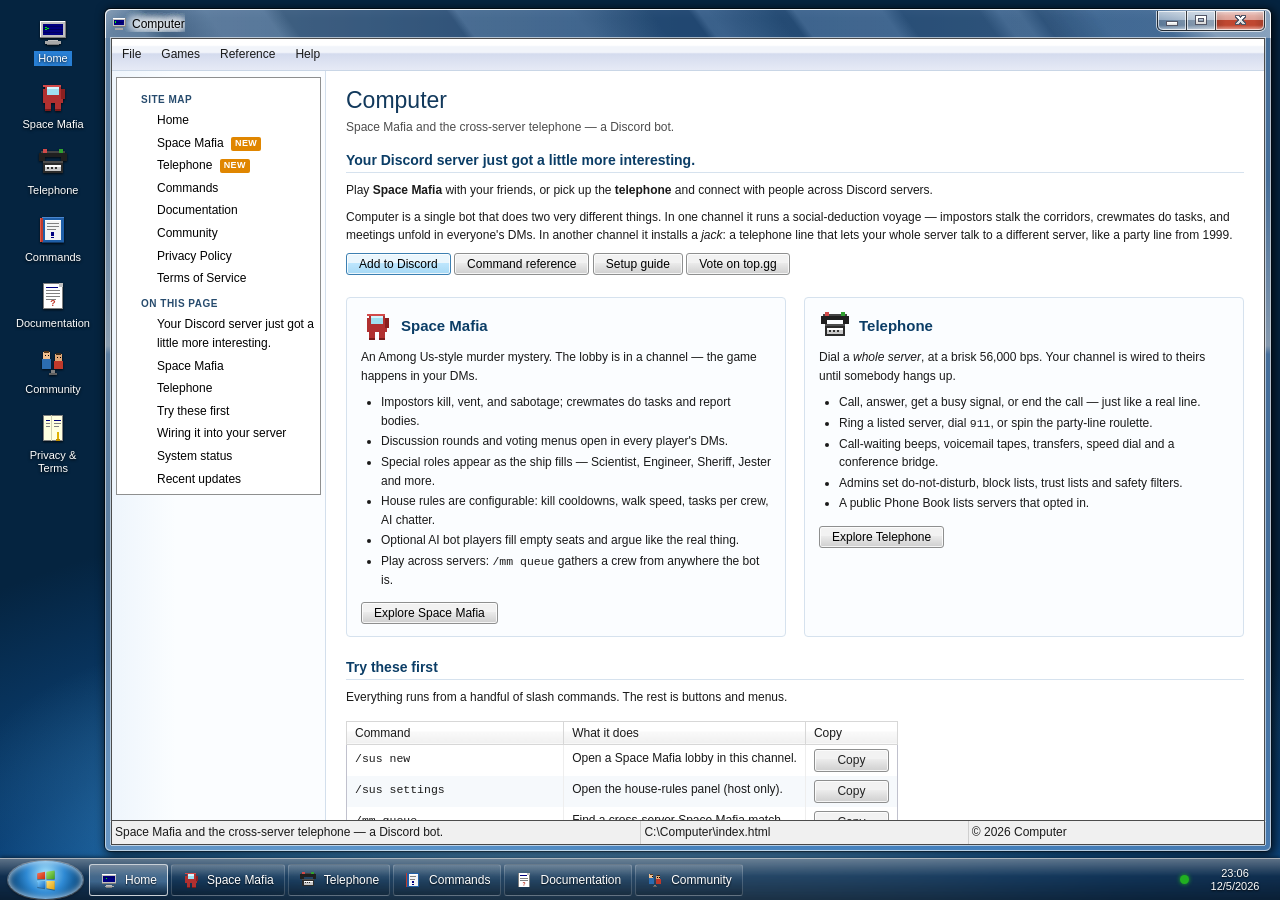
==== commit 4d816f0d: "Document cross-server matchmaking (/mm); fix command-filter section hiding /mm is now live on the bo" ====
--- a/index.html
+++ b/index.html
@@ -136,6 +136,7 @@
               <li>Special roles appear as the ship fills — Scientist, Engineer, Sheriff, Jester and more.</li>
               <li>House rules are configurable: kill cooldowns, walk speed, tasks per crew, AI chatter.</li>
               <li>Optional AI bot players fill empty seats and argue like the real thing.</li>
+              <li>Play across servers: <code>/mm queue</code> gathers a crew from anywhere the bot is.</li>
             </ul>
             <p class="feature-actions">
               <a class="btn" href="space-mafia.html">Explore Space Mafia</a>
@@ -179,6 +180,7 @@
             <tbody>
               <tr><td class="col-cmd"><code>/sus new</code></td><td>Open a Space Mafia lobby in this channel.</td><td><button class="btn" data-copy="/sus new">Copy</button></td></tr>
               <tr><td class="col-cmd"><code>/sus settings</code></td><td>Open the house-rules panel (host only).</td><td><button class="btn" data-copy="/sus settings">Copy</button></td></tr>
+              <tr><td class="col-cmd"><code>/mm queue</code></td><td>Find a cross-server Space Mafia match.</td><td><button class="btn" data-copy="/mm queue">Copy</button></td></tr>
               <tr><td class="col-cmd"><code>/phone menu</code></td><td>Open the cross-server switchboard.</td><td><button class="btn" data-copy="/phone menu">Copy</button></td></tr>
               <tr><td class="col-cmd"><code>/phone register channel:#jack</code></td><td>Install your server's telephone jack.</td><td><button class="btn" data-copy="/phone register channel:#jack">Copy</button></td></tr>
               <tr><td class="col-cmd"><code>/user call numero:#4271</code></td><td>Ring another player's ship phone.</td><td><button class="btn" data-copy="/user call numero:#4271">Copy</button></td></tr>
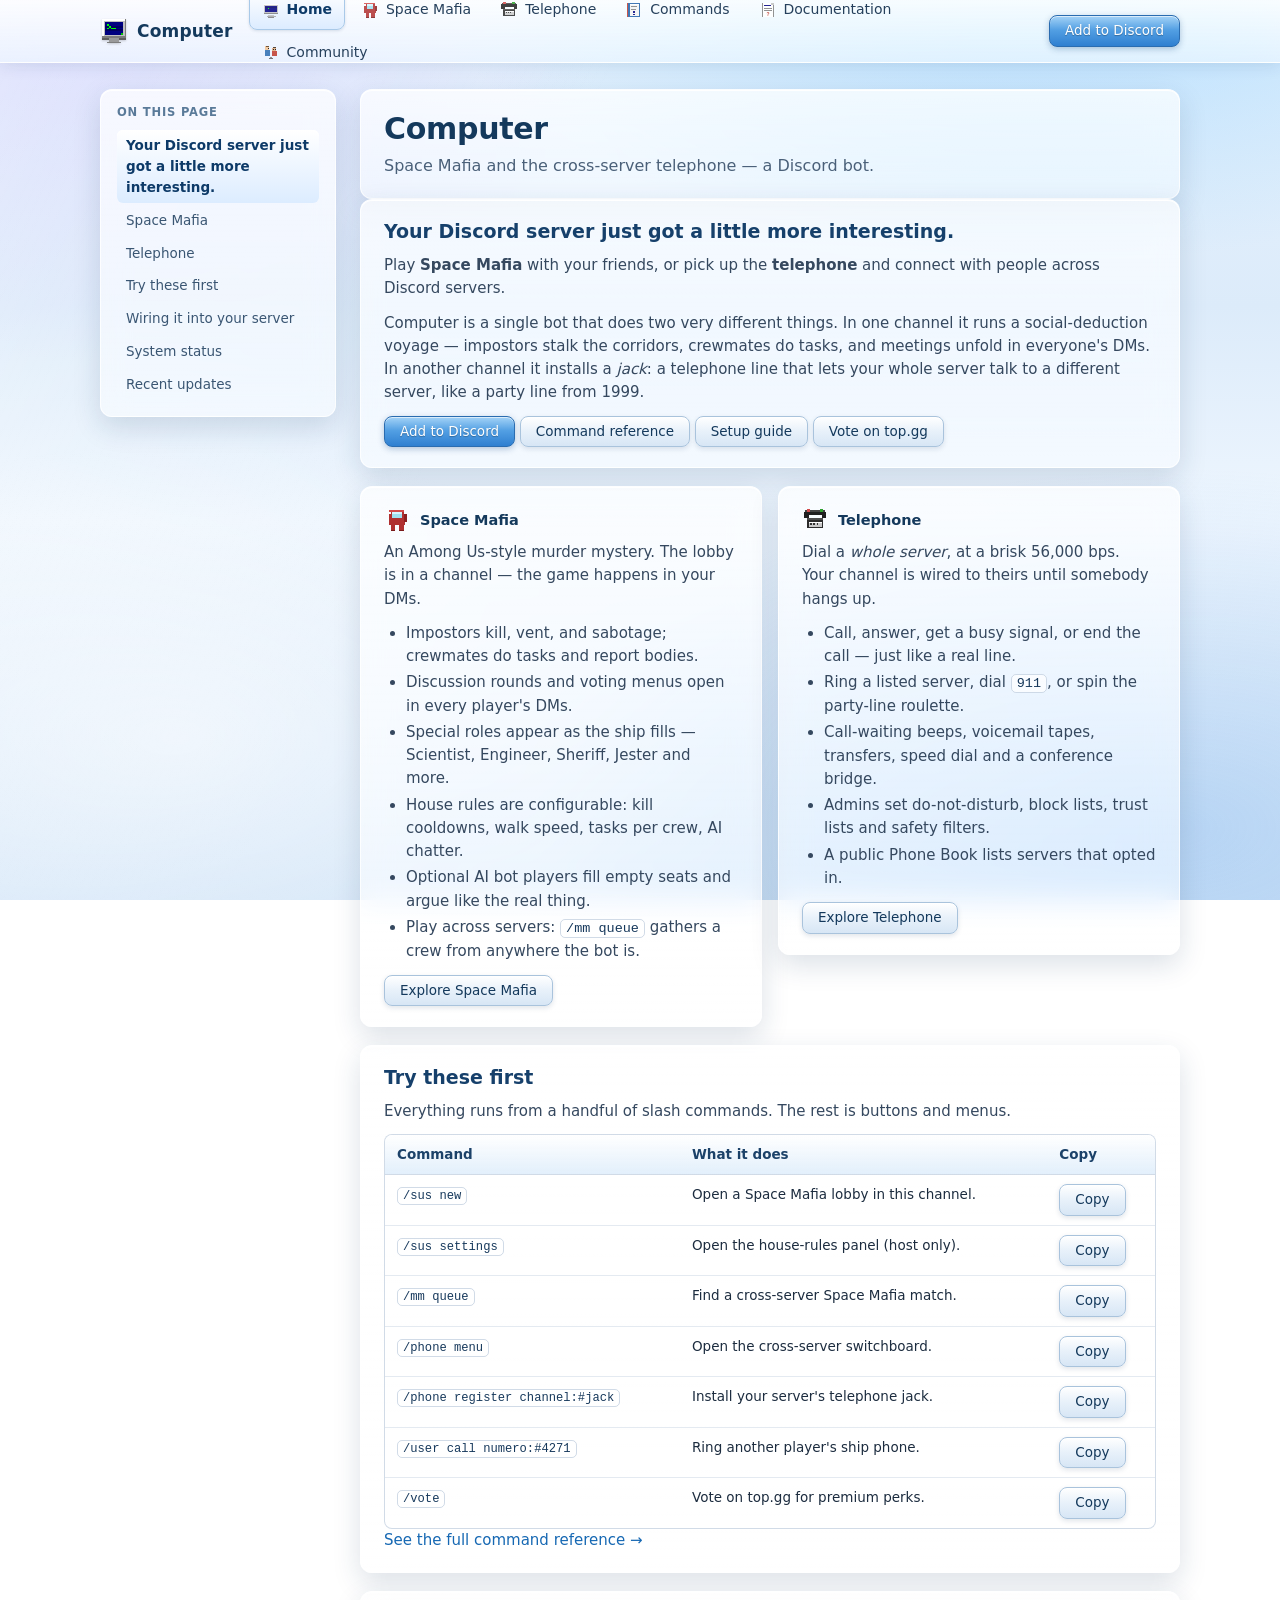
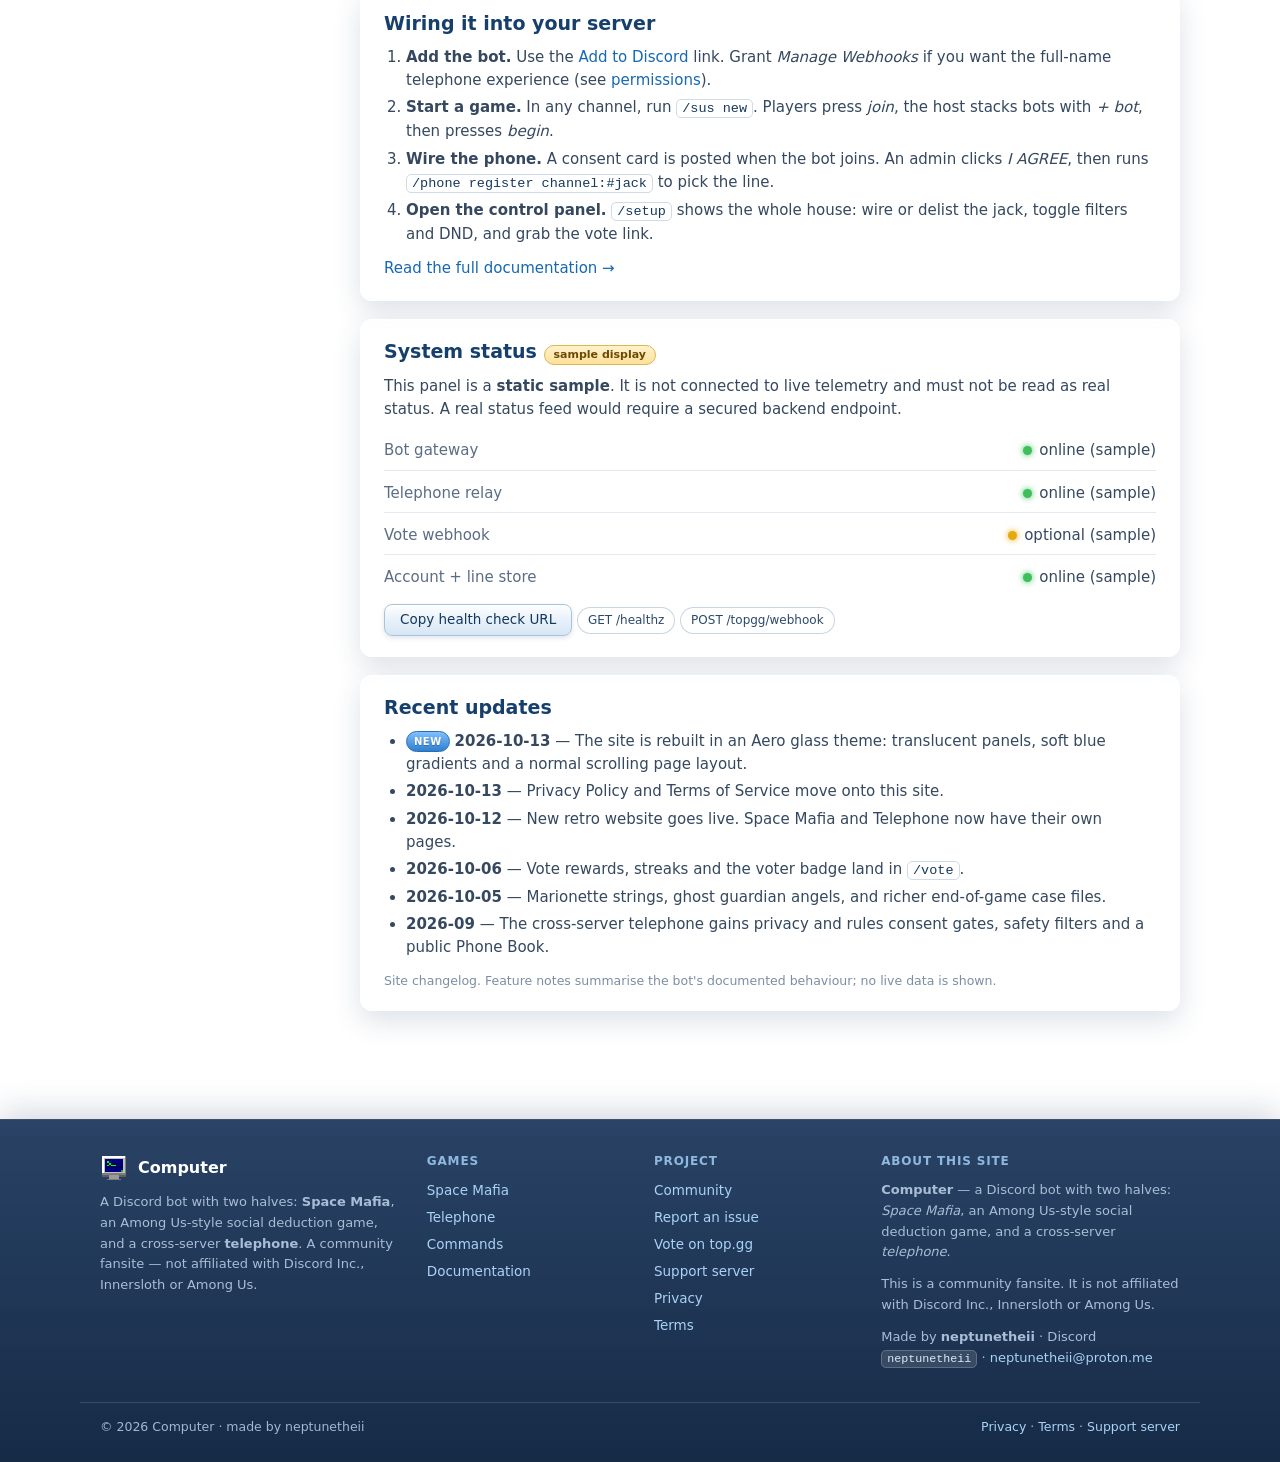
==== commit b3d6cbb7: "Rebuild the site as a real Aero-styled website Replace the Windows 7 desktop shell (taskbar, Start m" ====
--- a/index.html
+++ b/index.html
@@ -6,96 +6,53 @@
   <title>Computer — Space Mafia &amp; the cross-server telephone for Discord</title>
   <meta name="description" content="Computer is a Discord bot. Play Space Mafia (an Among Us-style social deduction game) or pick up the telephone and connect with people across Discord servers.">
   <link rel="icon" href="assets/img/favicon.svg" type="image/svg+xml">
-  <link rel="stylesheet" href="assets/vendor/7.css">
-  <link rel="stylesheet" href="assets/css/win7.css">
+  <link rel="stylesheet" href="assets/css/aero.css">
 </head>
 <body>
-<div class="desktop-scene" aria-hidden="true"></div>
 <a class="skip-link" href="#main">Skip to content</a>
-
-<nav class="desk-icons" aria-label="Desktop shortcuts">
-  <a class="dicon" href="index.html" aria-current="page"><img src="assets/img/icons/computer.svg" alt="" width="32" height="32"><span>Home</span></a>
-  <a class="dicon" href="space-mafia.html"><img src="assets/img/icons/crewmate.svg" alt="" width="32" height="32"><span>Space Mafia</span></a>
-  <a class="dicon" href="telephone.html"><img src="assets/img/icons/telephone.svg" alt="" width="32" height="32"><span>Telephone</span></a>
-  <a class="dicon" href="commands.html"><img src="assets/img/icons/book.svg" alt="" width="32" height="32"><span>Commands</span></a>
-  <a class="dicon" href="docs.html"><img src="assets/img/icons/help.svg" alt="" width="32" height="32"><span>Documentation</span></a>
-  <a class="dicon" href="community.html"><img src="assets/img/icons/people.svg" alt="" width="32" height="32"><span>Community</span></a>
-  <a class="dicon" href="privacy.html"><img src="assets/img/icons/notepad.svg" alt="" width="32" height="32"><span>Privacy &amp; Terms</span></a>
-</nav>
-
-<main class="window glass active is-bright app-window" id="app">
-  <div class="title-bar">
-    <div class="title-bar-text"><img class="win-icon" src="assets/img/icons/computer.svg" alt="">Computer</div>
-    <div class="title-bar-controls">
-      <button type="button" class="is-minimize" aria-label="Minimize" title="Minimize"></button>
-      <button type="button" class="is-maximize" aria-label="Maximize" title="Maximize"></button>
-      <button type="button" class="is-close" aria-label="Close" title="Close"></button>
+<div class="aero-bg" aria-hidden="true"></div>
+
+<header class="site-header">
+  <div class="wrap">
+    <a class="brand" href="index.html">
+      <img src="assets/img/logo.svg" alt="" width="28" height="28">
+      <span class="brand-name">Computer</span>
+    </a>
+    <nav class="site-nav" id="site-nav" aria-label="Primary">
+      <a class="nav-link is-current" href="index.html" aria-current="page"><img src="assets/img/icons/computer.svg" alt="" width="18" height="18"><span>Home</span></a>
+      <a class="nav-link" href="space-mafia.html"><img src="assets/img/icons/crewmate.svg" alt="" width="18" height="18"><span>Space Mafia</span></a>
+      <a class="nav-link" href="telephone.html"><img src="assets/img/icons/telephone.svg" alt="" width="18" height="18"><span>Telephone</span></a>
+      <a class="nav-link" href="commands.html"><img src="assets/img/icons/book.svg" alt="" width="18" height="18"><span>Commands</span></a>
+      <a class="nav-link" href="docs.html"><img src="assets/img/icons/help.svg" alt="" width="18" height="18"><span>Documentation</span></a>
+      <a class="nav-link" href="community.html"><img src="assets/img/icons/people.svg" alt="" width="18" height="18"><span>Community</span></a>
+    </nav>
+    <div class="header-cta">
+      <a class="btn btn-primary" href="https://discord.com/oauth2/authorize?client_id=1532049960693006376&permissions=4503599627683904&integration_type=0&scope=bot" rel="noopener">Add to Discord</a>
     </div>
-  </div>
-  <div class="window-body">
-    <ul role="menubar" class="can-hover app-menubar" aria-label="Application menu">
-        <li role="menuitem" tabindex="0" aria-haspopup="true">File
-          <ul role="menu">
-          <li role="menuitem"><a href="index.html">Home</a></li>
-          <li role="menuitem" class="has-divider"><a href="community.html">Community</a></li>
-          <li role="menuitem"><a href="https://discord.com/oauth2/authorize?client_id=1532049960693006376&permissions=4503599627683904&integration_type=0&scope=bot" rel="noopener">Add to Discord</a></li>
-          <li role="menuitem" class="has-divider"><a href="https://top.gg/bot/1532049960693006376" rel="noopener">Vote on top.gg</a></li>
-          <li role="menuitem"><a href="https://discord.gg/3ew2nxAjbC" rel="noopener">Support server</a></li>
-          </ul>
-        </li>
-        <li role="menuitem" tabindex="0" aria-haspopup="true">Games
-          <ul role="menu">
-          <li role="menuitem"><a href="space-mafia.html">Space Mafia</a></li>
-          <li role="menuitem"><a href="telephone.html">Telephone</a></li>
-          <li role="menuitem"><a href="telephone.html#tel-user">Ship phone</a></li>
-          </ul>
-        </li>
-        <li role="menuitem" tabindex="0" aria-haspopup="true">Reference
-          <ul role="menu">
-          <li role="menuitem"><a href="commands.html">Commands</a></li>
-          <li role="menuitem"><a href="docs.html">Documentation</a></li>
-          </ul>
-        </li>
-        <li role="menuitem" tabindex="0" aria-haspopup="true">Help
-          <ul role="menu">
-          <li role="menuitem"><a href="privacy.html">Privacy Policy</a></li>
-          <li role="menuitem" class="has-divider"><a href="terms.html">Terms of Service</a></li>
-          <li role="menuitem"><a href="https://github.com/notmicrosoft2000-cmd/computer/issues" rel="noopener">Report a bug</a></li>
-          <li role="menuitem"><a href="#about">About this site</a></li>
-          </ul>
-        </li>
-    </ul>
-    <div class="app-panes">
-      <nav class="app-nav" aria-label="Site navigation">
-        <ul class="tree-view has-container">
-          <li><span class="group-label">Site map</span>
-            <ul>
-      <li><a href="index.html" aria-current="page">Home</a></li>
-      <li><a href="space-mafia.html">Space Mafia</a> <span class="newflag">new</span></li>
-      <li><a href="telephone.html">Telephone</a> <span class="newflag">new</span></li>
-      <li><a href="commands.html">Commands</a></li>
-      <li><a href="docs.html">Documentation</a></li>
-      <li><a href="community.html">Community</a></li>
-      <li><a href="privacy.html">Privacy Policy</a></li>
-      <li><a href="terms.html">Terms of Service</a></li>
-            </ul>
-          </li>
-          <li><span class="group-label">On this page</span>
-            <ul>
-                <li><a href="#welcome-title">Your Discord server just got a little more interesting.</a></li>
-                <li><a href="#f-mafia">Space Mafia</a></li>
-                <li><a href="#f-phone">Telephone</a></li>
-                <li><a href="#preview-title">Try these first</a></li>
-                <li><a href="#setup-title">Wiring it into your server</a></li>
-                <li><a href="#status-title">System status</a></li>
-                <li><a href="#updates-title">Recent updates</a></li>
-            </ul>
-          </li>
-        </ul>
-      </nav>
-      <div class="app-content" id="main">
+    <button class="nav-toggle" type="button" aria-expanded="false" aria-controls="site-nav" aria-label="Toggle navigation">&#9776;</button>
+  </div>
+</header>
+
+<main id="main" class="wrap">
+  <div class="page-grid has-aside">
+    <aside class="page-aside" aria-label="On this page">
+      <p class="aside-title">On this page</p>
+      <ul class="toc">
+        <li><a href="#welcome-title">Your Discord server just got a little more interesting.</a></li>
+        <li><a href="#f-mafia">Space Mafia</a></li>
+        <li><a href="#f-phone">Telephone</a></li>
+        <li><a href="#preview-title">Try these first</a></li>
+        <li><a href="#setup-title">Wiring it into your server</a></li>
+        <li><a href="#status-title">System status</a></li>
+        <li><a href="#updates-title">Recent updates</a></li>
+      </ul>
+    </aside>
+    <article class="page-main">
+      <header class="page-head">
         <h1>Computer</h1>
         <p class="page-lead">Space Mafia and the cross-server telephone — a Discord bot.</p>
+      </header>
+
     <!-- ============================ welcome ============================ -->
     <section class="section" aria-labelledby="welcome-title">
       <div class="section-body">
@@ -232,7 +189,7 @@
       <div class="section-body">
         <h2 class="section-title" id="updates-title">Recent updates</h2>
         <ul>
-          <li><span class="newflag">new</span> <strong>2026-10-13</strong> — The site is rebuilt as a Windows&nbsp;7 desktop: glass windows, a taskbar, a Start menu and desktop shortcuts (7.css).</li>
+          <li><span class="newflag">new</span> <strong>2026-10-13</strong> — The site is rebuilt in an Aero glass theme: translucent panels, soft blue gradients and a normal scrolling page layout.</li>
           <li><strong>2026-10-13</strong> — Privacy Policy and Terms of Service move onto this site.</li>
           <li><strong>2026-10-12</strong> — New retro website goes live. Space Mafia and Telephone now have their own pages.</li>
           <li><strong>2026-10-06</strong> — Vote rewards, streaks and the voter badge land in <code>/vote</code>.</li>
@@ -244,104 +201,54 @@
     </section>
 
   
-      </div>
+      
+    </article>
+  </div>
+</main>
+
+<footer class="site-footer">
+  <div class="wrap footer-grid">
+    <div class="f-col">
+      <div class="f-brand"><img src="assets/img/logo.svg" alt=""><b>Computer</b></div>
+      <p class="f-blurb">A Discord bot with two halves: <strong>Space&nbsp;Mafia</strong>, an
+      Among&nbsp;Us-style social deduction game, and a cross-server <strong>telephone</strong>.
+      A community fansite &mdash; not affiliated with Discord&nbsp;Inc., Innersloth or Among&nbsp;Us.</p>
     </div>
-  </div>
-  <div class="status-bar">
-    <p class="status-bar-field">Space Mafia and the cross-server telephone — a Discord bot.</p>
-    <p class="status-bar-field">C:\Computer\index.html</p>
-    <p class="status-bar-field">&copy; <span data-year>2026</span> Computer</p>
-  </div>
-</main>
-
-<div class="startmenu" id="startmenu">
-  <div class="sm-user">Computer &mdash; neptunetheii</div>
-  <div class="sm-cols">
-    <div class="sm-programs" aria-label="Programs">
-      <p class="sm-head">Programs</p>
-          <a class="sm-link" href="index.html"><img src="assets/img/icons/computer.svg" alt=""><span>Home</span></a>
-          <a class="sm-link" href="space-mafia.html"><img src="assets/img/icons/crewmate.svg" alt=""><span>Space Mafia</span></a>
-          <a class="sm-link" href="telephone.html"><img src="assets/img/icons/telephone.svg" alt=""><span>Telephone</span></a>
-          <a class="sm-link" href="commands.html"><img src="assets/img/icons/book.svg" alt=""><span>Commands</span></a>
-          <a class="sm-link" href="docs.html"><img src="assets/img/icons/help.svg" alt=""><span>Documentation</span></a>
-          <a class="sm-link" href="community.html"><img src="assets/img/icons/people.svg" alt=""><span>Community</span></a>
+    <nav class="f-col" aria-label="Games">
+      <h4>Games</h4>
+      <ul>
+        <li><a href="space-mafia.html">Space Mafia</a></li>
+        <li><a href="telephone.html">Telephone</a></li>
+        <li><a href="commands.html">Commands</a></li>
+        <li><a href="docs.html">Documentation</a></li>
+      </ul>
+    </nav>
+    <nav class="f-col" aria-label="Project">
+      <h4>Project</h4>
+      <ul>
+        <li><a href="community.html">Community</a></li>
+        <li><a href="https://github.com/notmicrosoft2000-cmd/computer/issues" rel="noopener">Report an issue</a></li>
+        <li><a href="https://top.gg/bot/1532049960693006376" rel="noopener">Vote on top.gg</a></li>
+        <li><a href="https://discord.gg/3ew2nxAjbC" rel="noopener">Support server</a></li>
+        <li><a href="privacy.html">Privacy</a></li>
+        <li><a href="terms.html">Terms</a></li>
+      </ul>
+    </nav>
+    <div class="f-col" id="about">
+      <h4>About this site</h4>
+      <p><strong>Computer</strong> &mdash; a Discord bot with two halves: <em>Space Mafia</em>,
+      an Among&nbsp;Us-style social deduction game, and a cross-server <em>telephone</em>.</p>
+      <p>This is a community fansite. It is not affiliated with Discord&nbsp;Inc., Innersloth or Among&nbsp;Us.</p>
+      <p>Made by <strong>neptunetheii</strong> &middot; Discord <code>neptunetheii</code> &middot;
+      <a href="mailto:neptunetheii@proton.me">neptunetheii@proton.me</a></p>
     </div>
-    <div class="sm-places" aria-label="Places">
-      <p class="sm-head">Places</p>
-          <a class="sm-link" href="https://discord.com/oauth2/authorize?client_id=1532049960693006376&permissions=4503599627683904&integration_type=0&scope=bot" rel="noopener"><img src="assets/img/icons/computer.svg" alt=""><span>Add to Discord</span></a>
-          <a class="sm-link" href="https://discord.gg/3ew2nxAjbC" rel="noopener"><img src="assets/img/icons/people.svg" alt=""><span>Support server</span></a>
-          <a class="sm-link" href="https://top.gg/bot/1532049960693006376" rel="noopener"><img src="assets/img/icons/crewmate.svg" alt=""><span>Vote on top.gg</span></a>
-          <a class="sm-link" href="commands.html"><img src="assets/img/icons/book.svg" alt=""><span>Commands</span></a>
-          <a class="sm-link" href="docs.html"><img src="assets/img/icons/help.svg" alt=""><span>Help &amp; setup</span></a>
-          <a class="sm-link" href="#about"><img src="assets/img/icons/notepad.svg" alt=""><span>About this site</span></a>
-    </div>
-  </div>
-  <form class="sm-search" role="search" onsubmit="return false">
-    <input type="search" id="sm-search" placeholder="Search programs" aria-label="Search programs">
-  </form>
-  <p class="sm-empty" id="sm-empty" hidden>No programs match.</p>
-</div>
-
-<div class="taskbar">
-  <button class="start-orb" id="start-orb" type="button" aria-expanded="false" aria-controls="startmenu" title="Start">
-    <svg viewBox="0 0 48 48" aria-hidden="true" focusable="false"><defs><linearGradient id="w7r" x1="0" y1="0" x2="1" y2="1"><stop offset="0" stop-color="#ff7357"/><stop offset="1" stop-color="#c62f0c"/></linearGradient><linearGradient id="w7g" x1="0" y1="0" x2="1" y2="1"><stop offset="0" stop-color="#a6e86b"/><stop offset="1" stop-color="#3f9d1e"/></linearGradient><linearGradient id="w7b" x1="0" y1="0" x2="1" y2="1"><stop offset="0" stop-color="#7fd0ff"/><stop offset="1" stop-color="#1667c0"/></linearGradient><linearGradient id="w7y" x1="0" y1="0" x2="1" y2="1"><stop offset="0" stop-color="#ffe07a"/><stop offset="1" stop-color="#e0a10c"/></linearGradient></defs><path d="M5 9 L22 6 L22 22 L5 22 Z" fill="url(#w7r)"/><path d="M25 6 L43 3 L43 22 L25 22 Z" fill="url(#w7g)"/><path d="M5 26 L22 26 L22 42 L5 39 Z" fill="url(#w7b)"/><path d="M25 26 L43 26 L43 45 L25 42 Z" fill="url(#w7y)"/></svg>
-  </button>
-  <div class="task-buttons">
-    <a class="task-btn" href="index.html" aria-current="page" title="Home"><img src="assets/img/icons/computer.svg" alt="" width="18" height="18"><span>Home</span></a>
-    <a class="task-btn" href="space-mafia.html" title="Space Mafia"><img src="assets/img/icons/crewmate.svg" alt="" width="18" height="18"><span>Space Mafia</span></a>
-    <a class="task-btn" href="telephone.html" title="Telephone"><img src="assets/img/icons/telephone.svg" alt="" width="18" height="18"><span>Telephone</span></a>
-    <a class="task-btn" href="commands.html" title="Commands"><img src="assets/img/icons/book.svg" alt="" width="18" height="18"><span>Commands</span></a>
-    <a class="task-btn" href="docs.html" title="Documentation"><img src="assets/img/icons/help.svg" alt="" width="18" height="18"><span>Documentation</span></a>
-    <a class="task-btn" href="community.html" title="Community"><img src="assets/img/icons/people.svg" alt="" width="18" height="18"><span>Community</span></a>
-  </div>
-  <div class="tray" title="System tray">
-    <span class="status-dot ok" aria-hidden="true"></span>
-    <span class="tray-clock"><b id="tray-time">--:--</b><span class="tray-date" id="tray-date">&nbsp;</span></span>
-  </div>
-</div>
-
-<div class="window active is-bright" role="dialog" id="about" aria-labelledby="about-title" style="width:min(440px,94vw)">
-  <div class="title-bar">
-    <div class="title-bar-text" id="about-title">About Computer</div>
-    <div class="title-bar-controls">
-      <button type="button" class="is-close" aria-label="Close" data-dialog-close="about"></button>
-    </div>
-  </div>
-  <div class="window-body has-space">
-    <div class="dialog-body">
-      <img class="dialog-icon" src="assets/img/logo.svg" alt="">
-      <div>
-        <p><strong>Computer</strong> &mdash; a Discord bot with two halves: <em>Space Mafia</em>,
-        an Among&nbsp;Us-style social deduction game, and a cross-server <em>telephone</em>.</p>
-        <p>This is a community fansite. It is not affiliated with Discord Inc., Innersloth or Among Us.</p>
-        <p>Made by <strong>neptunetheii</strong> &middot; Discord <code>neptunetheii</code> &middot;
-        <a href="mailto:neptunetheii@proton.me">neptunetheii@proton.me</a></p>
-      </div>
-    </div>
-    <div class="dialog-actions">
-      <button type="button" class="default" data-dialog-close="about">OK</button>
-    </div>
-  </div>
-</div>
-
-<div class="window active is-bright" role="dialog" id="closed" aria-labelledby="closed-title" style="width:min(420px,94vw)">
-  <div class="title-bar">
-    <div class="title-bar-text" id="closed-title">Computer</div>
-    <div class="title-bar-controls">
-      <button type="button" class="is-close" aria-label="Close" data-dialog-close="closed"></button>
-    </div>
-  </div>
-  <div class="window-body has-space">
-    <div class="dialog-body">
-      <img class="dialog-icon" src="assets/img/icons/computer.svg" alt="">
-      <p style="margin:0">You can&rsquo;t close the Internet. Use the taskbar to switch windows, or
-      press OK to keep browsing.</p>
-    </div>
-    <div class="dialog-actions">
-      <button type="button" class="default" data-dialog-close="closed">OK</button>
-    </div>
-  </div>
-</div>
+  </div>
+  <div class="wrap footer-bottom">
+    <p>&copy; <span data-year>2026</span> Computer &middot; made by neptunetheii</p>
+    <p><a href="privacy.html">Privacy</a> &middot; <a href="terms.html">Terms</a> &middot;
+    <a href="https://discord.gg/3ew2nxAjbC" rel="noopener">Support server</a></p>
+  </div>
+</footer>
 
 <script src="assets/js/main.js" defer></script>
 </body>
--- a/assets/css/aero.css
+++ b/assets/css/aero.css
@@ -0,0 +1,789 @@
+/* ==========================================================================
+   COMPUTER — Aero theme
+   A normal, scrollable website wearing the Windows Aero visual language:
+   translucent glass, blue gradients, glossy highlights, soft shadows.
+   There is deliberately no fake desktop here — no taskbar, no Start menu,
+   no draggable windows. Just pages.
+   ========================================================================== */
+
+/* ------------------------------------------------------------- tokens ---- */
+:root {
+  --text: #1c2c3f;
+  --muted: #5b6d84;
+  --faint: #7c8ea4;
+  --link: #1668b3;
+  --link-hover: #0c4c88;
+  --blue: #2f7fd0;
+  --blue-deep: #1b5fa6;
+  --line: rgba(120, 150, 185, .34);
+  --glass: linear-gradient(180deg, rgba(255, 255, 255, .74), rgba(255, 255, 255, .5));
+  --glass-strong: linear-gradient(180deg, rgba(255, 255, 255, .88), rgba(238, 246, 255, .7));
+  --glass-border: rgba(255, 255, 255, .78);
+  --shadow: 0 10px 28px rgba(23, 52, 92, .15);
+  --shadow-sm: 0 4px 12px rgba(23, 52, 92, .12);
+  --radius: 12px;
+  --radius-sm: 8px;
+  --wrap: 1120px;
+  --header-h: 62px;
+  --font: "Segoe UI", "Segoe UI Variable", system-ui, -apple-system, Roboto,
+          "Helvetica Neue", Arial, sans-serif;
+  --mono: "Cascadia Mono", Consolas, "SF Mono", ui-monospace, Menlo, monospace;
+}
+
+/* --------------------------------------------------------------- base ---- */
+*, *::before, *::after { box-sizing: border-box; }
+
+html { -webkit-text-size-adjust: 100%; }
+
+body {
+  margin: 0;
+  min-height: 100vh;
+  font-family: var(--font);
+  font-size: 15px;
+  line-height: 1.55;
+  color: var(--text);
+  background:
+    radial-gradient(1100px 620px at 82% -12%, rgba(126, 200, 255, .62), transparent 60%),
+    radial-gradient(900px 560px at 6% 4%, rgba(178, 160, 255, .30), transparent 58%),
+    linear-gradient(180deg, #e9f4fe 0%, #dcebfa 34%, #eef6fe 58%, #d4e6f8 100%);
+  background-attachment: fixed;
+}
+
+/* a soft, fixed aurora layer for depth */
+.aero-bg {
+  position: fixed;
+  inset: 0;
+  z-index: -1;
+  pointer-events: none;
+  background:
+    radial-gradient(760px 420px at 14% 82%, rgba(255, 255, 255, .5), transparent 70%),
+    radial-gradient(900px 500px at 92% 92%, rgba(120, 175, 235, .35), transparent 72%),
+    linear-gradient(115deg, rgba(255, 255, 255, .28) 0%, rgba(255, 255, 255, 0) 38%);
+}
+
+img { max-width: 100%; height: auto; }
+
+a { color: var(--link); text-decoration: none; }
+a:hover { color: var(--link-hover); text-decoration: underline; }
+
+:focus-visible {
+  outline: 2px solid #63b0f0;
+  outline-offset: 2px;
+  border-radius: 4px;
+}
+
+::selection { background: rgba(90, 163, 230, .35); }
+
+h1, h2, h3, h4 { color: #14395c; line-height: 1.25; }
+h1 { font-size: 30px; font-weight: 600; letter-spacing: -.01em; margin: 0 0 6px; }
+h2 { font-size: 19px; font-weight: 600; margin: 0 0 10px; }
+h3 { font-size: 14.5px; font-weight: 600; margin: 14px 0 6px; }
+
+p { margin: 0 0 11px; }
+p:last-child { margin-bottom: 0; }
+
+code {
+  font-family: var(--mono);
+  font-size: .9em;
+  color: #17395c;
+  background: rgba(255, 255, 255, .7);
+  border: 1px solid var(--line);
+  border-radius: 5px;
+  padding: 1px 5px;
+  white-space: nowrap;
+}
+
+mark { background: rgba(255, 224, 122, .6); border-radius: 3px; padding: 0 3px; }
+
+pre {
+  margin: 12px 0;
+  padding: 13px 15px;
+  overflow-x: auto;
+  border-radius: var(--radius-sm);
+  border: 1px solid var(--line);
+  background: linear-gradient(180deg, rgba(255, 255, 255, .82), rgba(236, 245, 254, .72));
+  box-shadow: inset 0 1px 0 #fff;
+  font-family: var(--mono);
+  font-size: 13px;
+  line-height: 1.5;
+  color: #1b3a5c;
+}
+pre code {
+  background: none;
+  border: 0;
+  padding: 0;
+  color: inherit;
+  white-space: pre;
+  font-size: inherit;
+}
+
+.wrap {
+  max-width: var(--wrap);
+  margin: 0 auto;
+  padding-left: 20px;
+  padding-right: 20px;
+}
+
+.skip-link {
+  position: absolute;
+  left: 12px;
+  top: -60px;
+  z-index: 100;
+  background: #fff;
+  color: #14395c;
+  border: 1px solid var(--line);
+  border-radius: 8px;
+  padding: 8px 14px;
+  box-shadow: var(--shadow-sm);
+  transition: top .15s ease;
+}
+.skip-link:focus { top: 12px; text-decoration: none; }
+
+[hidden] { display: none !important; }
+
+/* ------------------------------------------------------------- header ---- */
+.site-header {
+  position: sticky;
+  top: 0;
+  z-index: 50;
+  background: var(--glass-strong);
+  -webkit-backdrop-filter: blur(18px) saturate(1.5);
+  backdrop-filter: blur(18px) saturate(1.5);
+  border-bottom: 1px solid rgba(255, 255, 255, .7);
+  box-shadow: 0 2px 16px rgba(23, 52, 92, .12);
+}
+
+.site-header .wrap {
+  display: flex;
+  align-items: center;
+  gap: 16px;
+  height: var(--header-h);
+}
+
+.brand {
+  display: inline-flex;
+  align-items: center;
+  gap: 9px;
+  flex: 0 0 auto;
+  text-decoration: none;
+  color: #14395c;
+}
+.brand:hover { text-decoration: none; color: #0d2c49; }
+.brand img { width: 28px; height: 28px; filter: drop-shadow(0 1px 1px rgba(0, 0, 0, .18)); }
+.brand-name { font-size: 17px; font-weight: 700; letter-spacing: .01em; }
+.brand-sub { font-size: 11px; color: var(--faint); margin-left: 2px; }
+
+.site-nav {
+  display: flex;
+  align-items: center;
+  gap: 3px;
+  margin-left: auto;
+  flex-wrap: wrap;
+}
+
+.nav-link {
+  display: inline-flex;
+  align-items: center;
+  gap: 7px;
+  padding: 8px 12px;
+  border-radius: 8px;
+  border: 1px solid transparent;
+  color: #26405c;
+  font-size: 14px;
+  text-decoration: none;
+  white-space: nowrap;
+}
+.nav-link img { width: 18px; height: 18px; opacity: .85; }
+.nav-link:hover {
+  text-decoration: none;
+  color: #0f3153;
+  background: rgba(255, 255, 255, .7);
+  border-color: rgba(255, 255, 255, .9);
+  box-shadow: inset 0 1px 0 #fff, var(--shadow-sm);
+}
+.nav-link.is-current {
+  color: #0d3a68;
+  font-weight: 600;
+  background: linear-gradient(180deg, #ffffff, #dcecff);
+  border-color: #a9c9e8;
+  box-shadow: inset 0 1px 0 #fff, 0 1px 3px rgba(23, 52, 92, .14);
+}
+
+.header-cta { margin-left: 6px; flex: 0 0 auto; }
+
+.nav-toggle {
+  display: none;
+  margin-left: auto;
+  width: 40px;
+  height: 36px;
+  border-radius: 8px;
+  border: 1px solid #a9c3dc;
+  background: linear-gradient(180deg, #fff, #e2edf8);
+  box-shadow: inset 0 1px 0 #fff, var(--shadow-sm);
+  color: #1c3f63;
+  font-size: 18px;
+  line-height: 1;
+  cursor: pointer;
+}
+
+/* ------------------------------------------------------------ buttons ---- */
+.btn {
+  display: inline-flex;
+  align-items: center;
+  gap: 7px;
+  font: inherit;
+  font-size: 13.5px;
+  line-height: 1;
+  padding: 8px 15px;
+  border-radius: 8px;
+  color: #14395c;
+  background: linear-gradient(180deg, #ffffff, #e8f1fa 49%, #d7e6f5);
+  border: 1px solid #a9c3dc;
+  box-shadow: inset 0 1px 0 rgba(255, 255, 255, .95), 0 2px 5px rgba(23, 52, 92, .13);
+  cursor: pointer;
+  text-decoration: none;
+  transition: background .14s ease, box-shadow .14s ease, border-color .14s ease;
+}
+.btn:hover {
+  text-decoration: none;
+  background: linear-gradient(180deg, #ffffff, #eef7ff 49%, #cfe6fb);
+  border-color: #7fb4e0;
+}
+.btn:active { box-shadow: inset 0 2px 5px rgba(23, 52, 92, .22); }
+
+.btn-primary {
+  color: #fff;
+  text-shadow: 0 1px 1px rgba(0, 0, 0, .28);
+  background: linear-gradient(180deg, #a4d3f7, #529fe3 47%, #2f7fd0);
+  border-color: #2a6cb0;
+  box-shadow: inset 0 1px 0 rgba(255, 255, 255, .6), 0 2px 6px rgba(20, 70, 130, .3);
+}
+.btn-primary:hover {
+  background: linear-gradient(180deg, #bce0fb, #65aeea 47%, #2b7ac9);
+  border-color: #245f9f;
+}
+
+/* --------------------------------------------------------------- cards --- */
+.section-body,
+.page-head {
+  background: var(--glass);
+  -webkit-backdrop-filter: blur(15px) saturate(1.25);
+  backdrop-filter: blur(15px) saturate(1.25);
+  border: 1px solid var(--glass-border);
+  border-radius: var(--radius);
+  box-shadow: var(--shadow), inset 0 1px 0 rgba(255, 255, 255, .95);
+  padding: 20px 23px;
+}
+
+/* panels nested inside a card stay flat so cards never stack on cards */
+.section-body .section-body {
+  background: rgba(255, 255, 255, .42);
+  -webkit-backdrop-filter: none;
+  backdrop-filter: none;
+  border: 1px solid rgba(255, 255, 255, .6);
+  border-radius: var(--radius-sm);
+  box-shadow: inset 0 1px 0 rgba(255, 255, 255, .85);
+  padding: 15px 17px;
+}
+
+.group { margin-top: 0; }
+.group[role="tabpanel"] { margin-top: 10px; }
+
+.page-main > .section { margin: 0 0 18px; }
+.page-main > .section:last-child { margin-bottom: 0; }
+
+.section-title { color: #16406b; }
+
+.panel-copy { color: #35485f; }
+
+.page-lead {
+  font-size: 16px;
+  color: #4a6079;
+  margin: 0;
+}
+
+.feature-head { display: flex; align-items: center; gap: 10px; margin-bottom: 8px; }
+.feature-icon { width: 26px; height: 26px; }
+.feature-head h3, .feature-head h2 { margin: 0; }
+.feature-actions { margin-top: 12px; display: flex; flex-wrap: wrap; gap: 8px; }
+
+.grid-2 {
+  display: grid;
+  grid-template-columns: 1fr 1fr;
+  gap: 16px;
+  align-items: start;
+}
+
+ul, ol { margin: 0 0 11px; padding-left: 22px; }
+li { margin: 4px 0; color: #35485f; }
+ul.tight li { margin: 3px 0; }
+
+/* -------------------------------------------------------------- aside ---- */
+.page-grid {
+  display: block;
+  padding-top: 26px;
+  padding-bottom: 60px;
+}
+.page-grid.has-aside {
+  display: grid;
+  grid-template-columns: 236px minmax(0, 1fr);
+  gap: 24px;
+  align-items: start;
+}
+.page-main { min-width: 0; }
+
+.page-aside {
+  position: sticky;
+  top: calc(var(--header-h) + 16px);
+  max-height: calc(100vh - var(--header-h) - 32px);
+  overflow: auto;
+  background: var(--glass);
+  -webkit-backdrop-filter: blur(14px) saturate(1.2);
+  backdrop-filter: blur(14px) saturate(1.2);
+  border: 1px solid var(--glass-border);
+  border-radius: var(--radius);
+  box-shadow: var(--shadow), inset 0 1px 0 rgba(255, 255, 255, .95);
+  padding: 14px 16px;
+}
+.aside-title {
+  margin: 0 0 8px;
+  font-size: 11.5px;
+  font-weight: 700;
+  letter-spacing: .07em;
+  text-transform: uppercase;
+  color: #5a7a99;
+}
+.toc { list-style: none; margin: 0; padding: 0; }
+.toc li { margin: 2px 0; }
+.toc a {
+  display: block;
+  padding: 5px 9px;
+  border-radius: 6px;
+  font-size: 13.5px;
+  color: #3a5673;
+  text-decoration: none;
+}
+.toc a:hover { background: rgba(255, 255, 255, .75); color: #0f3153; text-decoration: none; }
+.toc a.is-active {
+  background: linear-gradient(180deg, #ffffff, #dcecff);
+  color: #0d3a68;
+  font-weight: 600;
+  box-shadow: inset 0 1px 0 #fff;
+}
+
+/* ------------------------------------------------------------- tables ---- */
+.table-scroll {
+  overflow-x: auto;
+  border-radius: var(--radius-sm);
+  border: 1px solid var(--line);
+  background: rgba(255, 255, 255, .4);
+}
+.doc-table {
+  width: 100%;
+  border-collapse: collapse;
+  font-size: 13.5px;
+}
+.doc-table thead th {
+  text-align: left;
+  padding: 9px 12px;
+  color: #1c4269;
+  font-weight: 600;
+  background: linear-gradient(180deg, rgba(255, 255, 255, .95), rgba(224, 238, 251, .92));
+  border-bottom: 1px solid var(--line);
+  white-space: nowrap;
+}
+.doc-table tbody td {
+  padding: 9px 12px;
+  vertical-align: top;
+  border-bottom: 1px solid rgba(120, 150, 185, .2);
+}
+.doc-table tbody tr:last-child td { border-bottom: 0; }
+.doc-table tbody tr:nth-child(even) { background: rgba(255, 255, 255, .4); }
+.doc-table tbody tr:hover { background: rgba(210, 232, 255, .55); }
+.doc-table .col-cmd { white-space: nowrap; }
+.doc-table code { white-space: nowrap; }
+
+/* ---------------------------------------------------------- little bits -- */
+.newflag {
+  display: inline-block;
+  font-size: 10px;
+  font-weight: 700;
+  letter-spacing: .05em;
+  text-transform: uppercase;
+  color: #fff;
+  padding: 2px 7px;
+  border-radius: 20px;
+  vertical-align: middle;
+  background: linear-gradient(180deg, #7fc0ff, #2f7fd0);
+  border: 1px solid #2a6cb0;
+  text-shadow: 0 1px 1px rgba(0, 0, 0, .25);
+}
+.tag {
+  display: inline-block;
+  font-size: 12px;
+  color: #2b4a6b;
+  padding: 3px 10px;
+  margin: 2px 0;
+  border-radius: 20px;
+  background: rgba(255, 255, 255, .72);
+  border: 1px solid rgba(120, 150, 185, .4);
+  box-shadow: inset 0 1px 0 #fff;
+}
+.sample-flag {
+  display: inline-block;
+  font-size: 11px;
+  font-weight: 600;
+  color: #6a4a06;
+  padding: 2px 9px;
+  border-radius: 20px;
+  background: linear-gradient(180deg, #fff2cf, #ffe09a);
+  border: 1px solid #e0b64c;
+}
+.smallprint { font-size: 12.5px; color: var(--faint); }
+.phase-note { font-size: 12.5px; color: var(--faint); margin-top: 10px; }
+
+.role-chip {
+  display: inline-block;
+  font-size: 12.5px;
+  font-weight: 600;
+  padding: 3px 11px;
+  margin: 2px 6px 2px 0;
+  border-radius: 20px;
+  box-shadow: inset 0 1px 0 rgba(255, 255, 255, .7);
+}
+.role-chip.crew {
+  color: #0b4a7a;
+  background: linear-gradient(180deg, #d4ecff, #9ccdf5);
+  border: 1px solid #7db8e6;
+}
+.role-chip.imp {
+  color: #7a1020;
+  background: linear-gradient(180deg, #ffd9df, #f5a6b4);
+  border: 1px solid #e08a9a;
+}
+
+.status-list { list-style: none; margin: 10px 0 0; padding: 0; }
+.status-list li {
+  display: flex;
+  justify-content: space-between;
+  gap: 12px;
+  padding: 7px 0;
+  border-bottom: 1px solid rgba(120, 150, 185, .2);
+}
+.status-list li:last-child { border-bottom: 0; }
+.st-label { color: var(--muted); }
+.status-dot {
+  display: inline-block;
+  width: 9px;
+  height: 9px;
+  border-radius: 50%;
+  margin-right: 7px;
+  vertical-align: middle;
+  box-shadow: 0 0 6px currentColor;
+}
+.status-dot.ok { background: #3fbf5a; color: #3fbf5a; }
+.status-dot.warn { background: #e6a90c; color: #e6a90c; }
+
+/* --------------------------------------------------------------- slots --- */
+.slots {
+  display: grid;
+  grid-template-columns: repeat(auto-fill, minmax(104px, 1fr));
+  gap: 10px;
+  margin: 12px 0;
+}
+.slot {
+  padding: 10px 8px;
+  text-align: center;
+  border-radius: var(--radius-sm);
+  border: 1px solid rgba(255, 255, 255, .75);
+  background: rgba(255, 255, 255, .6);
+  box-shadow: inset 0 1px 0 rgba(255, 255, 255, .9);
+}
+.slot b { display: block; font-size: 13px; color: #1c3f63; }
+.slot small { font-size: 11px; color: var(--muted); }
+.slot.crew {
+  background: linear-gradient(180deg, rgba(212, 236, 255, .92), rgba(168, 213, 250, .72));
+  border-color: #9ec8ea;
+}
+.slot.imp {
+  background: linear-gradient(180deg, rgba(255, 216, 222, .92), rgba(248, 168, 182, .74));
+  border-color: #e79aa8;
+}
+.slot.empty {
+  background: rgba(255, 255, 255, .3);
+  border-style: dashed;
+  border-color: rgba(120, 150, 185, .5);
+  opacity: .85;
+}
+
+/* --------------------------------------------------------------- votes --- */
+.vote-box { display: grid; gap: 8px; margin: 12px 0; }
+.vote-item {
+  display: flex;
+  justify-content: space-between;
+  align-items: center;
+  gap: 12px;
+  padding: 9px 14px;
+  border-radius: var(--radius-sm);
+  background: rgba(255, 255, 255, .62);
+  border: 1px solid rgba(255, 255, 255, .8);
+  box-shadow: inset 0 1px 0 #fff;
+}
+.tally { font-weight: 600; color: #1c4a78; white-space: nowrap; }
+
+/* ---------------------------------------------------------------- tabs --- */
+.phase-tabs {
+  display: flex;
+  flex-wrap: wrap;
+  gap: 4px;
+  list-style: none;
+  margin: 10px 0 0;
+  padding: 0;
+  border-bottom: 1px solid var(--line);
+}
+.phase-tabs [role="tab"] { margin: 0; }
+.phase-tabs [role="tab"] a {
+  display: block;
+  padding: 8px 16px;
+  border-radius: 9px 9px 0 0;
+  border: 1px solid transparent;
+  border-bottom: 0;
+  color: #2f4a68;
+  font-size: 13.5px;
+  text-decoration: none;
+}
+.phase-tabs [role="tab"] a:hover { background: rgba(255, 255, 255, .6); text-decoration: none; }
+.phase-tabs [role="tab"][aria-selected="true"] a {
+  background: linear-gradient(180deg, #ffffff, #e9f3ff);
+  border-color: rgba(190, 214, 238, .9);
+  color: #12467a;
+  font-weight: 600;
+  box-shadow: inset 0 -2px 0 var(--blue), inset 0 1px 0 #fff;
+}
+
+/* --------------------------------------------------------------- phone --- */
+.phone {
+  margin-top: 4px;
+  padding: 15px;
+  border-radius: var(--radius);
+  background: linear-gradient(180deg, rgba(255, 255, 255, .72), rgba(228, 239, 252, .58));
+  border: 1px solid rgba(255, 255, 255, .85);
+  box-shadow: inset 0 1px 0 #fff, var(--shadow-sm);
+}
+.lcd {
+  margin-bottom: 12px;
+  padding: 11px 13px;
+  border-radius: var(--radius-sm);
+  border: 1px solid #06170f;
+  background: linear-gradient(180deg, #123a29, #0a2418);
+  color: #86ffb8;
+  font-family: var(--mono);
+  box-shadow: inset 0 2px 10px rgba(0, 0, 0, .65), 0 1px 0 rgba(255, 255, 255, .5);
+}
+.lcd-status {
+  display: flex;
+  justify-content: space-between;
+  font-size: 13px;
+  letter-spacing: .06em;
+  text-transform: uppercase;
+}
+.lcd-timer { color: #b8ffd6; }
+.lcd-dest {
+  margin-top: 7px;
+  min-height: 26px;
+  font-size: 19px;
+  letter-spacing: .04em;
+  word-break: break-all;
+}
+.phone-card.ring-anim .lcd { animation: lcd-ring .5s steps(2, end) 6; }
+@keyframes lcd-ring {
+  50% { background: linear-gradient(180deg, #1c5c40, #0d3323); color: #ecffef; }
+}
+
+.keypad {
+  display: grid;
+  grid-template-columns: repeat(3, 1fr);
+  gap: 8px;
+  max-width: 236px;
+  margin: 0 auto 12px;
+}
+.keypad button {
+  font: inherit;
+  font-size: 16px;
+  padding: 10px 0;
+  border-radius: var(--radius-sm);
+  cursor: pointer;
+  color: #1c3f63;
+  border: 1px solid #a9c3dc;
+  background: linear-gradient(180deg, #ffffff, #e2edf8);
+  box-shadow: inset 0 1px 0 #fff, 0 2px 4px rgba(23, 52, 92, .13);
+}
+.keypad button:hover { background: linear-gradient(180deg, #ffffff, #d5e8fa); }
+.keypad button:active { box-shadow: inset 0 2px 5px rgba(23, 52, 92, .22); }
+
+.phone-actions { display: flex; flex-wrap: wrap; gap: 8px; justify-content: center; margin-bottom: 4px; }
+
+/* --------------------------------------------------------------- forms --- */
+.field-row { display: flex; gap: 8px; align-items: center; flex-wrap: wrap; }
+.field-row-stacked { display: flex; flex-direction: column; gap: 5px; }
+label { font-size: 12.5px; color: #4a6079; }
+
+input[type="text"],
+input[type="search"] {
+  font: inherit;
+  font-size: 13.5px;
+  padding: 8px 11px;
+  border-radius: var(--radius-sm);
+  border: 1px solid #a9c3dc;
+  background: rgba(255, 255, 255, .9);
+  color: #1c2b3a;
+  box-shadow: inset 0 1px 2px rgba(23, 52, 92, .12);
+  min-width: 0;
+}
+input[type="text"]:focus,
+input[type="search"]:focus {
+  outline: none;
+  border-color: #5aa3e6;
+  box-shadow: 0 0 0 3px rgba(90, 163, 230, .35), inset 0 1px 2px rgba(23, 52, 92, .12);
+}
+
+/* -------------------------------------------------------------- callouts -- */
+.box { border-radius: var(--radius-sm); padding: 13px 15px; margin: 12px 0; }
+.box.warn {
+  color: #5c4308;
+  background: linear-gradient(180deg, rgba(255, 246, 223, .9), rgba(255, 236, 193, .68));
+  border: 1px solid rgba(230, 180, 80, .75);
+  border-left: 4px solid #e0a10c;
+}
+.box.warn strong { color: #6a4a06; }
+
+/* ---------------------------------------------------------- details/docs -- */
+.doc {
+  margin: 9px 0;
+  border-radius: var(--radius-sm);
+  border: 1px solid rgba(255, 255, 255, .72);
+  background: rgba(255, 255, 255, .55);
+  box-shadow: inset 0 1px 0 rgba(255, 255, 255, .9);
+  overflow: hidden;
+}
+.doc > summary {
+  position: relative;
+  padding: 11px 15px 11px 33px;
+  cursor: pointer;
+  font-weight: 600;
+  color: #1c4269;
+  list-style: none;
+}
+.doc > summary::-webkit-details-marker { display: none; }
+.doc > summary::before {
+  content: "\25B8";
+  position: absolute;
+  left: 13px;
+  color: var(--blue);
+  transition: transform .15s ease;
+}
+.doc[open] > summary::before { content: "\25BE"; }
+.doc-inner { padding: 0 15px 13px 33px; color: #35485f; }
+
+.steps { margin: 8px 0; padding-left: 22px; }
+.steps li { margin: 7px 0; }
+.legal { line-height: 1.62; }
+.legal h2 { margin-top: 4px; }
+
+.nf-code {
+  font-family: var(--mono);
+  font-size: 30px;
+  font-weight: 700;
+  color: #1c4269;
+  letter-spacing: .02em;
+  margin: 2px 0 10px;
+}
+
+/* -------------------------------------------------------------- footer --- */
+.site-footer {
+  margin-top: 48px;
+  color: #cfe0f2;
+  background: linear-gradient(180deg, rgba(28, 55, 92, .94), rgba(17, 38, 66, .98));
+  border-top: 1px solid rgba(255, 255, 255, .18);
+  box-shadow: 0 -8px 30px rgba(23, 52, 92, .18);
+}
+.footer-grid {
+  display: grid;
+  grid-template-columns: 1.5fr 1fr 1fr 1.5fr;
+  gap: 28px;
+  padding-top: 34px;
+  padding-bottom: 34px;
+}
+.site-footer a { color: #a9d2f7; }
+.site-footer a:hover { color: #ffffff; }
+.f-brand { display: flex; align-items: center; gap: 10px; margin-bottom: 10px; }
+.f-brand img { width: 28px; height: 28px; }
+.f-brand b { color: #fff; font-size: 16px; }
+.f-blurb { font-size: 13px; color: #a9bdd6; line-height: 1.6; }
+.f-col h4 {
+  margin: 0 0 11px;
+  font-size: 12px;
+  font-weight: 700;
+  letter-spacing: .07em;
+  text-transform: uppercase;
+  color: #8fb8e0;
+}
+.f-col ul { list-style: none; margin: 0; padding: 0; }
+.f-col li { margin: 6px 0; font-size: 13.5px; }
+#about p { font-size: 13px; color: #a9bdd6; line-height: 1.6; }
+#about code { color: #dbeafb; background: rgba(255, 255, 255, .12); border-color: rgba(255, 255, 255, .2); }
+
+.footer-bottom {
+  display: flex;
+  flex-wrap: wrap;
+  justify-content: space-between;
+  gap: 10px;
+  padding-top: 14px;
+  padding-bottom: 18px;
+  border-top: 1px solid rgba(255, 255, 255, .14);
+  font-size: 12.5px;
+  color: #9fb8d4;
+}
+
+/* ---------------------------------------------------------- responsive --- */
+@media (max-width: 940px) {
+  .nav-toggle { display: inline-flex; align-items: center; justify-content: center; }
+  .site-nav {
+    position: absolute;
+    left: 0;
+    right: 0;
+    top: var(--header-h);
+    display: none;
+    flex-direction: column;
+    align-items: stretch;
+    gap: 2px;
+    margin: 0;
+    padding: 10px 14px 14px;
+    background: var(--glass-strong);
+    -webkit-backdrop-filter: blur(18px) saturate(1.5);
+    backdrop-filter: blur(18px) saturate(1.5);
+    border-bottom: 1px solid rgba(255, 255, 255, .7);
+    box-shadow: 0 14px 26px rgba(23, 52, 92, .16);
+  }
+  .site-nav.open { display: flex; }
+  .nav-link { padding: 10px 12px; }
+  .header-cta { margin-left: 0; }
+}
+
+@media (max-width: 860px) {
+  .page-grid.has-aside { grid-template-columns: 1fr; }
+  .page-aside { position: static; }
+  .grid-2 { grid-template-columns: 1fr; }
+  .footer-grid { grid-template-columns: 1fr 1fr; }
+}
+
+@media (max-width: 620px) {
+  h1 { font-size: 25px; }
+  .section-body, .page-head { padding: 16px 16px; }
+  .footer-grid { grid-template-columns: 1fr; gap: 20px; }
+  .header-cta .btn { padding: 8px 11px; }
+}
+
+@media (prefers-reduced-motion: reduce) {
+  *, *::before, *::after { animation-duration: .001ms !important; transition-duration: .001ms !important; }
+}
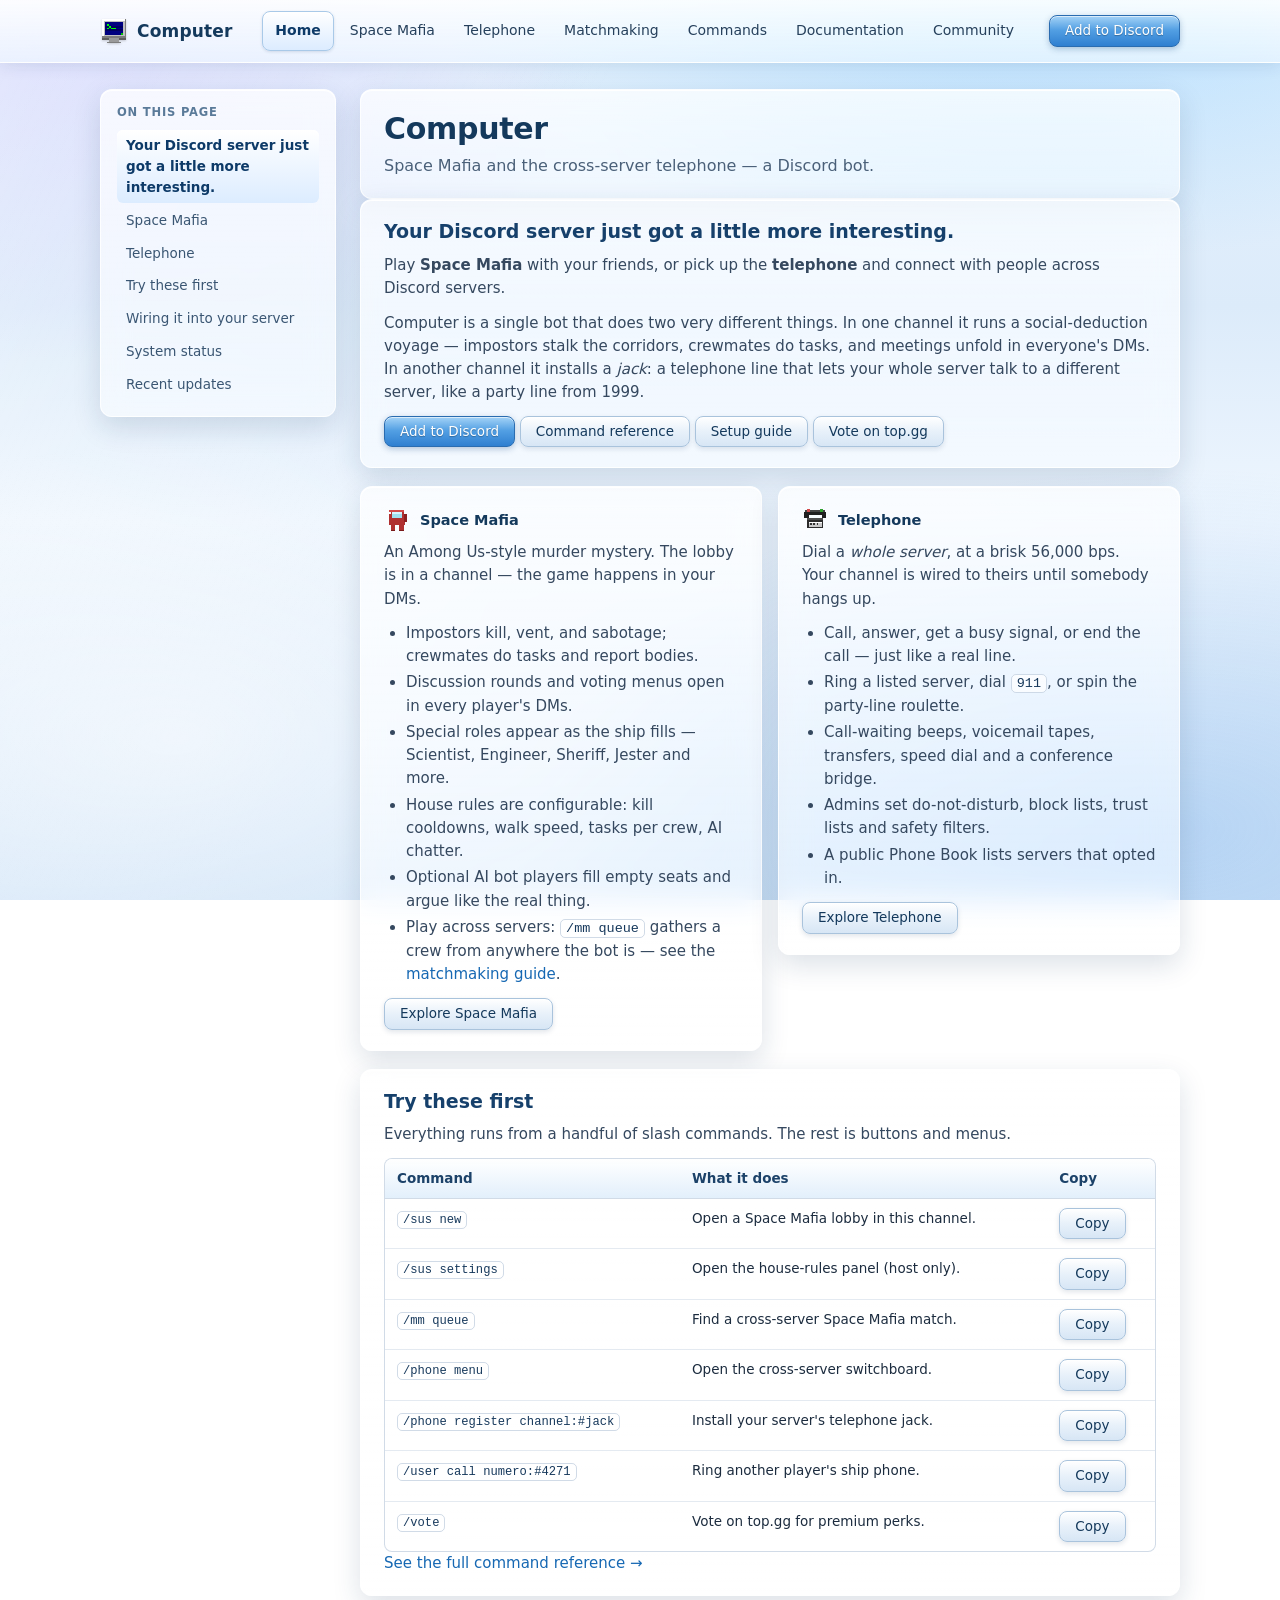
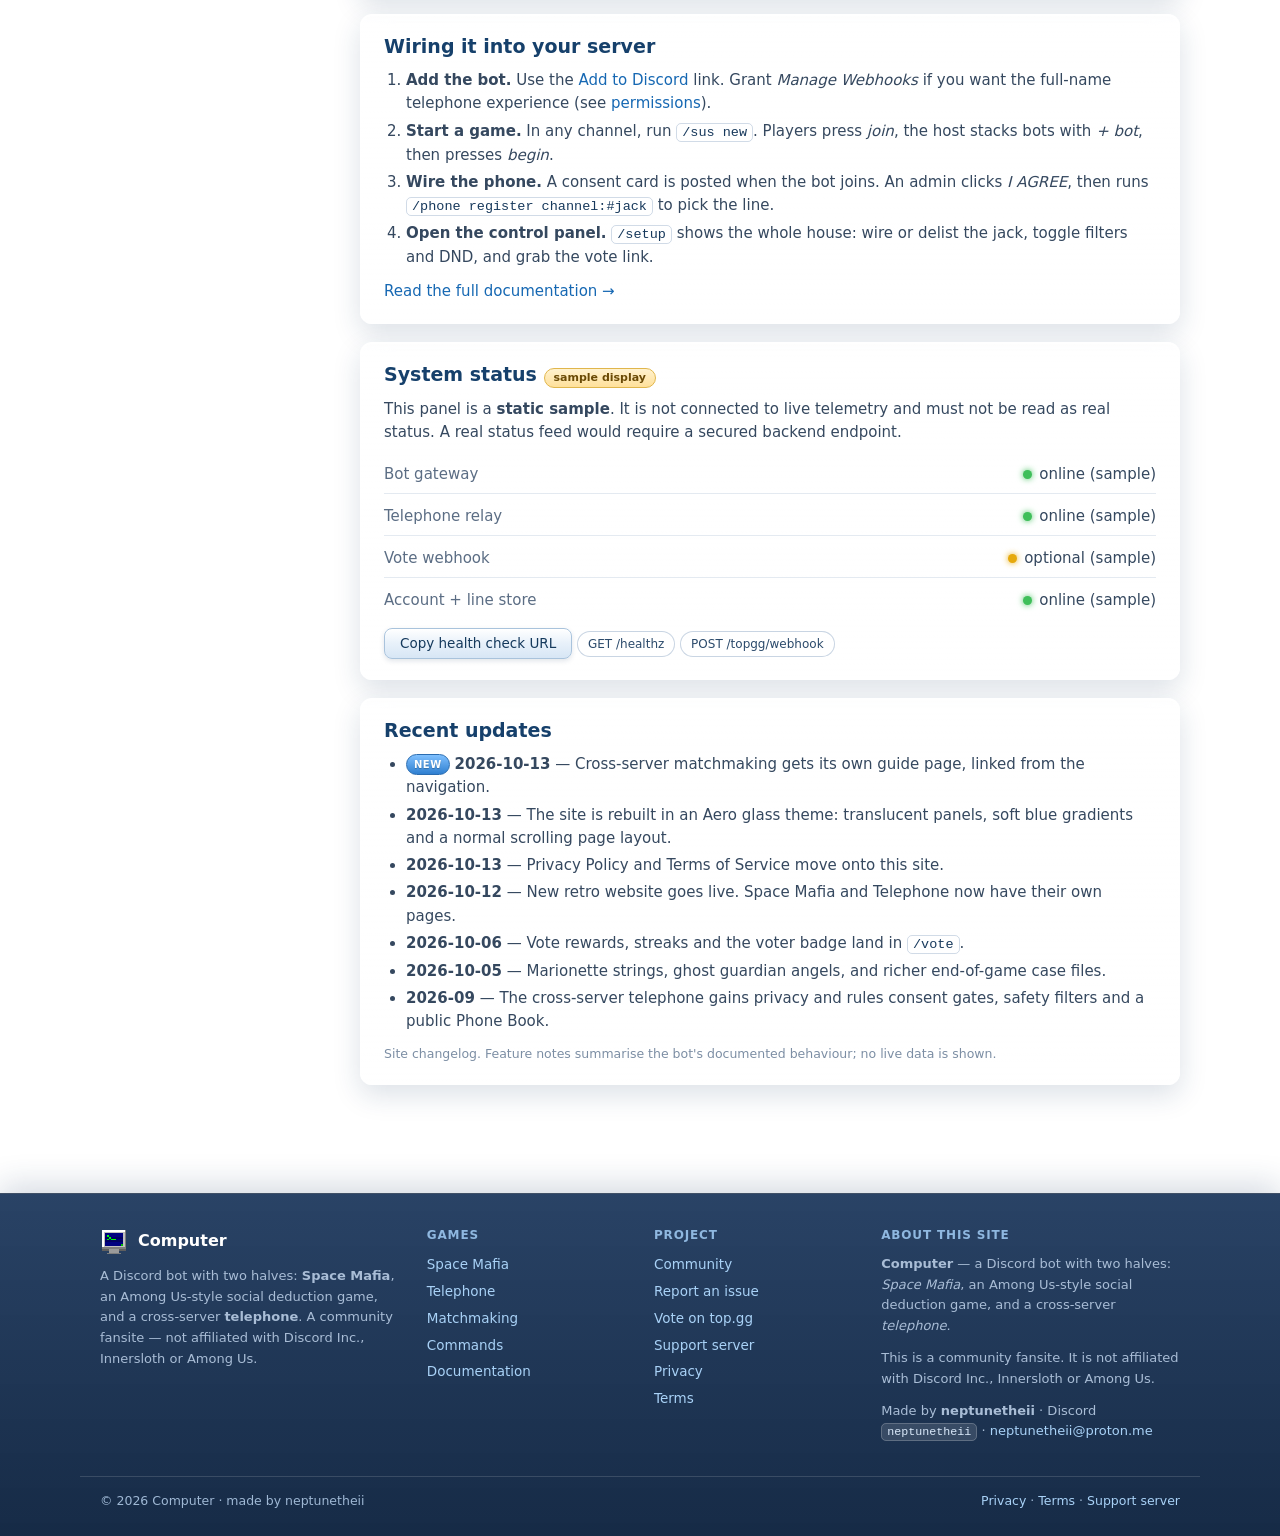
==== commit 02c54f8a: "Add a cross-server matchmaking page; simplify the nav - New matchmaking.html: what /mm is, the four " ====
--- a/index.html
+++ b/index.html
@@ -19,12 +19,13 @@
       <span class="brand-name">Computer</span>
     </a>
     <nav class="site-nav" id="site-nav" aria-label="Primary">
-      <a class="nav-link is-current" href="index.html" aria-current="page"><img src="assets/img/icons/computer.svg" alt="" width="18" height="18"><span>Home</span></a>
-      <a class="nav-link" href="space-mafia.html"><img src="assets/img/icons/crewmate.svg" alt="" width="18" height="18"><span>Space Mafia</span></a>
-      <a class="nav-link" href="telephone.html"><img src="assets/img/icons/telephone.svg" alt="" width="18" height="18"><span>Telephone</span></a>
-      <a class="nav-link" href="commands.html"><img src="assets/img/icons/book.svg" alt="" width="18" height="18"><span>Commands</span></a>
-      <a class="nav-link" href="docs.html"><img src="assets/img/icons/help.svg" alt="" width="18" height="18"><span>Documentation</span></a>
-      <a class="nav-link" href="community.html"><img src="assets/img/icons/people.svg" alt="" width="18" height="18"><span>Community</span></a>
+      <a class="nav-link is-current" href="index.html" aria-current="page"><span>Home</span></a>
+      <a class="nav-link" href="space-mafia.html"><span>Space Mafia</span></a>
+      <a class="nav-link" href="telephone.html"><span>Telephone</span></a>
+      <a class="nav-link" href="matchmaking.html"><span>Matchmaking</span></a>
+      <a class="nav-link" href="commands.html"><span>Commands</span></a>
+      <a class="nav-link" href="docs.html"><span>Documentation</span></a>
+      <a class="nav-link" href="community.html"><span>Community</span></a>
     </nav>
     <div class="header-cta">
       <a class="btn btn-primary" href="https://discord.com/oauth2/authorize?client_id=1532049960693006376&permissions=4503599627683904&integration_type=0&scope=bot" rel="noopener">Add to Discord</a>
@@ -53,7 +54,7 @@
         <p class="page-lead">Space Mafia and the cross-server telephone — a Discord bot.</p>
       </header>
 
-    <!-- ============================ welcome ============================ -->
+<!-- ============================ welcome ============================ -->
     <section class="section" aria-labelledby="welcome-title">
       <div class="section-body">
         <h2 class="section-title" id="welcome-title">Your Discord server just got a little more interesting.</h2>
@@ -93,7 +94,7 @@
               <li>Special roles appear as the ship fills — Scientist, Engineer, Sheriff, Jester and more.</li>
               <li>House rules are configurable: kill cooldowns, walk speed, tasks per crew, AI chatter.</li>
               <li>Optional AI bot players fill empty seats and argue like the real thing.</li>
-              <li>Play across servers: <code>/mm queue</code> gathers a crew from anywhere the bot is.</li>
+              <li>Play across servers: <code>/mm queue</code> gathers a crew from anywhere the bot is — see the <a href="matchmaking.html">matchmaking guide</a>.</li>
             </ul>
             <p class="feature-actions">
               <a class="btn" href="space-mafia.html">Explore Space Mafia</a>
@@ -189,7 +190,8 @@
       <div class="section-body">
         <h2 class="section-title" id="updates-title">Recent updates</h2>
         <ul>
-          <li><span class="newflag">new</span> <strong>2026-10-13</strong> — The site is rebuilt in an Aero glass theme: translucent panels, soft blue gradients and a normal scrolling page layout.</li>
+          <li><span class="newflag">new</span> <strong>2026-10-13</strong> — Cross-server matchmaking gets its own guide page, linked from the navigation.</li>
+          <li><strong>2026-10-13</strong> — The site is rebuilt in an Aero glass theme: translucent panels, soft blue gradients and a normal scrolling page layout.</li>
           <li><strong>2026-10-13</strong> — Privacy Policy and Terms of Service move onto this site.</li>
           <li><strong>2026-10-12</strong> — New retro website goes live. Space Mafia and Telephone now have their own pages.</li>
           <li><strong>2026-10-06</strong> — Vote rewards, streaks and the voter badge land in <code>/vote</code>.</li>
@@ -199,9 +201,6 @@
 <p class="smallprint">Site changelog. Feature notes summarise the bot's documented behaviour; no live data is shown.</p>
       </div>
     </section>
-
-  
-      
     </article>
   </div>
 </main>
@@ -219,6 +218,7 @@
       <ul>
         <li><a href="space-mafia.html">Space Mafia</a></li>
         <li><a href="telephone.html">Telephone</a></li>
+        <li><a href="matchmaking.html">Matchmaking</a></li>
         <li><a href="commands.html">Commands</a></li>
         <li><a href="docs.html">Documentation</a></li>
       </ul>
--- a/assets/css/aero.css
+++ b/assets/css/aero.css
@@ -193,7 +193,6 @@
   text-decoration: none;
   white-space: nowrap;
 }
-.nav-link img { width: 18px; height: 18px; opacity: .85; }
 .nav-link:hover {
   text-decoration: none;
   color: #0f3153;
@@ -746,7 +745,9 @@
 }
 
 /* ---------------------------------------------------------- responsive --- */
-@media (max-width: 940px) {
+/* The header has seven nav links; collapse to the hamburger before they would
+   wrap into the fixed-height bar. */
+@media (max-width: 1080px) {
   .nav-toggle { display: inline-flex; align-items: center; justify-content: center; }
   .site-nav {
     position: absolute;
